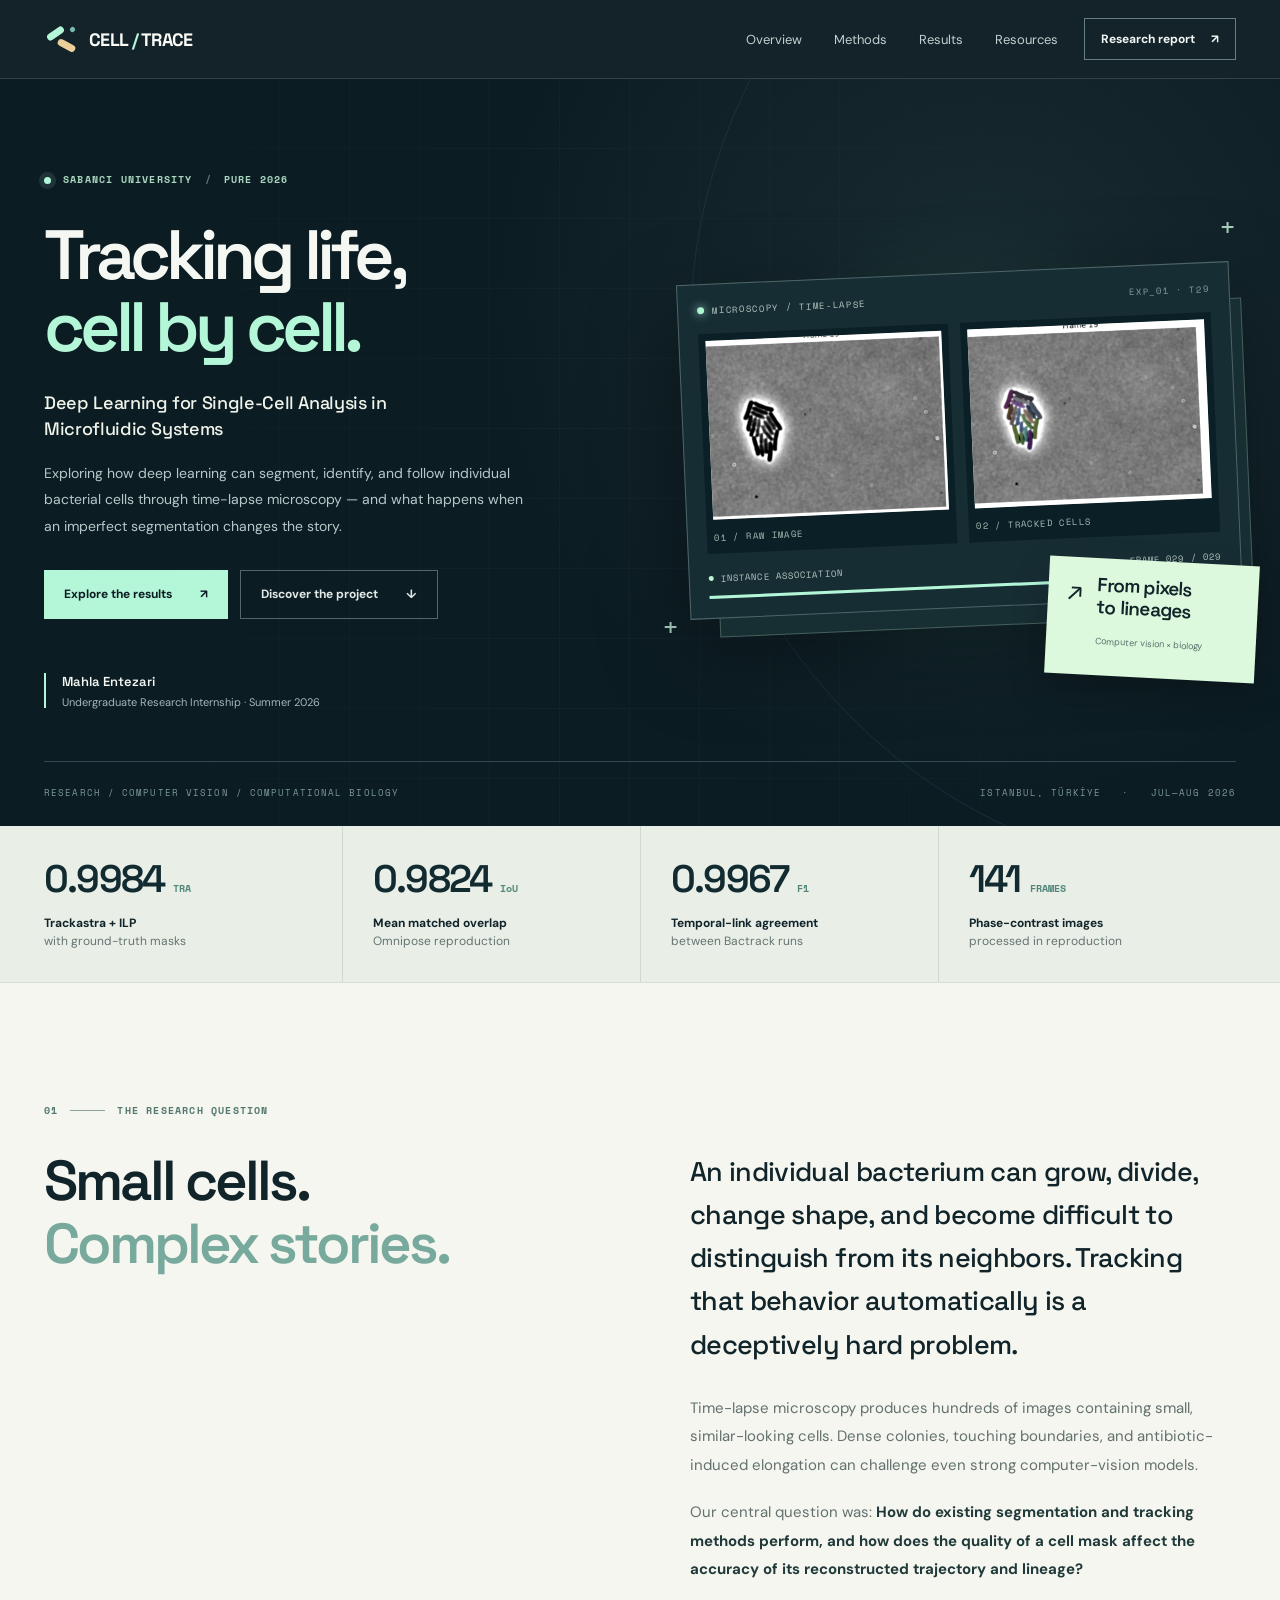
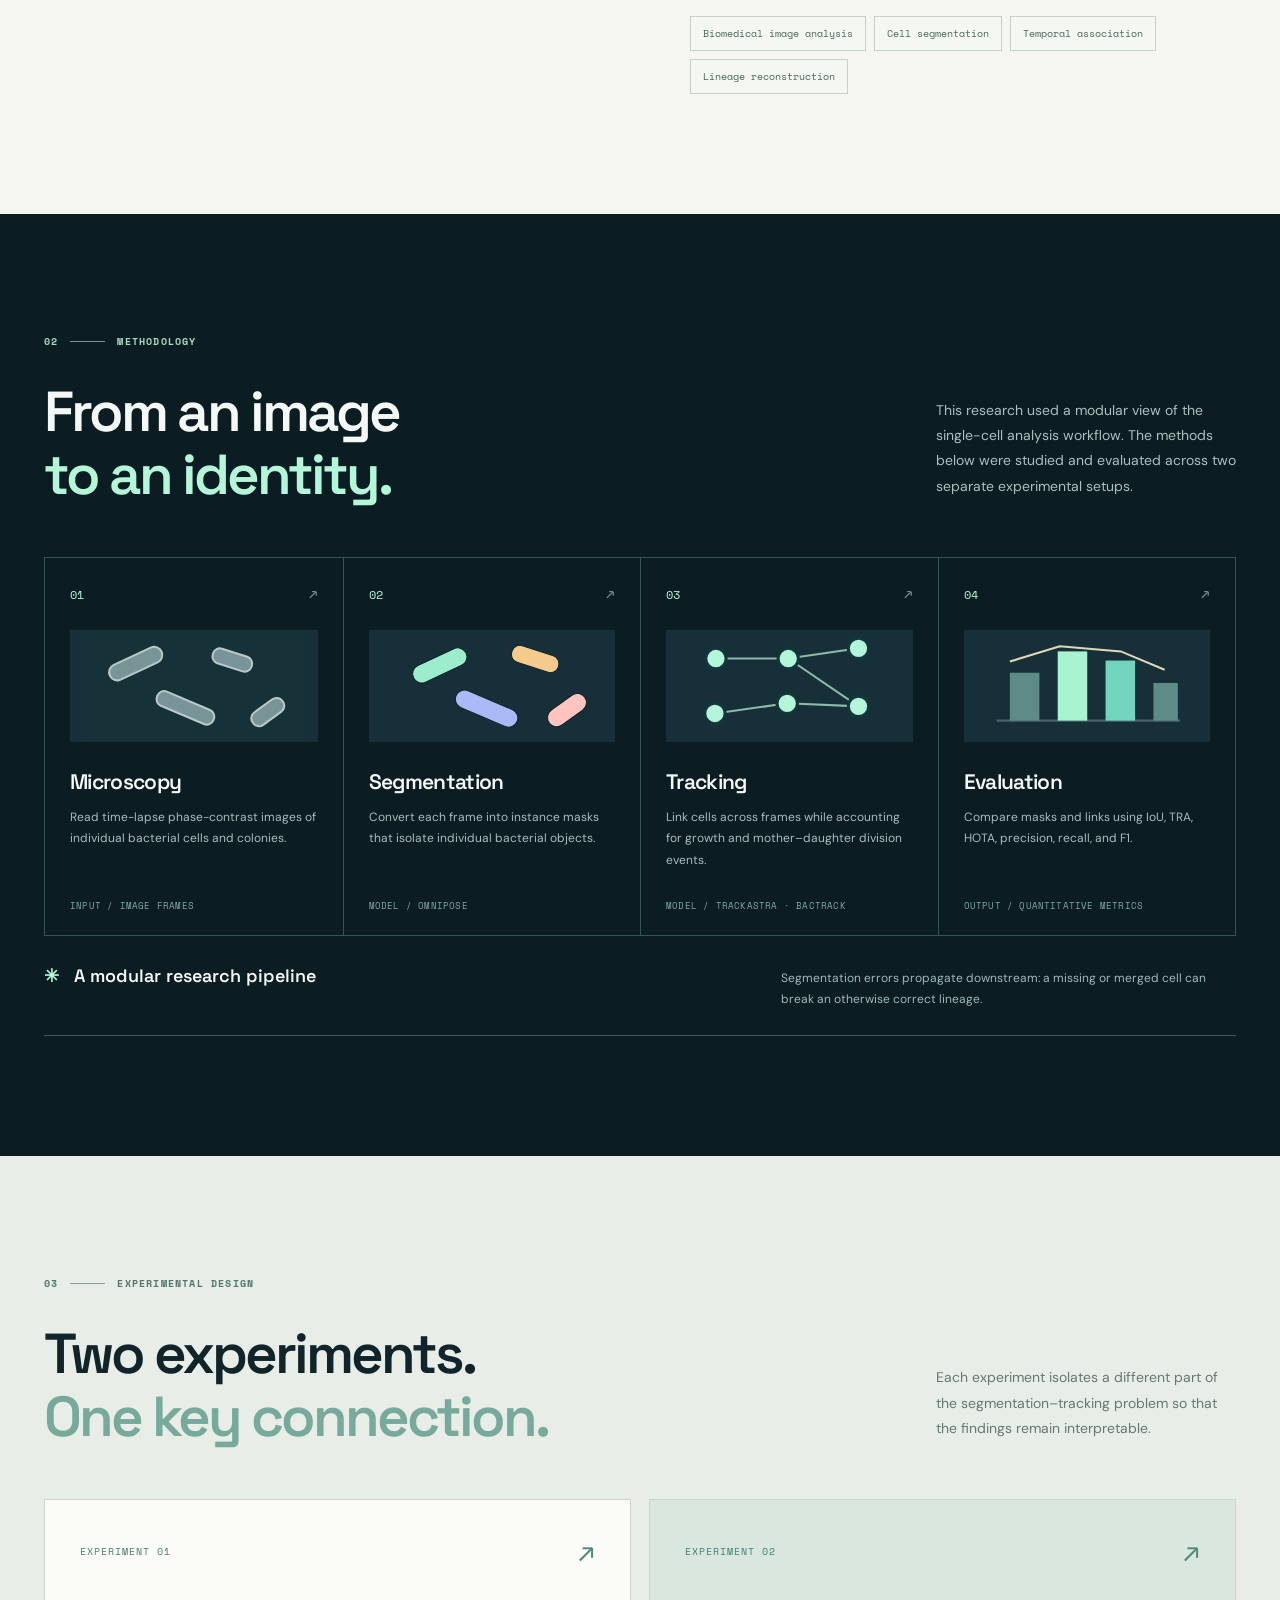
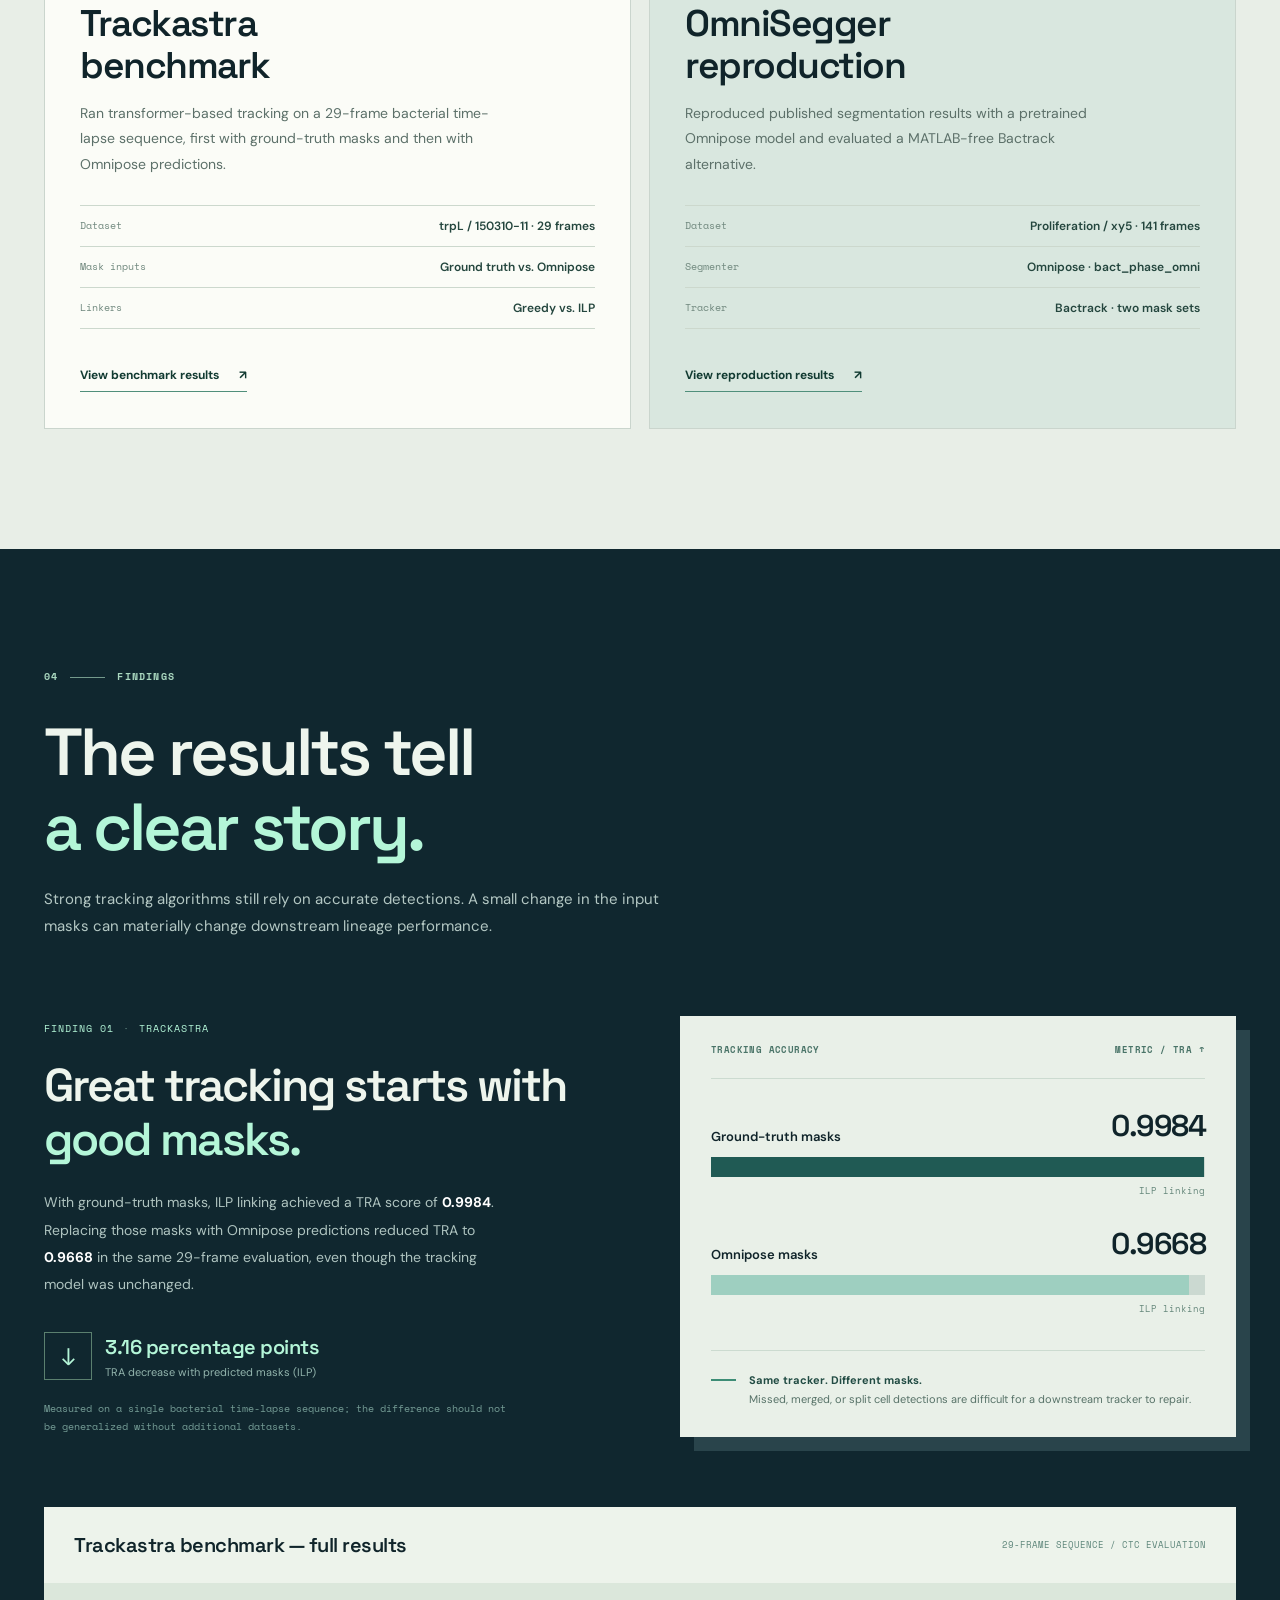
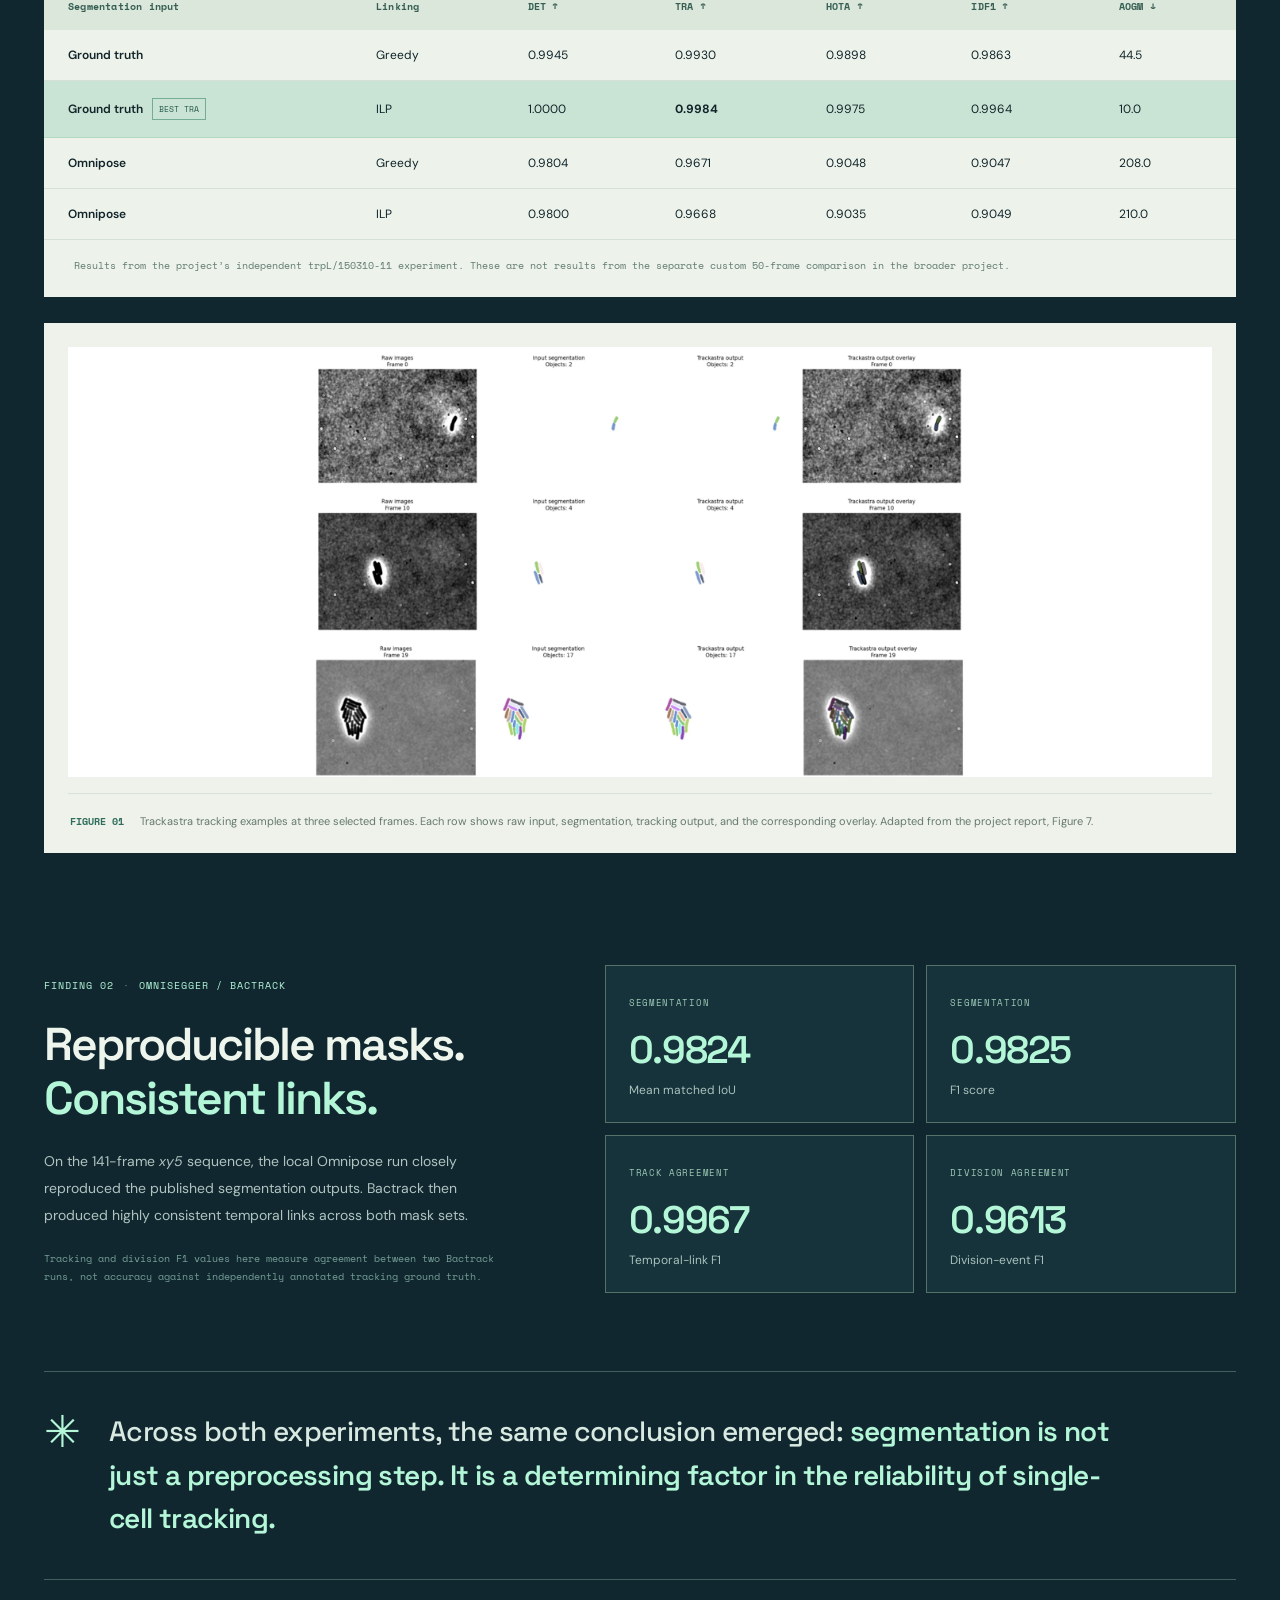
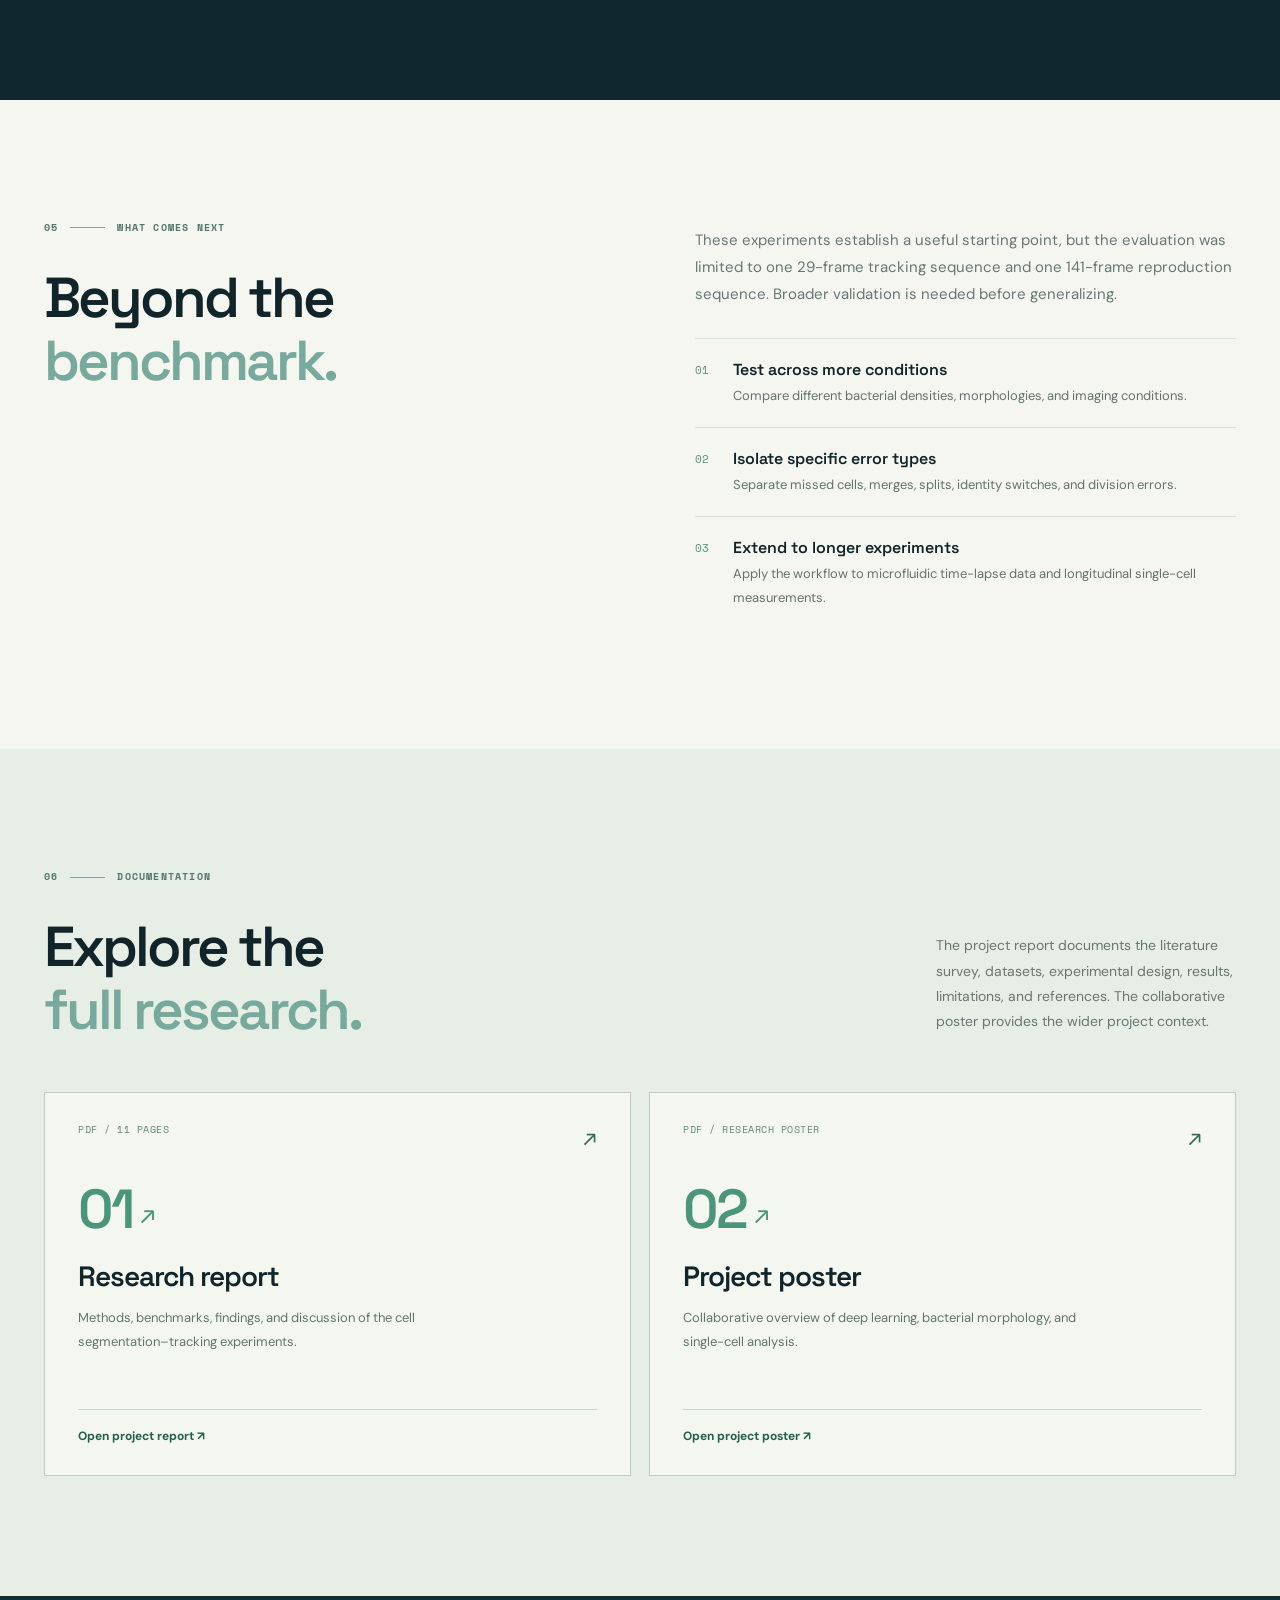
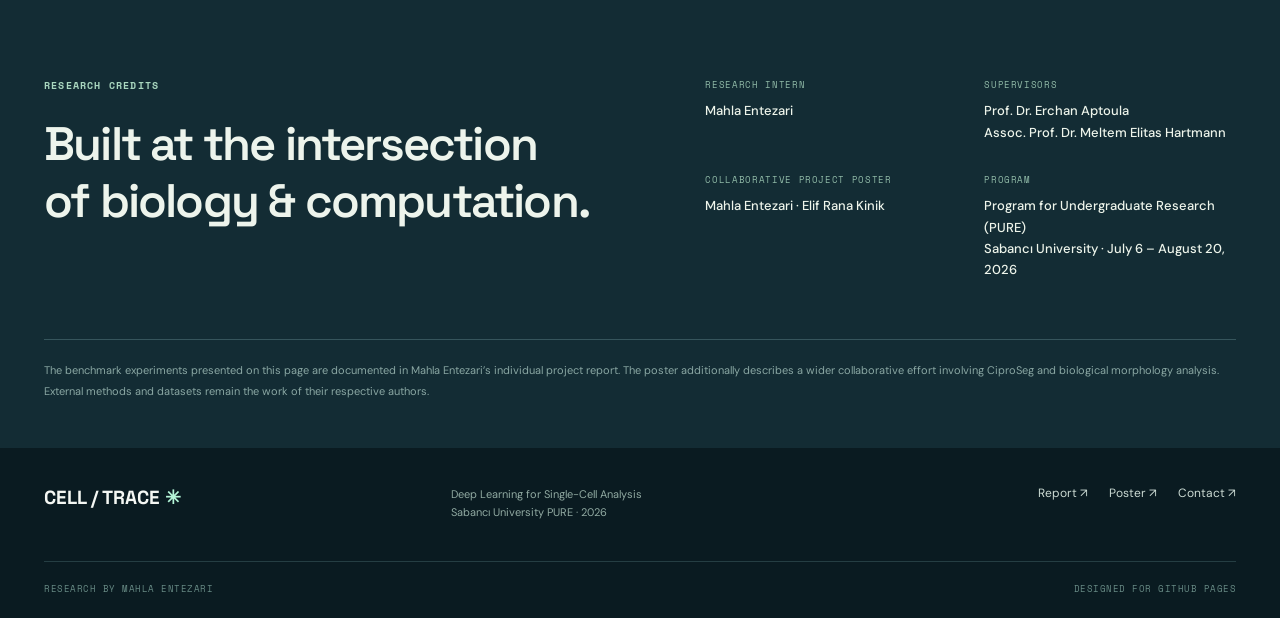
==== index.html @ 564bedb3 "Init" ====
<!DOCTYPE html>
<html lang="en">
<head>
  <meta charset="UTF-8">
  <meta name="viewport" content="width=device-width, initial-scale=1">
  <meta name="theme-color" content="#0c1c23">
  <meta name="description" content="Deep Learning for Single-Cell Analysis in Microfluidic Systems — a 2026 Sabancı University PURE research project exploring bacterial cell segmentation, transformer-based tracking, and lineage analysis.">
  <meta name="author" content="Mahla Entezari">
  <meta property="og:type" content="website">
  <meta property="og:title" content="Deep Learning for Single-Cell Analysis | Mahla Entezari">
  <meta property="og:description" content="A computational microscopy research project: bacterial segmentation, Trackastra benchmarking, and OmniSegger reproduction at Sabancı University PURE 2026.">
  <title>Deep Learning for Single-Cell Analysis | Mahla Entezari</title>
  <link rel="icon" type="image/svg+xml" href="assets/favicon.svg">
  <link rel="preconnect" href="https://fonts.googleapis.com">
  <link rel="preconnect" href="https://fonts.gstatic.com" crossorigin>
  <link href="https://fonts.googleapis.com/css2?family=DM+Sans:wght@400;500;600;700&family=Space+Grotesk:wght@400;500;600;700&family=Space+Mono:wght@400;700&display=swap" rel="stylesheet">
  <link rel="stylesheet" href="styles.css">
</head>
<body>
  <a class="skip-link" href="#main">Skip to content</a>

  <header class="site-header">
    <nav class="nav shell" aria-label="Main navigation">
      <a href="#top" class="brand" aria-label="Single-cell project, back to top">
        <span class="brand-icon" aria-hidden="true"><span></span><span></span><span></span></span>
        <span class="brand-text">CELL<span> / </span>TRACE</span>
      </a>
      <div class="nav-links">
        <a href="#overview">Overview</a>
        <a href="#methods">Methods</a>
        <a href="#results">Results</a>
        <a href="#resources">Resources</a>
      </div>
      <details class="mobile-menu">
        <summary>Menu <span aria-hidden="true">+</span></summary>
        <div class="mobile-menu-links">
          <a href="#overview">Overview</a>
          <a href="#methods">Methods</a>
          <a href="#results">Results</a>
          <a href="#resources">Resources</a>
          <a href="assets/research-report.pdf" target="_blank" rel="noopener">Research report ↗</a>
        </div>
      </details>
      <a class="nav-cta" href="assets/research-report.pdf" target="_blank" rel="noopener">Research report <span aria-hidden="true">↗</span></a>
    </nav>
  </header>

  <main id="main">
    <section class="hero" id="top" aria-labelledby="hero-title">
      <div class="hero-noise" aria-hidden="true"></div>
      <div class="shell hero-grid">
        <div class="hero-copy">
          <div class="eyebrow eyebrow-light"><span class="eyebrow-dot"></span> SABANCI UNIVERSITY <span class="eyebrow-divider">/</span> PURE 2026</div>
          <h1 id="hero-title">Tracking life,<br><em>cell by cell.</em></h1>
          <p class="hero-project-name">Deep Learning for Single-Cell Analysis in Microfluidic Systems</p>
          <p class="hero-description">Exploring how deep learning can segment, identify, and follow individual bacterial cells through time-lapse microscopy — and what happens when an imperfect segmentation changes the story.</p>
          <div class="hero-actions">
            <a class="button button-accent" href="#results">Explore the results <span aria-hidden="true">↗</span></a>
            <a class="button button-outline" href="#overview">Discover the project <span aria-hidden="true">↓</span></a>
          </div>
          <div class="hero-byline"><span class="byline-line" aria-hidden="true"></span><div><strong>Mahla Entezari</strong><span>Undergraduate Research Internship · Summer 2026</span></div></div>
        </div>

        <div class="hero-visual" aria-label="Scientific image panel showing raw and tracked bacterial microscopy frames from the project report">
          <div class="visual-halo" aria-hidden="true"></div>
          <div class="microscope-panel">
            <div class="panel-bar"><div class="panel-led"><span></span> MICROSCOPY / TIME-LAPSE</div><div class="panel-id">EXP_01 · T29</div></div>
            <div class="panel-images">
              <figure class="panel-image"><div class="panel-image-frame"><img src="assets/microscopy-raw.webp" alt="Raw microscopy frame showing a small growing bacterial colony" width="404" height="312"></div><figcaption>01 / RAW IMAGE</figcaption></figure>
              <figure class="panel-image"><div class="panel-image-frame"><img src="assets/microscopy-tracked.webp" alt="The same bacterial colony with colored tracking identities overlaid" width="416" height="312"></div><figcaption>02 / TRACKED CELLS</figcaption></figure>
            </div>
            <div class="panel-bottom"><span class="signal-indicator"><i></i> INSTANCE ASSOCIATION</span><span>FRAME 029 / 029</span></div>
            <div class="progress-track"><span></span></div>
          </div>
          <div class="floating-note"><span class="floating-symbol" aria-hidden="true">↗</span><div><strong>From pixels<br>to lineages</strong><span>Computer vision × biology</span></div></div>
          <div class="visual-crosshair crosshair-a" aria-hidden="true">+</div><div class="visual-crosshair crosshair-b" aria-hidden="true">+</div>
        </div>
      </div>
      <div class="shell hero-footer"><span>RESEARCH / COMPUTER VISION / COMPUTATIONAL BIOLOGY</span><span>ISTANBUL, TÜRKİYE &nbsp; · &nbsp; JUL—AUG 2026</span></div>
    </section>

    <section class="metrics-section" aria-label="Selected project metrics">
      <div class="shell metrics-grid">
        <div class="metric"><div class="metric-value">0.9984<span class="metric-plus">TRA</span></div><p>Trackastra + ILP<br><span>with ground-truth masks</span></p></div>
        <div class="metric"><div class="metric-value">0.9824<span class="metric-plus">IoU</span></div><p>Mean matched overlap<br><span>Omnipose reproduction</span></p></div>
        <div class="metric"><div class="metric-value">0.9967<span class="metric-plus">F1</span></div><p>Temporal-link agreement<br><span>between Bactrack runs</span></p></div>
        <div class="metric"><div class="metric-value">141<span class="metric-plus">FRAMES</span></div><p>Phase-contrast images<br><span>processed in reproduction</span></p></div>
      </div>
    </section>

    <section class="section overview" id="overview" aria-labelledby="overview-title">
      <div class="shell section-grid">
        <div class="section-intro"><div class="eyebrow">01 <span class="eyebrow-rule"></span> THE RESEARCH QUESTION</div><h2 id="overview-title">Small cells.<br><span>Complex stories.</span></h2></div>
        <div class="overview-body"><p class="lead">An individual bacterium can grow, divide, change shape, and become difficult to distinguish from its neighbors. Tracking that behavior automatically is a deceptively hard problem.</p><p>Time-lapse microscopy produces hundreds of images containing small, similar-looking cells. Dense colonies, touching boundaries, and antibiotic-induced elongation can challenge even strong computer-vision models.</p><p>Our central question was: <strong>How do existing segmentation and tracking methods perform, and how does the quality of a cell mask affect the accuracy of its reconstructed trajectory and lineage?</strong></p><div class="research-tags" aria-label="Research themes"><span>Biomedical image analysis</span><span>Cell segmentation</span><span>Temporal association</span><span>Lineage reconstruction</span></div></div>
      </div>
    </section>

    <section class="section methods-section" id="methods" aria-labelledby="methods-title">
      <div class="shell">
        <div class="section-heading section-heading-on-dark"><div><div class="eyebrow eyebrow-light">02 <span class="eyebrow-rule"></span> METHODOLOGY</div><h2 id="methods-title">From an image<br><span>to an identity.</span></h2></div><p>This research used a modular view of the single-cell analysis workflow. The methods below were studied and evaluated across two separate experimental setups.</p></div>
        <div class="method-flow" aria-label="Conceptual segmentation and tracking workflow">
          <article class="flow-card"><div class="flow-num">01 <span class="flow-arrow" aria-hidden="true">↗</span></div><div class="flow-art flow-art-image"><svg viewBox="0 0 220 110" role="img" aria-label="Illustration of phase-contrast bacteria"><rect x="0" y="0" width="220" height="110" fill="#173139"/><g fill="#88a5a8" stroke="#d3e2df" stroke-width="2" opacity=".86"><rect x="25" y="25" width="56" height="16" rx="8" transform="rotate(-25 53 33)"/><rect x="128" y="22" width="40" height="15" rx="7" transform="rotate(18 148 29)"/><rect x="72" y="69" width="60" height="15" rx="7" transform="rotate(23 102 76)"/><rect x="165" y="73" width="36" height="15" rx="7" transform="rotate(-36 183 81)"/></g></svg></div><h3>Microscopy</h3><p>Read time-lapse phase-contrast images of individual bacterial cells and colonies.</p><div class="flow-meta">INPUT / IMAGE FRAMES</div></article>
          <article class="flow-card"><div class="flow-num">02 <span class="flow-arrow" aria-hidden="true">↗</span></div><div class="flow-art"><svg viewBox="0 0 220 110" role="img" aria-label="Illustration of distinct cell segmentation masks"><g stroke="#0e2328" stroke-width="1"><rect x="30" y="26" width="57" height="18" rx="9" transform="rotate(-25 58 35)" fill="#9bedcd"/><rect x="128" y="20" width="48" height="17" rx="8" transform="rotate(18 152 29)" fill="#f5cb8d"/><rect x="72" y="68" width="65" height="18" rx="9" transform="rotate(23 104 77)" fill="#acb9f7"/><rect x="162" y="70" width="43" height="18" rx="9" transform="rotate(-36 183 79)" fill="#ffc4bf"/></g></svg></div><h3>Segmentation</h3><p>Convert each frame into instance masks that isolate individual bacterial objects.</p><div class="flow-meta">MODEL / OMNIPOSE</div></article>
          <article class="flow-card"><div class="flow-num">03 <span class="flow-arrow" aria-hidden="true">↗</span></div><div class="flow-art"><svg viewBox="0 0 220 110" role="img" aria-label="Illustration of temporal connections between cells"><g stroke="#8dbaa9" stroke-width="2" fill="none"><path d="M38 28 L109 28 L178 18"/><path d="M109 28 L178 75"/><path d="M37 82 L108 72 L179 75"/></g><g fill="#b4f6d9" stroke="#12363a" stroke-width="3"><circle cx="38" cy="28" r="10"/><circle cx="109" cy="28" r="10"/><circle cx="178" cy="18" r="10"/><circle cx="178" cy="75" r="10"/><circle cx="37" cy="82" r="10"/><circle cx="108" cy="72" r="10"/></g></svg></div><h3>Tracking</h3><p>Link cells across frames while accounting for growth and mother–daughter division events.</p><div class="flow-meta">MODEL / TRACKASTRA · BACTRACK</div></article>
          <article class="flow-card"><div class="flow-num">04 <span class="flow-arrow" aria-hidden="true">↗</span></div><div class="flow-art"><svg viewBox="0 0 220 110" role="img" aria-label="Illustration of measured tracking accuracy"><path d="M21 89H201" stroke="#49626b" stroke-width="2"/><rect x="34" y="42" width="29" height="47" fill="#5d8b87"/><rect x="81" y="21" width="29" height="68" fill="#a8f3d0"/><rect x="128" y="30" width="29" height="59" fill="#70d5bc"/><rect x="175" y="52" width="24" height="37" fill="#5d8b87"/><path d="M34 31L83 16L143 21L186 39" stroke="#dfd8b4" stroke-width="2" fill="none"/></svg></div><h3>Evaluation</h3><p>Compare masks and links using IoU, TRA, HOTA, precision, recall, and F1.</p><div class="flow-meta">OUTPUT / QUANTITATIVE METRICS</div></article>
        </div>
        <div class="methods-bottom"><span><span class="bottom-accent" aria-hidden="true">✳</span> A modular research pipeline</span><p>Segmentation errors propagate downstream: a missing or merged cell can break an otherwise correct lineage.</p></div>
      </div>
    </section>

    <section class="section experiment-section" aria-labelledby="experiments-title">
      <div class="shell"><div class="section-heading"><div><div class="eyebrow">03 <span class="eyebrow-rule"></span> EXPERIMENTAL DESIGN</div><h2 id="experiments-title">Two experiments.<br><span>One key connection.</span></h2></div><p>Each experiment isolates a different part of the segmentation–tracking problem so that the findings remain interpretable.</p></div>
      <div class="experiments-grid">
        <article class="experiment-card"><div class="experiment-card-top"><span class="experiment-label">EXPERIMENT 01</span><span class="experiment-icon" aria-hidden="true">↗</span></div><h3>Trackastra<br>benchmark</h3><p>Ran transformer-based tracking on a 29-frame bacterial time-lapse sequence, first with ground-truth masks and then with Omnipose predictions.</p><dl><div><dt>Dataset</dt><dd>trpL / 150310-11 · 29 frames</dd></div><div><dt>Mask inputs</dt><dd>Ground truth vs. Omnipose</dd></div><div><dt>Linkers</dt><dd>Greedy vs. ILP</dd></div></dl><a href="#trackastra-results" class="inline-link">View benchmark results <span aria-hidden="true">↗</span></a></article>
        <article class="experiment-card experiment-card-soft"><div class="experiment-card-top"><span class="experiment-label">EXPERIMENT 02</span><span class="experiment-icon" aria-hidden="true">↗</span></div><h3>OmniSegger<br>reproduction</h3><p>Reproduced published segmentation results with a pretrained Omnipose model and evaluated a MATLAB-free Bactrack alternative.</p><dl><div><dt>Dataset</dt><dd>Proliferation / xy5 · 141 frames</dd></div><div><dt>Segmenter</dt><dd>Omnipose · bact_phase_omni</dd></div><div><dt>Tracker</dt><dd>Bactrack · two mask sets</dd></div></dl><a href="#omnisegger-results" class="inline-link">View reproduction results <span aria-hidden="true">↗</span></a></article>
      </div></div>
    </section>

    <section class="section results-section" id="results" aria-labelledby="results-title">
      <div class="shell">
        <div class="results-header"><div class="eyebrow eyebrow-light">04 <span class="eyebrow-rule"></span> FINDINGS</div><h2 id="results-title">The results tell<br><span>a clear story.</span></h2><p>Strong tracking algorithms still rely on accurate detections. A small change in the input masks can materially change downstream lineage performance.</p></div>
        <div class="result-feature" id="trackastra-results">
          <div class="result-feature-copy"><span class="number-tag">FINDING 01 <span class="number-tag-dot">·</span> TRACKASTRA</span><h3>Great tracking starts with <em>good masks.</em></h3><p>With ground-truth masks, ILP linking achieved a TRA score of <strong>0.9984</strong>. Replacing those masks with Omnipose predictions reduced TRA to <strong>0.9668</strong> in the same 29-frame evaluation, even though the tracking model was unchanged.</p><div class="delta"><span class="delta-symbol" aria-hidden="true">↓</span><div><strong>3.16 percentage points</strong><span>TRA decrease with predicted masks (ILP)</span></div></div><p class="fine-print">Measured on a single bacterial time-lapse sequence; the difference should not be generalized without additional datasets.</p></div>
          <div class="comparison-widget" aria-label="TRA scores for Trackastra with ILP: 0.9984 using ground-truth masks and 0.9668 using Omnipose masks"><div class="comparison-widget-top"><span>TRACKING ACCURACY</span><span>METRIC / TRA ↑</span></div><div class="comparison-row"><div class="comparison-label"><span>Ground-truth masks</span><strong>0.9984</strong></div><div class="comparison-track"><span class="bar bar-gt" style="--bar-width:99.84%"></span></div><span class="comparison-caption">ILP linking</span></div><div class="comparison-row"><div class="comparison-label"><span>Omnipose masks</span><strong>0.9668</strong></div><div class="comparison-track"><span class="bar bar-pred" style="--bar-width:96.68%"></span></div><span class="comparison-caption">ILP linking</span></div><div class="comparison-note"><span class="note-line" aria-hidden="true"></span><p><strong>Same tracker. Different masks.</strong><br>Missed, merged, or split cell detections are difficult for a downstream tracker to repair.</p></div></div>
        </div>
        <div class="table-card"><div class="table-card-heading"><h3>Trackastra benchmark — full results</h3><span>29-FRAME SEQUENCE / CTC EVALUATION</span></div><div class="table-scroll"><table><caption class="sr-only">Trackastra tracking benchmark using ground-truth and Omnipose masks with greedy and integer linear programming linking</caption><thead><tr><th scope="col">Segmentation input</th><th scope="col">Linking</th><th scope="col">DET ↑</th><th scope="col">TRA ↑</th><th scope="col">HOTA ↑</th><th scope="col">IDF1 ↑</th><th scope="col">AOGM ↓</th></tr></thead><tbody><tr><td>Ground truth</td><td>Greedy</td><td>0.9945</td><td>0.9930</td><td>0.9898</td><td>0.9863</td><td>44.5</td></tr><tr class="table-best"><td>Ground truth <span class="tiny-chip">BEST TRA</span></td><td>ILP</td><td>1.0000</td><td><strong>0.9984</strong></td><td>0.9975</td><td>0.9964</td><td>10.0</td></tr><tr><td>Omnipose</td><td>Greedy</td><td>0.9804</td><td>0.9671</td><td>0.9048</td><td>0.9047</td><td>208.0</td></tr><tr><td>Omnipose</td><td>ILP</td><td>0.9800</td><td>0.9668</td><td>0.9035</td><td>0.9049</td><td>210.0</td></tr></tbody></table></div><p class="table-footnote">Results from the project’s independent trpL/150310-11 experiment. These are not results from the separate custom 50-frame comparison in the broader project.</p></div>
        <figure class="tracking-figure"><img src="assets/tracking-comparison.webp" loading="lazy" alt="Three time points from a tracking experiment, each showing raw bacterial microscopy, input masks, tracked objects, and an overlay of tracking identities on the original image" width="1684" height="1084"><figcaption><span>FIGURE 01</span> Trackastra tracking examples at three selected frames. Each row shows raw input, segmentation, tracking output, and the corresponding overlay. Adapted from the project report, Figure 7.</figcaption></figure>
        <div class="second-results" id="omnisegger-results"><div><span class="number-tag">FINDING 02 <span class="number-tag-dot">·</span> OMNISEGGER / BACTRACK</span><h3>Reproducible masks.<br><em>Consistent links.</em></h3><p>On the 141-frame <em>xy5</em> sequence, the local Omnipose run closely reproduced the published segmentation outputs. Bactrack then produced highly consistent temporal links across both mask sets.</p><p class="fine-print">Tracking and division F1 values here measure agreement between two Bactrack runs, not accuracy against independently annotated tracking ground truth.</p></div><div class="outcome-grid"><div class="outcome"><span>SEGMENTATION</span><strong>0.9824</strong><p>Mean matched IoU</p></div><div class="outcome"><span>SEGMENTATION</span><strong>0.9825</strong><p>F1 score</p></div><div class="outcome"><span>TRACK AGREEMENT</span><strong>0.9967</strong><p>Temporal-link F1</p></div><div class="outcome"><span>DIVISION AGREEMENT</span><strong>0.9613</strong><p>Division-event F1</p></div></div></div>
        <div class="results-takeaway"><span class="asterisk" aria-hidden="true">✳</span><p>Across both experiments, the same conclusion emerged: <strong>segmentation is not just a preprocessing step. It is a determining factor in the reliability of single-cell tracking.</strong></p></div>
      </div>
    </section>

    <section class="section next-section" aria-labelledby="next-title"><div class="shell next-grid"><div><div class="eyebrow">05 <span class="eyebrow-rule"></span> WHAT COMES NEXT</div><h2 id="next-title">Beyond the<br><span>benchmark.</span></h2></div><div class="next-content"><p>These experiments establish a useful starting point, but the evaluation was limited to one 29-frame tracking sequence and one 141-frame reproduction sequence. Broader validation is needed before generalizing.</p><div class="next-list"><div><span>01</span><p><strong>Test across more conditions</strong> Compare different bacterial densities, morphologies, and imaging conditions.</p></div><div><span>02</span><p><strong>Isolate specific error types</strong> Separate missed cells, merges, splits, identity switches, and division errors.</p></div><div><span>03</span><p><strong>Extend to longer experiments</strong> Apply the workflow to microfluidic time-lapse data and longitudinal single-cell measurements.</p></div></div></div></div></section>

    <section class="section resources-section" id="resources" aria-labelledby="resources-title"><div class="shell"><div class="section-heading"><div><div class="eyebrow">06 <span class="eyebrow-rule"></span> DOCUMENTATION</div><h2 id="resources-title">Explore the<br><span>full research.</span></h2></div><p>The project report documents the literature survey, datasets, experimental design, results, limitations, and references. The collaborative poster provides the wider project context.</p></div><div class="resource-grid"><a class="resource-card" href="assets/research-report.pdf" target="_blank" rel="noopener"><div class="resource-top"><span>PDF / 11 PAGES</span><span class="resource-arrow" aria-hidden="true">↗</span></div><div class="resource-icon" aria-hidden="true">01<span>↗</span></div><h3>Research report</h3><p>Methods, benchmarks, findings, and discussion of the cell segmentation–tracking experiments.</p><span class="resource-action">Open project report ↗</span></a><a class="resource-card" href="assets/project-poster.pdf" target="_blank" rel="noopener"><div class="resource-top"><span>PDF / RESEARCH POSTER</span><span class="resource-arrow" aria-hidden="true">↗</span></div><div class="resource-icon" aria-hidden="true">02<span>↗</span></div><h3>Project poster</h3><p>Collaborative overview of deep learning, bacterial morphology, and single-cell analysis.</p><span class="resource-action">Open project poster ↗</span></a></div></div></section>

    <section class="credits-section" aria-labelledby="credits-title"><div class="shell credits-grid"><div><div class="eyebrow eyebrow-light">RESEARCH CREDITS</div><h2 id="credits-title">Built at the intersection<br>of biology & computation.</h2></div><div class="credits-details"><div><span>RESEARCH INTERN</span><strong>Mahla Entezari</strong></div><div><span>SUPERVISORS</span><strong>Prof. Dr. Erchan Aptoula<br>Assoc. Prof. Dr. Meltem Elitas Hartmann</strong></div><div><span>COLLABORATIVE PROJECT POSTER</span><strong>Mahla Entezari · Elif Rana Kinik</strong></div><div><span>PROGRAM</span><strong>Program for Undergraduate Research (PURE)<br>Sabancı University · July 6 – August 20, 2026</strong></div></div></div><div class="shell credit-note">The benchmark experiments presented on this page are documented in Mahla Entezari’s individual project report. The poster additionally describes a wider collaborative effort involving CiproSeg and biological morphology analysis. External methods and datasets remain the work of their respective authors.</div></section>
  </main>

  <footer class="site-footer"><div class="shell footer-inner"><a class="footer-logo" href="#top">CELL / TRACE <span>✳</span></a><p>Deep Learning for Single-Cell Analysis<br>Sabancı University PURE · 2026</p><div class="footer-links"><a href="assets/research-report.pdf" target="_blank" rel="noopener">Report ↗</a><a href="assets/project-poster.pdf" target="_blank" rel="noopener">Poster ↗</a><a href="mailto:MahlaEntezariii@gmail.com">Contact ↗</a></div></div><div class="shell footer-bottom"><span>RESEARCH BY MAHLA ENTEZARI</span><span>DESIGNED FOR GITHUB PAGES</span></div></footer>
</body>
</html>
---- styles.css ----
:root {
  --ink:#10242a;
  --ink-soft:#475d60;
  --deep:#0c1c23;
  --deep-2:#112832;
  --deep-3:#19313a;
  --paper:#f6f6f0;
  --cream:#ecf0e7;
  --line:#d8ded6;
  --mint:#b4f6d8;
  --mint-dark:#3d967c;
  --sand:#eed7b7;
  --display:'Space Grotesk',Arial,sans-serif;
  --body:'DM Sans',Arial,sans-serif;
  --mono:'Space Mono',Consolas,monospace;
}
*,*::before,*::after{box-sizing:border-box}
html{scroll-behavior:smooth;scroll-padding-top:94px}
body{margin:0;font-family:var(--body);background:var(--paper);color:var(--ink);-webkit-font-smoothing:antialiased;text-rendering:optimizeLegibility}
a{color:inherit;text-decoration:none}
button,input{font:inherit}
img,svg{display:block;max-width:100%}
p,h1,h2,h3,h4,figure{margin:0}
::selection{background:var(--mint);color:var(--deep)}
:focus-visible{outline:3px solid #54d9b5;outline-offset:4px}
.shell{width:min(1200px,calc(100% - 88px));margin:0 auto}
.sr-only{border:0;clip:rect(0,0,0,0);height:1px;margin:-1px;overflow:hidden;padding:0;position:absolute;white-space:nowrap;width:1px}
.skip-link{position:fixed;z-index:100;left:14px;top:-80px;padding:13px 20px;background:var(--mint);font-weight:700;color:var(--ink)}
.skip-link:focus{top:12px}
.site-header{position:sticky;top:0;z-index:50;background:rgba(12,28,35,.97);border-bottom:1px solid #314149;backdrop-filter:blur(16px)}
.nav{height:78px;display:flex;align-items:center;justify-content:space-between;gap:26px}
.brand{display:inline-flex;align-items:center;gap:12px;white-space:nowrap}
.brand-icon{width:33px;height:33px;position:relative;display:block}
.brand-icon span{position:absolute;width:19px;height:7px;border-radius:6px;background:var(--mint);transform:rotate(-35deg);left:2px;top:7px}
.brand-icon span:nth-child(2){background:#edcf9b;transform:rotate(28deg);left:13px;top:19px}
.brand-icon span:nth-child(3){height:5px;width:5px;border-radius:50%;left:26px;top:4px;background:#77bdac}
.brand-text{font-family:var(--display);font-size:18px;letter-spacing:-.7px;font-weight:700;color:#fbfcf7}
.brand-text span{color:var(--mint)}
.nav-links{display:flex;gap:32px;align-items:center;margin-left:auto}
.nav-links a{font-size:13px;color:#c3d0d0;transition:color .2s}
.nav-links a:hover,.footer-links a:hover{color:var(--mint)}
.nav-cta{display:inline-flex;align-items:center;gap:16px;border:1px solid #677e80;padding:12px 16px;color:#f0f7f4;font-size:12px;font-weight:700;white-space:nowrap;transition:all .2s}
.nav-cta:hover{background:var(--mint);border-color:var(--mint);color:var(--deep)}
.mobile-menu{display:none;position:relative;color:#e4f2e9}
.mobile-menu summary{cursor:pointer;list-style:none;font-size:12px;font-weight:700;border:1px solid #607b78;padding:11px 13px;white-space:nowrap}
.mobile-menu summary::-webkit-details-marker{display:none}
.mobile-menu summary span{color:var(--mint);font-size:16px;margin-left:9px}
.mobile-menu[open] summary span{display:inline-block;transform:rotate(45deg)}
.mobile-menu-links{position:absolute;right:0;top:calc(100% + 14px);width:218px;background:#132e35;border:1px solid #607b78;box-shadow:0 20px 45px #08191fc9;display:flex;flex-direction:column;padding:10px;z-index:100}
.mobile-menu-links a{color:#e3eee9;font-size:13px;padding:12px;border-bottom:1px solid #35525a}
.mobile-menu-links a:last-child{border-bottom:none;color:var(--mint)}
.mobile-menu-links a:hover{background:#28474a}
.hero{position:relative;overflow:hidden;background:var(--deep);color:#f5f7f2;padding:89px 0 26px}
.hero::before{content:"";position:absolute;inset:0;opacity:.25;pointer-events:none;background-image:linear-gradient(to right,transparent calc(100% - 1px),#365059 100%),linear-gradient(to bottom,transparent calc(100% - 1px),#365059 100%);background-size:70px 70px;mask-image:linear-gradient(90deg,transparent,black 44%,transparent)}
.hero::after{content:"";position:absolute;border:1px solid #27434c;opacity:.5;border-radius:50%;width:1100px;height:1100px;right:-510px;top:-300px;pointer-events:none}
.hero-noise{position:absolute;inset:0;pointer-events:none;opacity:.3;background:radial-gradient(circle at 77% 30%,#36514f 0,transparent 45%)}
.hero-grid{display:grid;grid-template-columns:1.03fr 1fr;gap:70px;position:relative;z-index:1;align-items:center;min-height:545px}
.eyebrow{font:700 10px/1.6 var(--mono);letter-spacing:1.2px;color:#52776f;display:flex;align-items:center;gap:12px;text-transform:uppercase}
.eyebrow-light{color:#a9d7bf}
.eyebrow-dot{height:7px;width:7px;border-radius:50%;background:var(--mint);display:inline-block;box-shadow:0 0 0 5px #a5eed41d}
.eyebrow-divider{color:#5d7779}
.hero h1{font-family:var(--display);font-size:clamp(55px,5.45vw,88px);line-height:1.02;letter-spacing:-5px;margin:31px 0 28px;font-weight:600;max-width:740px}
.hero h1 em{color:var(--mint);font-style:normal}
.hero-project-name{font-family:var(--display);font-size:18px;line-height:1.45;letter-spacing:-.35px;font-weight:500;max-width:450px;color:#f0f3e9}
.hero-description{font-size:14px;line-height:1.9;color:#b8c8c8;max-width:492px;margin-top:18px}
.hero-actions{display:flex;flex-wrap:wrap;gap:12px;margin-top:30px}
.button{display:inline-flex;align-items:center;justify-content:space-between;gap:28px;padding:15px 20px;min-height:49px;font-size:12px;font-weight:700;transition:transform .2s,background .2s,border-color .2s}
.button:hover{transform:translateY(-2px)}
.button-accent{background:var(--mint);color:var(--deep)}
.button-accent:hover{background:#d2ffeb}
.button-outline{border:1px solid #52666b;color:#e0e9e6}
.button-outline:hover{border-color:var(--mint)}
.hero-byline{display:flex;align-items:center;gap:16px;margin-top:54px}
.byline-line{height:35px;width:2px;background:var(--mint)}
.hero-byline div{display:flex;flex-direction:column;gap:5px}
.hero-byline strong{font-family:var(--display);font-size:13px;font-weight:600}
.hero-byline span:last-child{font-size:11px;color:#a2b8b8}
.hero-visual{height:470px;position:relative;display:flex;align-items:center}
.visual-halo{position:absolute;inset:30px 0 10px 5px;background:radial-gradient(circle,#386c65 0,transparent 65%);filter:blur(28px);opacity:.48}
.microscope-panel{width:100%;position:relative;z-index:2;padding:19px;background:#172d34;border:1px solid #4d6567;box-shadow:20px 28px 0 -10px #172e32,20px 28px 0 -9px #45615b,0 30px 90px #0006;transform:rotate(-2.5deg)}
.panel-bar,.panel-bottom,.comparison-widget-top{display:flex;justify-content:space-between;align-items:center;font:9px var(--mono);letter-spacing:.7px;color:#b3c6c0;gap:10px}
.panel-led{display:flex;align-items:center;gap:8px}
.panel-led span{width:7px;height:7px;border-radius:100%;background:#adf4d0;box-shadow:0 0 10px #b0eeda}
.panel-id{color:#839c9c}
.panel-images{display:grid;grid-template-columns:1fr 1fr;gap:12px;margin-top:17px}
.panel-image{background:#0b2026;padding:7px 7px 10px;min-width:0}
.panel-image-frame{background:#d4d8d4;aspect-ratio:1.32;overflow:hidden}
.panel-image-frame img{width:100%;height:100%;object-fit:cover;filter:contrast(1.08)}
.panel-image figcaption{font:9px var(--mono);letter-spacing:.4px;color:#a1beb6;margin-top:11px}
.panel-bottom{margin-top:18px;letter-spacing:.1px}
.signal-indicator{display:inline-flex;align-items:center;gap:7px}
.signal-indicator i{height:5px;width:5px;border-radius:50%;background:#bdf5d5}
.progress-track{height:3px;background:#35514f;margin-top:11px}
.progress-track>span{height:100%;width:87%;display:block;background:var(--mint)}
.floating-note{position:absolute;right:-21px;bottom:-2px;z-index:3;background:#dcf9dd;color:var(--ink);width:210px;min-height:117px;padding:16px 19px;box-shadow:0 16px 37px #0003;display:flex;align-items:flex-start;gap:14px;transform:rotate(3deg)}
.floating-note strong{font:600 19px/1.15 var(--display);letter-spacing:-.8px;display:block;margin-bottom:10px}
.floating-note div>span{font-size:9px;color:#53726b;white-space:nowrap}
.floating-symbol{font:26px var(--display)}
.visual-crosshair{position:absolute;color:#a9cfbe;font:28px var(--mono);z-index:1}
.crosshair-a{top:0;right:0}.crosshair-b{bottom:29px;left:-21px}
.hero-footer{display:flex;position:relative;z-index:1;justify-content:space-between;gap:20px;border-top:1px solid #334951;padding-top:24px;margin-top:48px;color:#7c9998;font:9px/1.6 var(--mono);letter-spacing:1.1px}
.metrics-section{background:#e9eee7;border-bottom:1px solid var(--line)}
.metrics-grid{display:grid;grid-template-columns:repeat(4,1fr)}
.metric{padding:34px 24px 32px 0}
.metric+.metric{border-left:1px solid #cfd9d0;padding-left:30px}
.metric-value{font:600 clamp(29px,3vw,45px)/1 var(--display);letter-spacing:-1.8px;color:#122b31;white-space:nowrap;display:flex;align-items:baseline;gap:9px}
.metric-plus{font:700 10px var(--mono);letter-spacing:0;color:#50877a}
.metric p{font-size:12px;line-height:1.5;font-weight:700;margin-top:15px}
.metric p span{color:#647473;font-weight:400}
.section{padding:120px 0}
.section-grid{display:grid;grid-template-columns:1fr 1fr;gap:100px}
.eyebrow-rule{width:35px;height:1px;background:currentColor;opacity:.65}
h2{font:600 clamp(42px,4.4vw,69px)/1.12 var(--display);letter-spacing:-3px;margin-top:30px}
h2 span{color:#77a99c}
.overview{background:var(--paper)}
.overview-body{padding-top:47px;max-width:553px}
.overview-body p{font-size:15px;line-height:1.9;color:#62716e;margin-bottom:19px}
.overview-body p strong{color:#203a3a;font-weight:700}
.overview-body .lead{font:500 clamp(19px,2.15vw,27px)/1.6 var(--display);letter-spacing:-.65px;color:var(--ink);margin-bottom:28px}
.research-tags{display:flex;flex-wrap:wrap;gap:8px;margin-top:32px}
.research-tags span{font:10px var(--mono);padding:9px 12px;border:1px solid #c7d1c9;color:#49655d;background:#f4f8f1}
.methods-section{background:var(--deep);color:#f4f9f5}
.section-heading{display:flex;justify-content:space-between;gap:75px;align-items:end;margin-bottom:51px}
.section-heading>div{max-width:700px}
.section-heading>p{width:300px;max-width:100%;line-height:1.8;font-size:14px;color:#697772;padding-bottom:7px}
.section-heading-on-dark h2 span{color:var(--mint)}
.section-heading-on-dark>p{color:#a9c1bc}
.method-flow{display:grid;grid-template-columns:repeat(4,1fr);border:1px solid #34535b}
.flow-card{padding:24px 25px 23px;min-width:0;display:flex;flex-direction:column;min-height:365px}
.flow-card+.flow-card{border-left:1px solid #34535b}
.flow-num{display:flex;align-items:center;justify-content:space-between;color:var(--mint);font:12px var(--mono)}
.flow-arrow{color:#6d928e;font-size:17px}
.flow-art{height:112px;display:flex;align-items:center;justify-content:center;background:#172f38;margin:23px 0 26px;overflow:hidden}
.flow-art svg{width:100%;height:100%}
.flow-card h3{font:600 21px var(--display);letter-spacing:-.65px}
.flow-card p{font-size:12px;line-height:1.8;color:#a8beba;margin-top:12px;flex:1}
.flow-meta{font:9px/1.5 var(--mono);color:#7faba1;letter-spacing:.2px;margin-top:27px}
.methods-bottom{border-bottom:1px solid #3a5b5d;padding:28px 0 0;display:flex;justify-content:space-between;gap:20px;align-items:baseline}
.methods-bottom>span{font:600 18px var(--display);white-space:nowrap}
.bottom-accent{color:var(--mint);margin-right:10px}
.methods-bottom>p{font-size:12px;line-height:1.7;color:#9dbab5;max-width:455px;padding-bottom:26px}
.experiment-section{background:#e8eee7}
.experiments-grid{display:grid;grid-template-columns:1fr 1fr;gap:18px}
.experiment-card{background:#fbfcf7;border:1px solid #cad5cd;min-height:530px;padding:33px 35px 36px;display:flex;flex-direction:column}
.experiment-card-soft{background:#d9e7df}
.experiment-card-top{display:flex;justify-content:space-between;align-items:center}
.experiment-label{font:10px var(--mono);color:#467f71;letter-spacing:1px}
.experiment-icon{font:28px var(--display);font-weight:400;color:#508a7b}
.experiment-card h3{font:600 clamp(27px,2.9vw,40px)/1.12 var(--display);letter-spacing:-1.5px;margin:34px 0 15px}
.experiment-card>p{font-size:14px;line-height:1.8;color:#5c7069;max-width:420px}
.experiment-card dl{margin:28px 0 29px;border-top:1px solid #ccd8cd}
.experiment-card dl div{display:flex;gap:12px;align-items:flex-start;justify-content:space-between;border-bottom:1px solid #ccd8cd;padding:12px 0}
.experiment-card dt{font:10px var(--mono);color:#6f877d;white-space:nowrap}
.experiment-card dd{margin:0;text-align:right;font:600 12px var(--body);color:#24463e}
.inline-link{display:inline-flex;align-items:center;gap:20px;align-self:flex-start;font:700 12px var(--body);color:#123b32;border-bottom:1px solid #508f7b;padding:0 0 8px;margin-top:auto}
.inline-link:hover{color:#478971}
.results-section{background:#10272f;color:#eef5ed}
.results-header{max-width:790px;margin-bottom:76px}
.results-header h2{font-size:clamp(45px,5.2vw,80px)}
.results-header h2 span{color:var(--mint)}
.results-header>p{color:#b4c8c4;font-size:15px;line-height:1.8;max-width:650px;margin-top:22px}
.result-feature{display:grid;grid-template-columns:1fr 1fr;gap:80px;align-items:center;margin-bottom:67px}
.number-tag{display:inline-flex;align-items:center;gap:9px;font:10px var(--mono);letter-spacing:1px;color:var(--mint)}
.number-tag-dot{color:#6c928b}
.result-feature-copy h3,.second-results h3{font:600 clamp(32px,3.6vw,51px)/1.17 var(--display);letter-spacing:-2px;margin:22px 0}
.result-feature-copy h3 em,.second-results h3 em{font-style:normal;color:var(--mint)}
.result-feature-copy>p,.second-results>div>p{font-size:14px;line-height:1.95;color:#afc4c0;max-width:475px}
.result-feature-copy>p strong{color:#fff}
.delta{display:flex;gap:13px;align-items:center;margin:34px 0 20px}
.delta-symbol{display:grid;place-items:center;border:1px solid #5b806f;color:var(--mint);width:48px;height:48px;font:24px var(--display)}
.delta>div{display:flex;flex-direction:column;gap:5px}
.delta strong{font:600 20px var(--display);letter-spacing:-.5px;color:var(--mint)}
.delta div>span{font-size:11px;color:#93b5ad}
.fine-print{font:10px/1.8 var(--mono)!important;color:#769e97!important}
.comparison-widget{background:#e9f0e8;color:var(--ink);padding:27px 31px;box-shadow:14px 14px 0 #29444b}
.comparison-widget-top{color:#4a7468;font-weight:700;letter-spacing:.4px;padding-bottom:22px;border-bottom:1px solid #ccdbd0}
.comparison-row{padding-top:27px}
.comparison-label{display:flex;justify-content:space-between;gap:12px;align-items:end;font-size:13px;font-weight:600;margin-bottom:12px}
.comparison-label strong{font:600 30px var(--display);letter-spacing:-1.5px}
.comparison-track{background:#cbd9d1;height:20px;padding:0;overflow:hidden}
.bar{display:block;width:var(--bar-width);height:100%}
.bar-gt{background:#205a54}
.bar-pred{background:#9ecfc0}
.comparison-caption{display:block;font:9px var(--mono);color:#64867a;text-align:right;margin-top:7px}
.comparison-note{display:flex;align-items:flex-start;gap:13px;margin-top:35px;padding-top:20px;border-top:1px solid #ccdbd0}
.note-line{height:2px;width:25px;flex:none;background:#3d8d76;margin-top:8px}
.comparison-note p{font-size:11px;line-height:1.75;color:#577268}
.comparison-note strong{color:#214b43}
.table-card{background:#edf3eb;color:var(--ink);margin-top:70px}
.table-card-heading{padding:25px 30px;display:flex;align-items:center;justify-content:space-between;gap:15px}
.table-card-heading h3{font:600 20px var(--display);letter-spacing:-.5px}
.table-card-heading span{font:9px var(--mono);color:#5e867b}
.table-scroll{overflow-x:auto;scrollbar-color:#a6bfb4 #e0e7df}
table{width:100%;border-collapse:collapse;font-size:12px;min-width:720px}
th{background:#dbe7db;text-align:left;padding:16px 24px;font:700 10px var(--mono);letter-spacing:.2px;color:#365e53;white-space:nowrap}
td{padding:17px 24px;border-bottom:1px solid #d5e1d7;white-space:nowrap;font-variant-numeric:tabular-nums}
td:first-child{font-weight:600}
.table-best{background:#c9e4d4}
.table-best td{border-bottom-color:#b2d8c0}
.tiny-chip{display:inline-block;font:8px var(--mono);color:#255849;border:1px solid #76ac92;padding:4px 6px;margin-left:6px;vertical-align:1px}
.table-footnote{padding:17px 30px 23px;font:10px/1.7 var(--mono);color:#607970}
.tracking-figure{background:#eef2eb;margin-top:26px;padding:24px 24px 19px;color:var(--ink)}
.tracking-figure img{width:100%;height:auto;max-height:430px;object-fit:contain;background:white}
.tracking-figure figcaption{display:flex;align-items:baseline;gap:16px;border-top:1px solid #d8e2d8;padding:18px 2px 4px;margin-top:16px;font:11px/1.7 var(--body);color:#66796e}
.tracking-figure figcaption span{font:10px var(--mono);font-weight:700;color:#306d5c;white-space:nowrap}
.second-results{display:grid;grid-template-columns:.87fr 1.13fr;gap:75px;align-items:center;margin:112px 0 78px}
.second-results h3{margin-top:24px}
.second-results>div>p+.fine-print{margin-top:20px}
.outcome-grid{display:grid;grid-template-columns:1fr 1fr;gap:12px}
.outcome{border:1px solid #54716a;padding:24px 23px;min-height:153px;background:#16323a}
.outcome>span{font:9px/1.5 var(--mono);color:#9dcab7;letter-spacing:.7px}
.outcome strong{display:block;font:600 clamp(29px,3vw,42px) var(--display);letter-spacing:-1.4px;color:var(--mint);margin-top:14px}
.outcome p{font-size:12px;color:#a9c2bd;margin-top:8px}
.results-takeaway{border-top:1px solid #3f615e;border-bottom:1px solid #3f615e;padding:38px 0;display:flex;gap:28px;align-items:flex-start}
.asterisk{color:var(--mint);font:44px/1 var(--display)}
.results-takeaway p{font:500 clamp(18px,2.2vw,28px)/1.55 var(--display);letter-spacing:-.6px;color:#d8e9e1;max-width:1010px}
.results-takeaway strong{color:var(--mint);font-weight:600}
.next-section{background:var(--paper)}
.next-grid{display:grid;grid-template-columns:1fr 1fr;gap:110px}
.next-content>p{font-size:15px;line-height:1.8;color:#657872;padding-top:7px}
.next-list{margin-top:30px}
.next-list>div{display:flex;gap:24px;border-top:1px solid #d9e3d9;padding:20px 0}
.next-list>div>span{font:11px var(--mono);color:#569382;padding-top:3px}
.next-list p{font-size:13px;line-height:1.8;color:#63746c}
.next-list strong{display:block;font:600 16px var(--display);color:var(--ink);margin-bottom:4px}
.resources-section{background:#e7eee5}
.resource-grid{display:grid;grid-template-columns:1fr 1fr;gap:18px}
.resource-card{min-height:384px;border:1px solid #b9cdc0;background:#f4f7f0;padding:29px 33px 31px;display:flex;flex-direction:column;transition:transform .2s,border-color .2s,box-shadow .2s}
.resource-card:hover{transform:translateY(-5px);border-color:#74aa93;box-shadow:0 12px 30px #172e2112}
.resource-top{display:flex;justify-content:space-between;font:10px var(--mono);color:#668679;letter-spacing:.5px}
.resource-arrow{font:23px var(--display);color:#326951}
.resource-icon{display:flex;align-items:end;gap:8px;font:600 55px/1 var(--display);letter-spacing:-3px;color:#4b957b;margin:30px 0 21px}
.resource-icon span{font:26px var(--display);margin-bottom:6px}
.resource-card h3{font:600 28px var(--display);letter-spacing:-1px}
.resource-card>p{font-size:13px;line-height:1.8;color:#61766a;max-width:415px;margin-top:12px}
.resource-action{font-size:12px;font-weight:700;color:#22624d;border-top:1px solid #c9d8cc;padding-top:18px;margin-top:auto}
.credits-section{background:#132c34;color:#edf4ec;padding:82px 0 46px}
.credits-grid{display:grid;grid-template-columns:1.05fr .95fr;gap:75px}
.credits-grid h2{font-size:clamp(28px,3.7vw,47px);letter-spacing:-1.8px;line-height:1.2;margin-top:22px}
.credits-details{display:grid;grid-template-columns:1fr 1fr;gap:30px 27px}
.credits-details>div{display:flex;flex-direction:column;gap:9px}
.credits-details span{font:9px var(--mono);color:#91bba8;letter-spacing:.65px}
.credits-details strong{font:500 13px/1.65 var(--body);color:#eef5eb}
.credit-note{border-top:1px solid #36555c;margin-top:58px;padding-top:20px;color:#8aa7a3;font-size:11px;line-height:1.9;max-width:1200px}
.site-footer{background:#0a1b21;color:#cbdad3;padding:37px 0 23px}
.footer-inner{display:grid;grid-template-columns:1fr 1fr 1fr;align-items:start;gap:30px}
.footer-logo{font:700 19px var(--display);color:#f4f7f3}
.footer-logo span{color:var(--mint)}
.footer-inner>p{font-size:11px;line-height:1.65;color:#91aaa2}
.footer-links{display:flex;justify-content:flex-end;flex-wrap:wrap;gap:21px;font-size:12px}
.footer-bottom{border-top:1px solid #253e43;display:flex;justify-content:space-between;gap:20px;margin-top:40px;padding-top:20px;font:9px var(--mono);letter-spacing:.5px;color:#688b85}
@media (max-width:1120px){
 .shell{width:min(1100px,calc(100% - 64px))}
 .hero-grid{gap:36px}
 .hero h1{font-size:clamp(52px,5.4vw,72px);letter-spacing:-3.6px}
 .hero-visual{height:430px}
 .result-feature{gap:44px}
 .second-results{gap:40px}
 .section-grid{gap:70px}
 .flow-card{padding:21px 18px}
 .flow-card h3{font-size:19px}
}
@media (max-width:840px){
 .nav-links{display:none}
 .mobile-menu{display:block;margin-left:auto}
 .nav{height:68px}
 .hero{padding-top:58px}
 .hero-grid{grid-template-columns:1fr;gap:50px}
 .hero h1{font-size:clamp(52px,8vw,81px)}
 .hero-copy{max-width:690px}
 .hero-description{max-width:630px}
 .hero-byline{margin-top:36px}
 .hero-visual{max-width:660px;width:100%;margin:0 auto;height:auto;min-height:365px;padding-bottom:16px}
 .microscope-panel{transform:rotate(-1deg)}
 .floating-note{right:-8px;bottom:-6px}
 .hero-footer{margin-top:55px}
 .metrics-grid{grid-template-columns:repeat(2,1fr)}
 .metric{padding:30px 20px 28px 0;border-bottom:1px solid #cfd9d0}
 .metric:nth-child(3){border-bottom:none}
 .metric:nth-child(4){border-bottom:none}
 .metric:nth-child(3){border-left:none;padding-left:0}
 .metric:nth-child(even){padding-left:25px;border-left:1px solid #cfd9d0}
 .section{padding:90px 0}
 .section-grid,.next-grid,.credits-grid{grid-template-columns:1fr;gap:28px}
 .overview-body{padding-top:5px;max-width:100%}
 .section-heading{align-items:start;flex-direction:column;gap:18px}
 .section-heading>p{width:600px}
 .method-flow{grid-template-columns:repeat(2,1fr)}
 .flow-card:nth-child(3){border-left:none;border-top:1px solid #34535b}
 .flow-card:nth-child(4){border-top:1px solid #34535b}
 .flow-card{min-height:310px}
 .result-feature,.second-results{grid-template-columns:1fr;gap:36px}
 .result-feature-copy>p,.second-results>div>p{max-width:740px}
 .second-results{margin:85px 0 70px}
 .comparison-widget{max-width:650px;width:100%}
 .credits-grid{gap:34px}
}
@media (max-width:600px){
 .shell{width:calc(100% - 38px)}
 .nav{height:64px;gap:8px}
 .brand-text{font-size:15px}
 .nav-cta{display:none}
 .hero{padding:45px 0 22px}
 .hero h1{font-size:clamp(47px,12vw,70px);letter-spacing:-3px;margin:23px 0}
 .hero-project-name{font-size:17px}
 .hero-description{font-size:13px}
 .hero-actions{gap:9px}
 .button{font-size:11px;gap:12px;padding:13px 14px}
 .hero-visual{min-height:300px}
 .microscope-panel{padding:11px;box-shadow:9px 13px 0 -4px #172e32,9px 13px 0 -3px #45615b,0 18px 48px #0006}
 .panel-bar,.panel-bottom{font-size:7px;gap:4px}
 .panel-images{gap:8px;margin-top:12px}
 .panel-image{padding:5px 5px 8px}
 .panel-image figcaption{font-size:7px}
 .floating-note{right:-4px;bottom:-2px;width:163px;min-height:88px;padding:11px 13px;gap:10px}
 .floating-note strong{font-size:16px;margin-bottom:6px}
 .floating-note div>span{font-size:8px}
 .floating-symbol{font-size:21px}
 .hero-footer{margin-top:33px;flex-direction:column;gap:6px;font-size:8px}
 .metrics-grid{grid-template-columns:1fr 1fr}
 .metric{padding:25px 6px 24px 0!important}
 .metric:nth-child(even){padding-left:14px!important}
 .metric-value{font-size:clamp(23px,6vw,35px);letter-spacing:-1px;gap:4px}
 .metric-plus{font-size:8px}
 .metric p{font-size:10px}
 .section{padding:72px 0}
 h2{font-size:clamp(38px,10vw,52px);letter-spacing:-1.9px}
 .section-heading{margin-bottom:32px}
 .section-heading>p,.overview-body p,.next-content>p{font-size:13px}
 .overview-body .lead{font-size:20px}
 .method-flow{grid-template-columns:1fr}
 .flow-card{min-height:270px!important;padding:23px!important}
 .flow-card+.flow-card{border-left:none;border-top:1px solid #34535b}
 .flow-art{height:95px;margin:15px 0 18px}
 .flow-card p{font-size:12px}
 .methods-bottom{flex-direction:column;gap:9px}
 .methods-bottom>p{padding-bottom:16px}
 .experiments-grid,.resource-grid{grid-template-columns:1fr}
 .experiment-card{min-height:480px;padding:28px 24px}
 .experiment-card h3{font-size:33px}
 .results-header{margin-bottom:55px}
 .results-header h2{font-size:clamp(43px,11vw,65px)}
 .results-header>p{font-size:13px}
 .result-feature-copy h3,.second-results h3{font-size:clamp(31px,8vw,44px)}
 .result-feature-copy>p,.second-results>div>p{font-size:13px}
 .delta strong{font-size:17px}
 .comparison-widget{padding:18px 15px;box-shadow:7px 7px 0 #29444b}
 .comparison-widget-top{font-size:8px}
 .comparison-label{font-size:11px}
 .comparison-label strong{font-size:25px}
 .table-card{margin-top:64px}
 .table-card-heading{padding:20px 15px;align-items:start;flex-direction:column;gap:8px}
 .table-card-heading h3{font-size:17px}
 th{padding:12px 16px}
 td{padding:14px 16px}
 .table-footnote{padding:14px 15px}
 .tracking-figure{padding:13px}
 .tracking-figure figcaption{display:block;font-size:10px}
 .tracking-figure figcaption span{display:block;margin-bottom:8px}
 .outcome{padding:19px 13px;min-height:145px}
 .outcome strong{font-size:clamp(25px,6.4vw,35px)}
 .outcome>span{font-size:8px}
 .outcome p{font-size:11px}
 .results-takeaway{gap:15px}
 .asterisk{font-size:28px}
 .results-takeaway p{font-size:18px}
 .next-list>div{gap:15px}
 .resource-card{min-height:355px;padding:23px}
 .credits-section{padding-top:72px}
 .credits-details{grid-template-columns:1fr;gap:24px}
 .credit-note{margin-top:40px}
 .footer-inner{grid-template-columns:1fr 1fr;row-gap:26px}
 .footer-inner>p{grid-column:1/-1;grid-row:2}
 .footer-links{gap:13px;font-size:11px}
 .footer-bottom{flex-direction:column;gap:9px}
}
@media (max-width:350px){.shell{width:calc(100% - 28px)}.nav-cta{font-size:9px}.brand-text{font-size:13px}.floating-note{width:141px}.floating-note strong{font-size:14px}}
@media (prefers-reduced-motion:reduce){html{scroll-behavior:auto}*,*::before,*::after{animation-duration:.01ms!important;transition-duration:.01ms!important}}
@media print{.site-header,.hero-actions,.floating-note,.site-footer{display:none!important}.hero,.methods-section,.results-section,.credits-section{background:#fff!important;color:#000!important}.hero::before,.hero::after{display:none}.shell{width:100%}.section{padding:32px 0}a{color:#000!important} .table-card,.tracking-figure{break-inside:avoid} .result-feature,.section-grid{display:block} .comparison-widget{box-shadow:none} .hero-visual{display:none}}
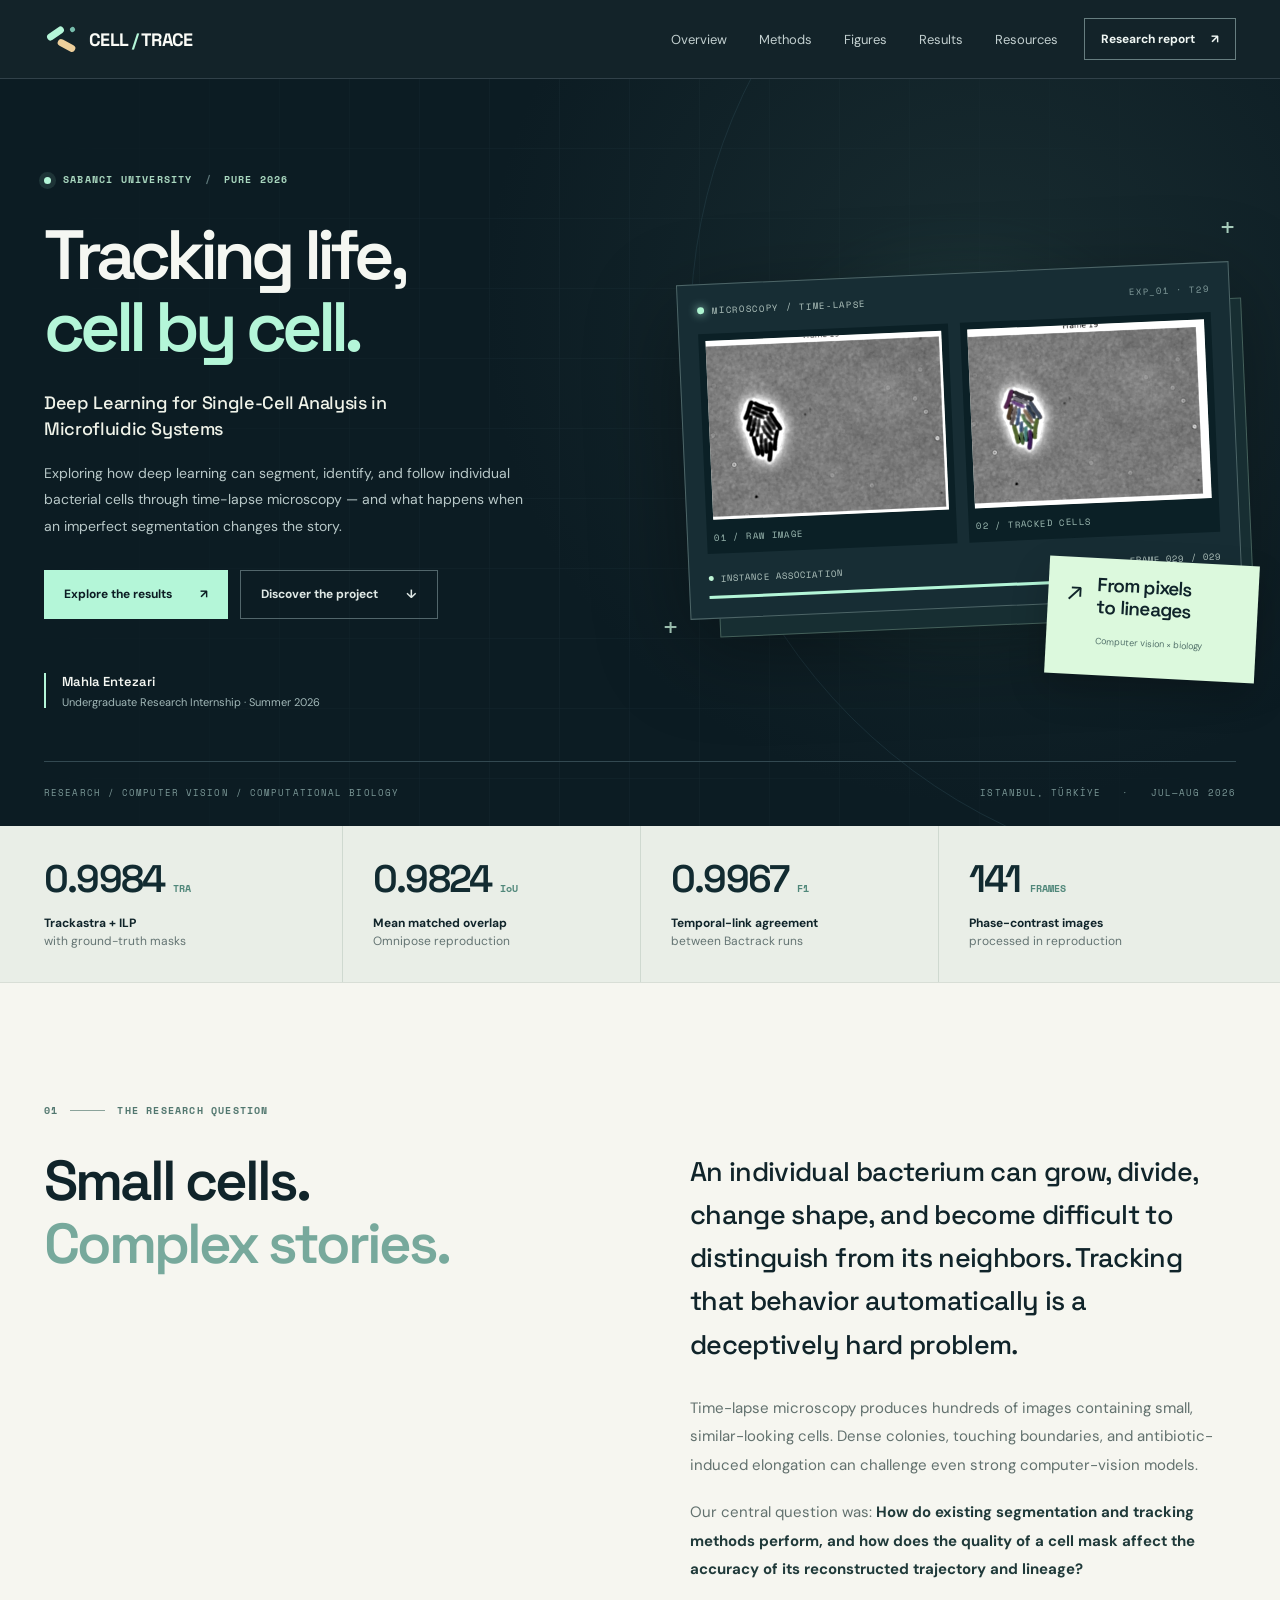
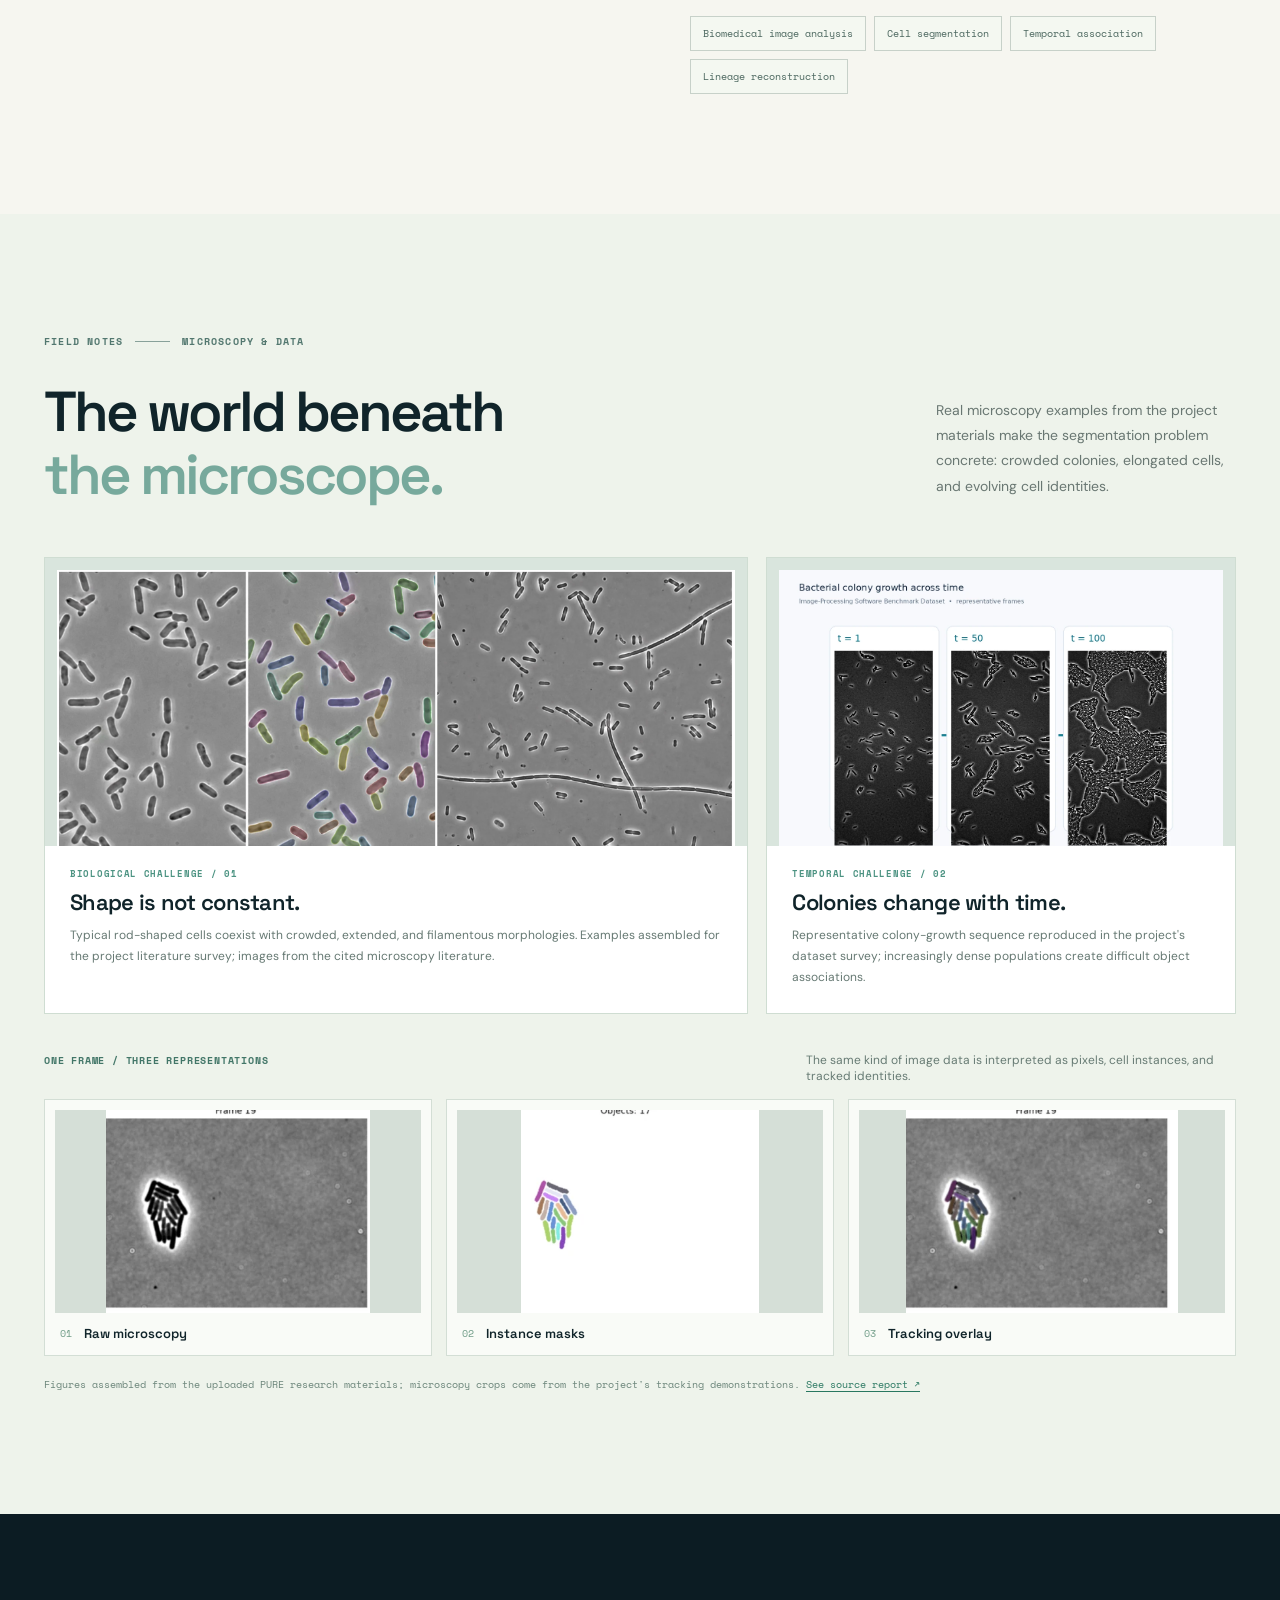
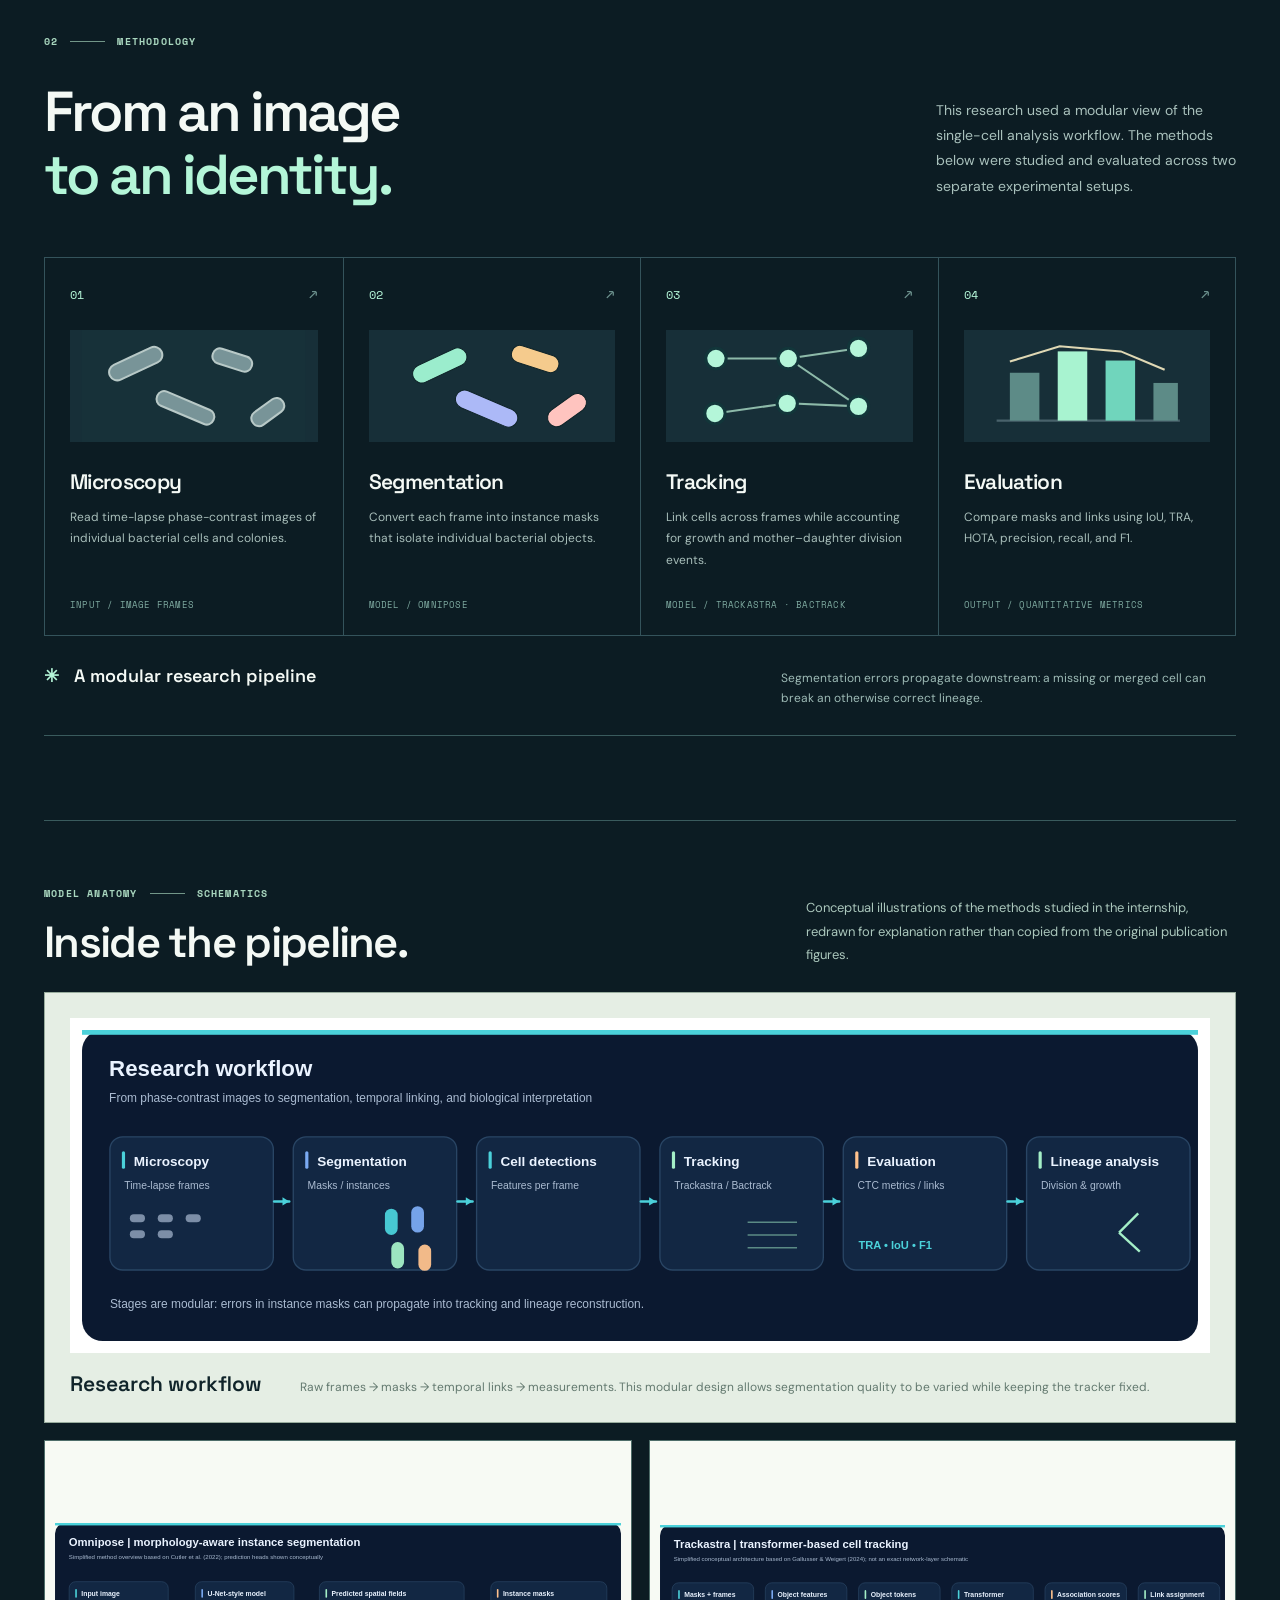
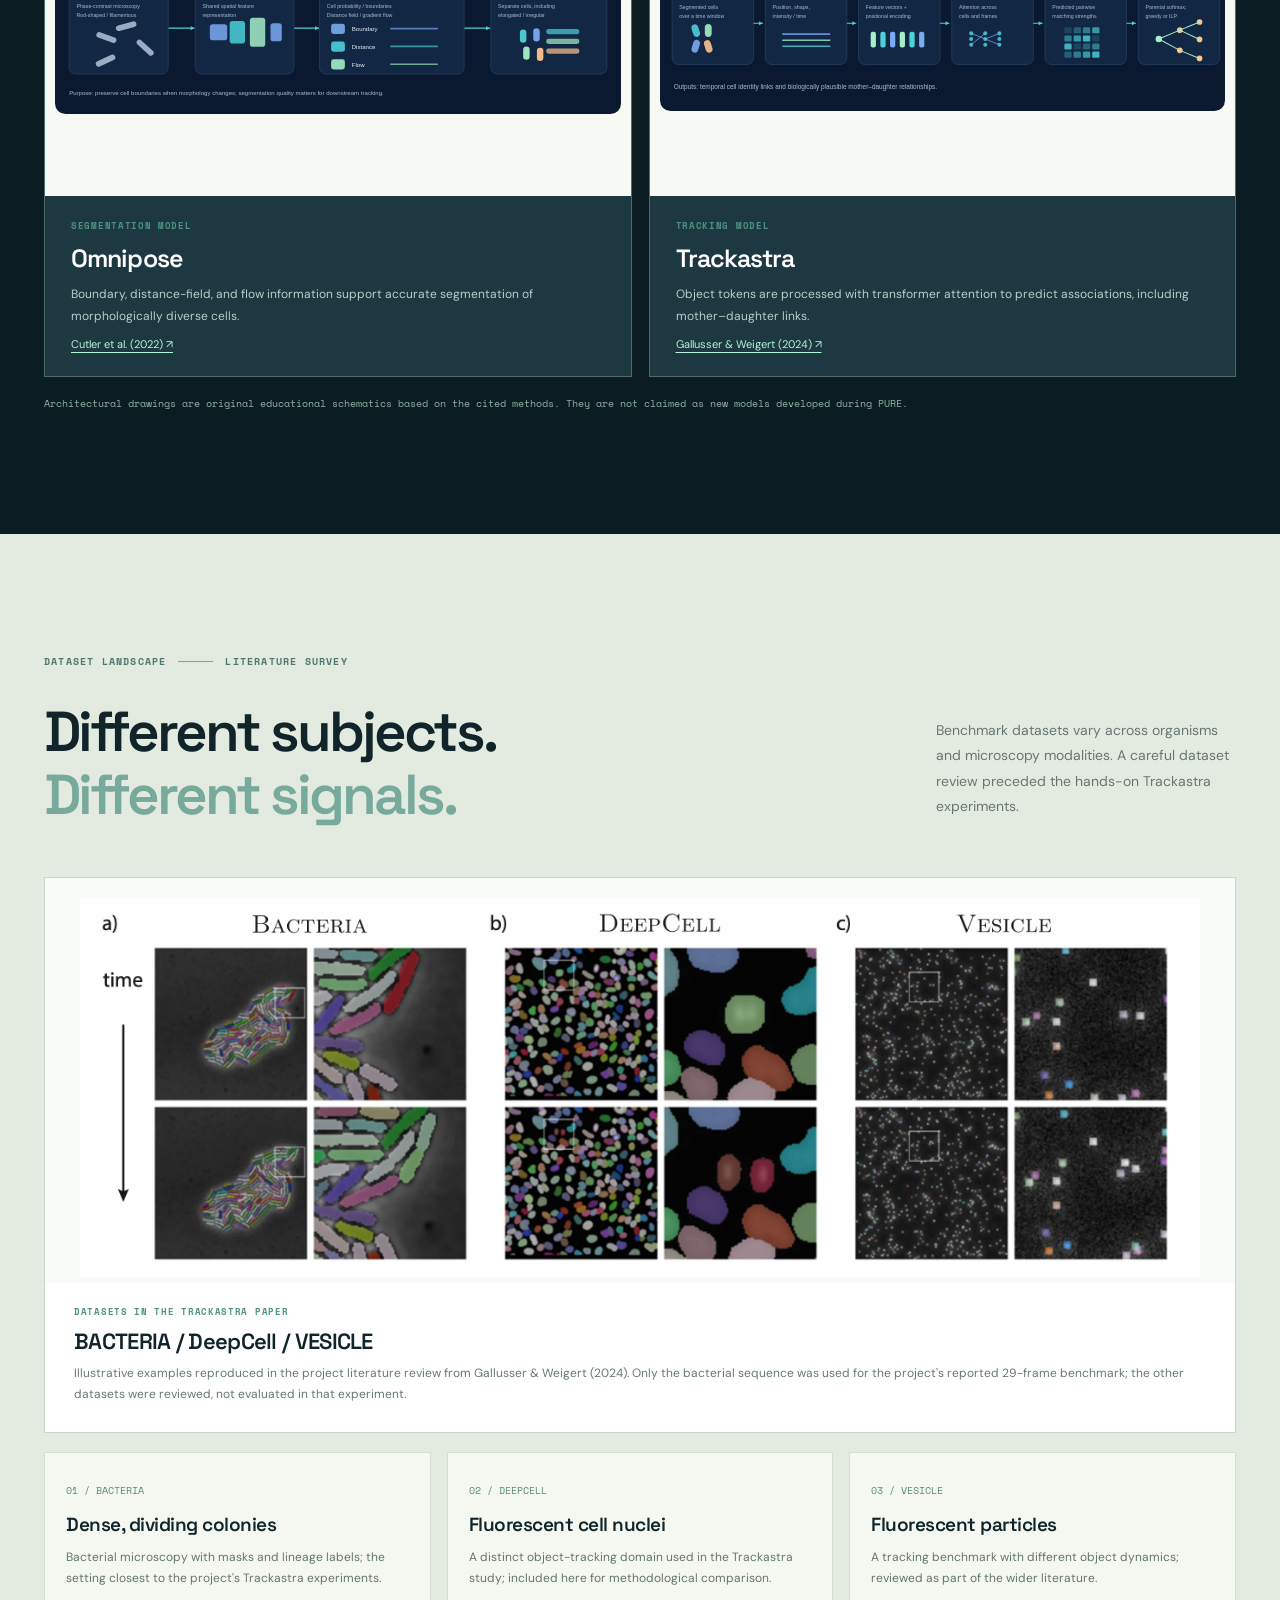
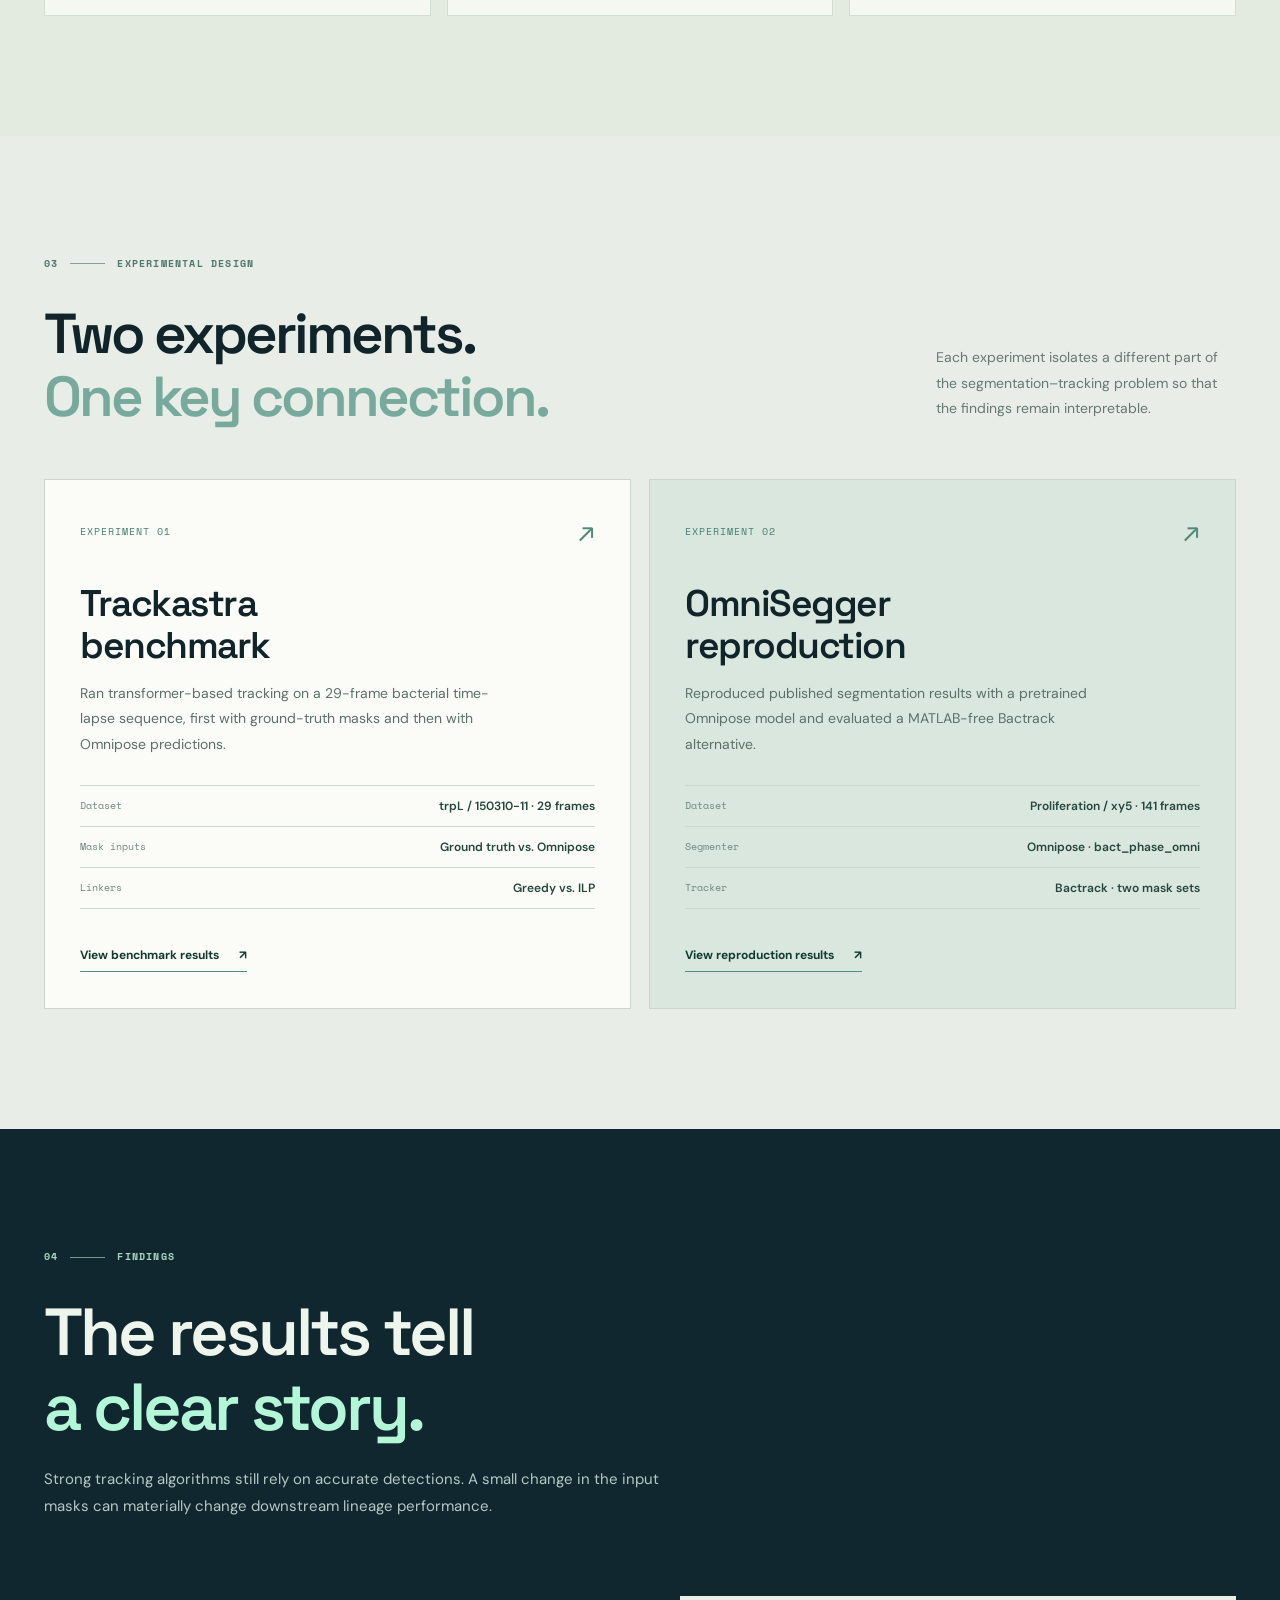
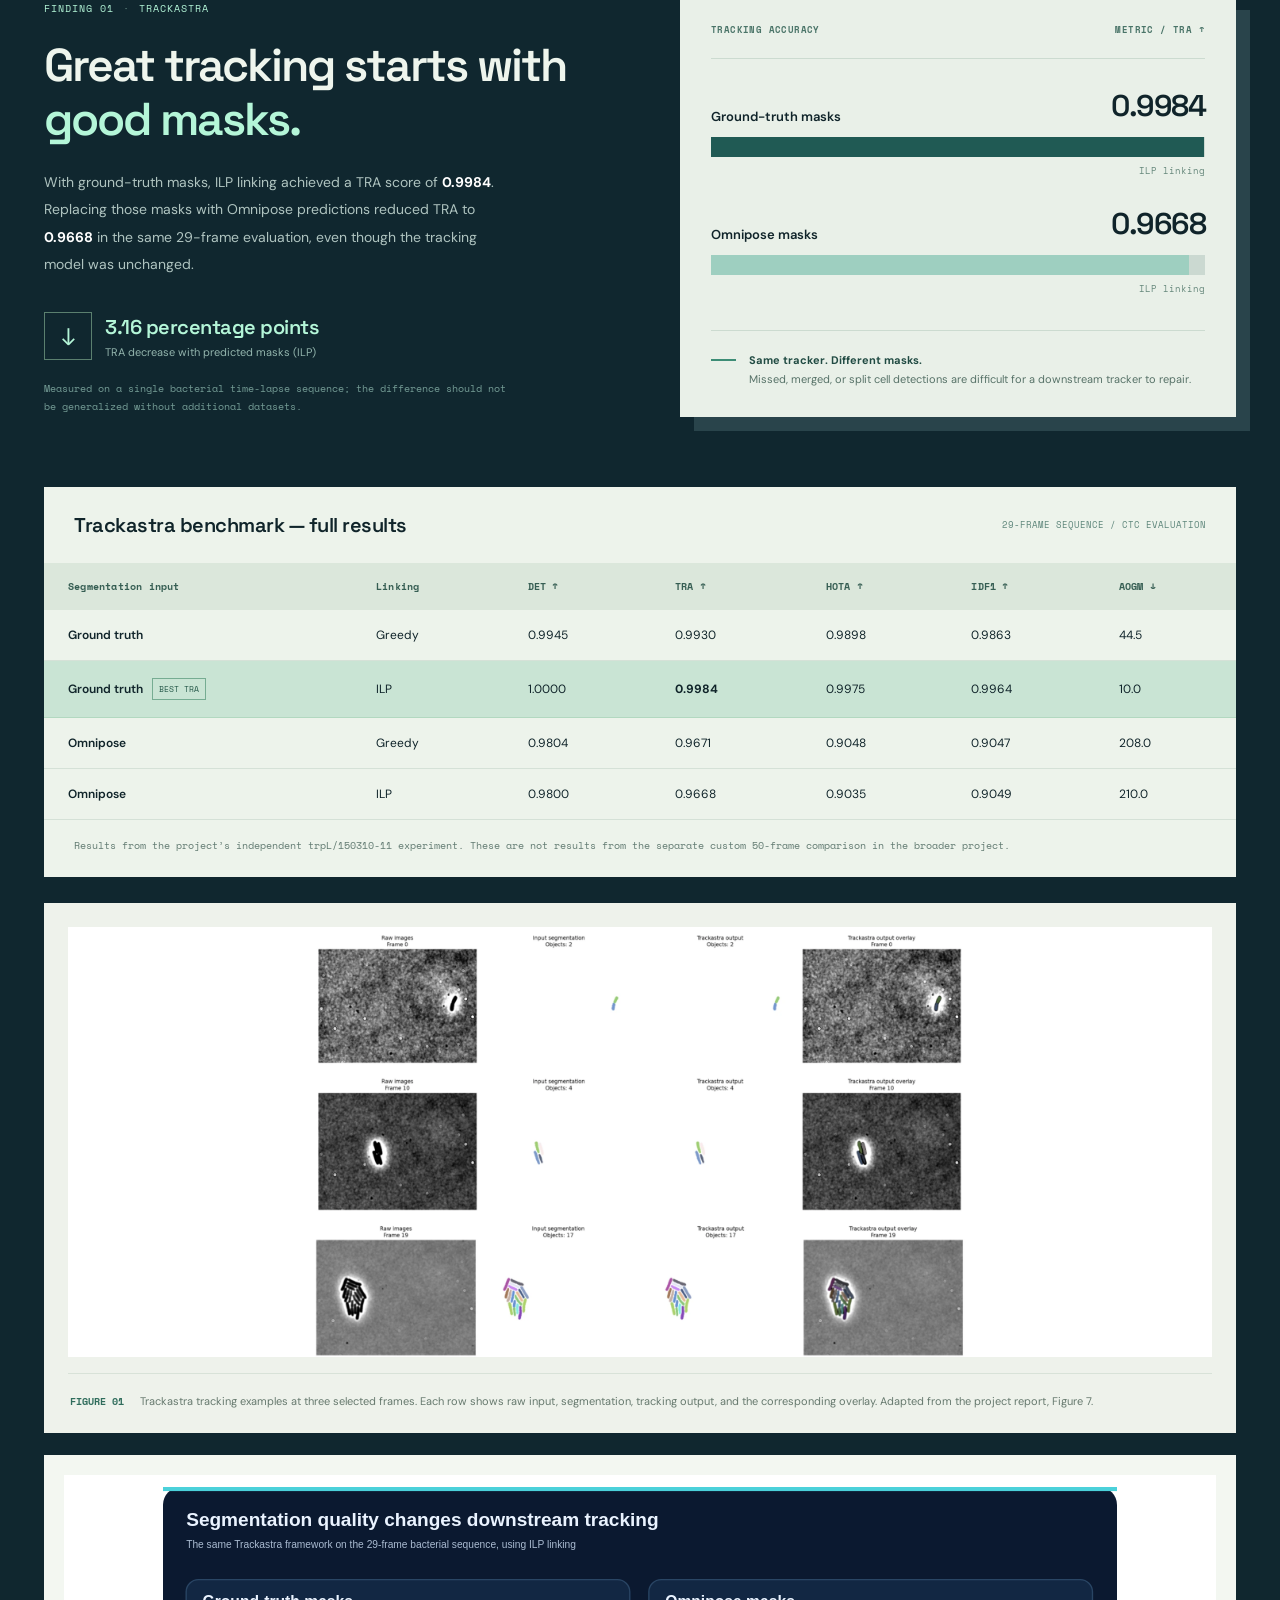
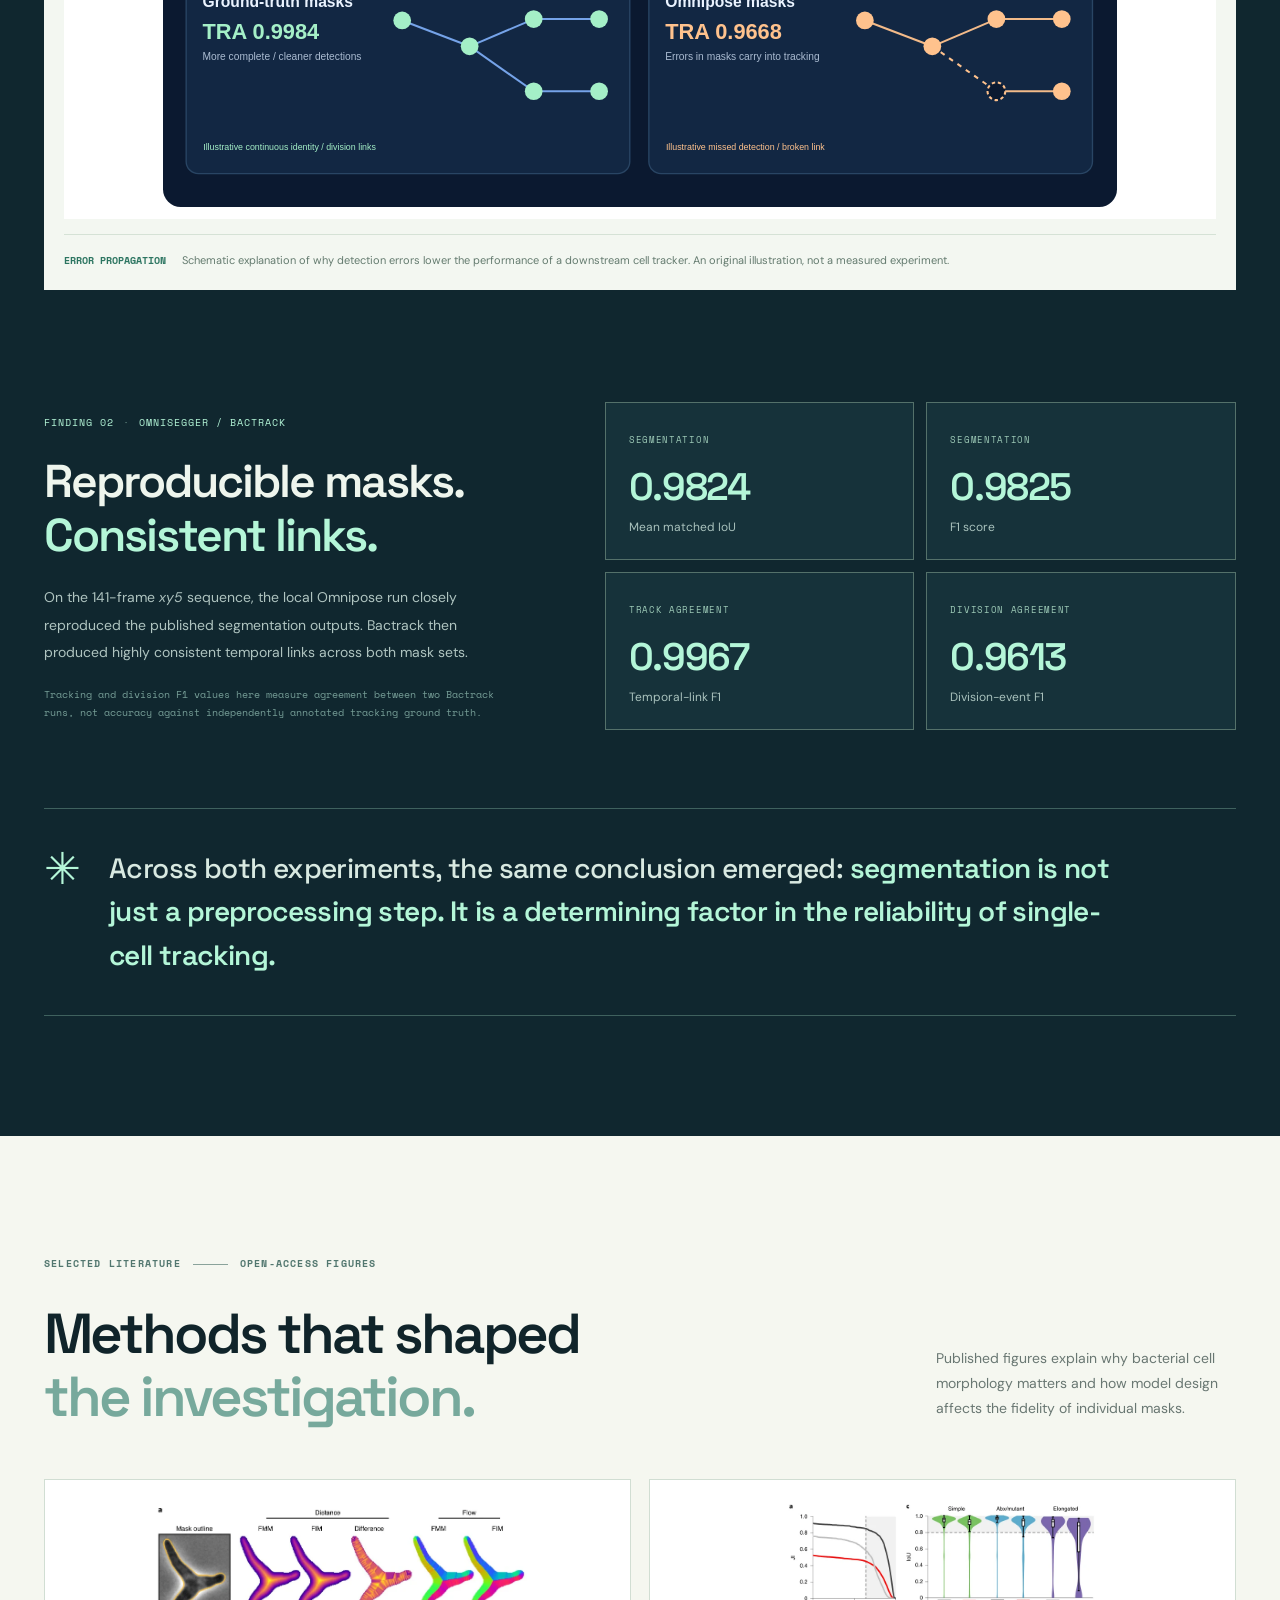
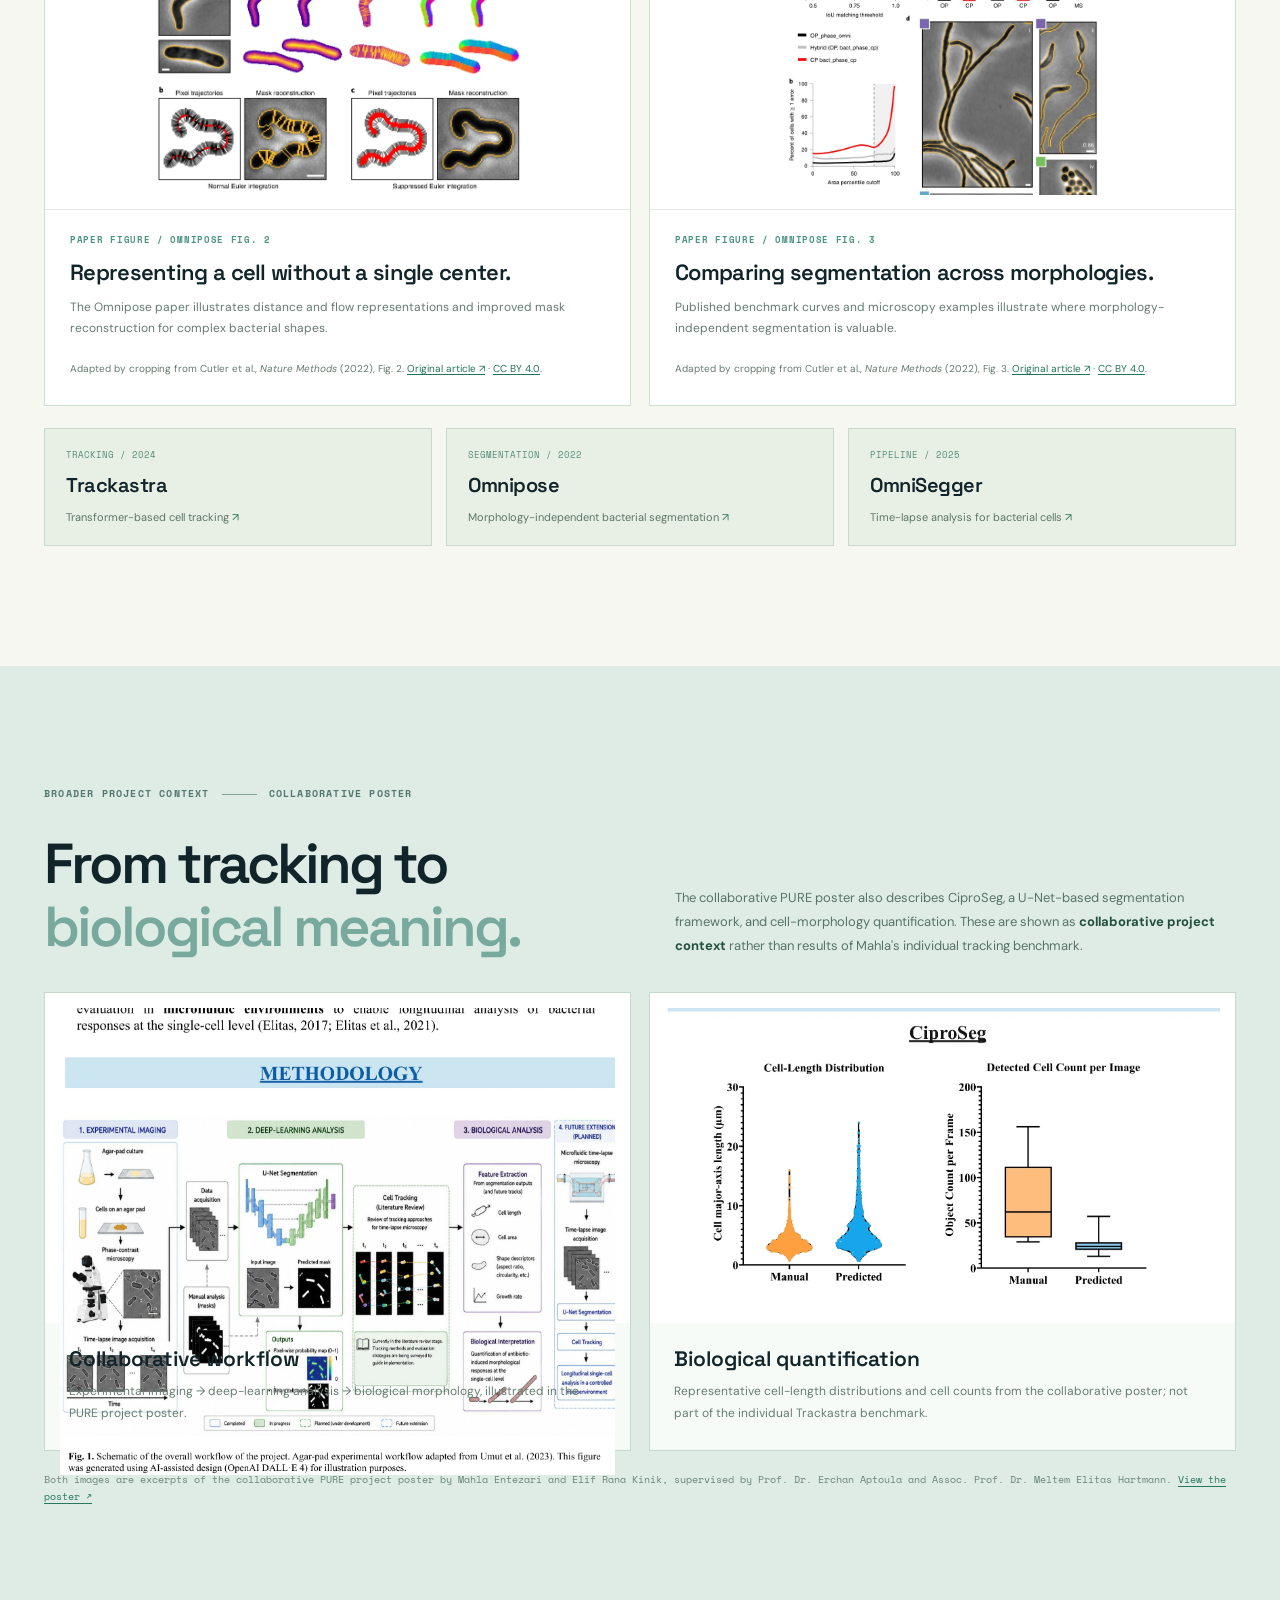
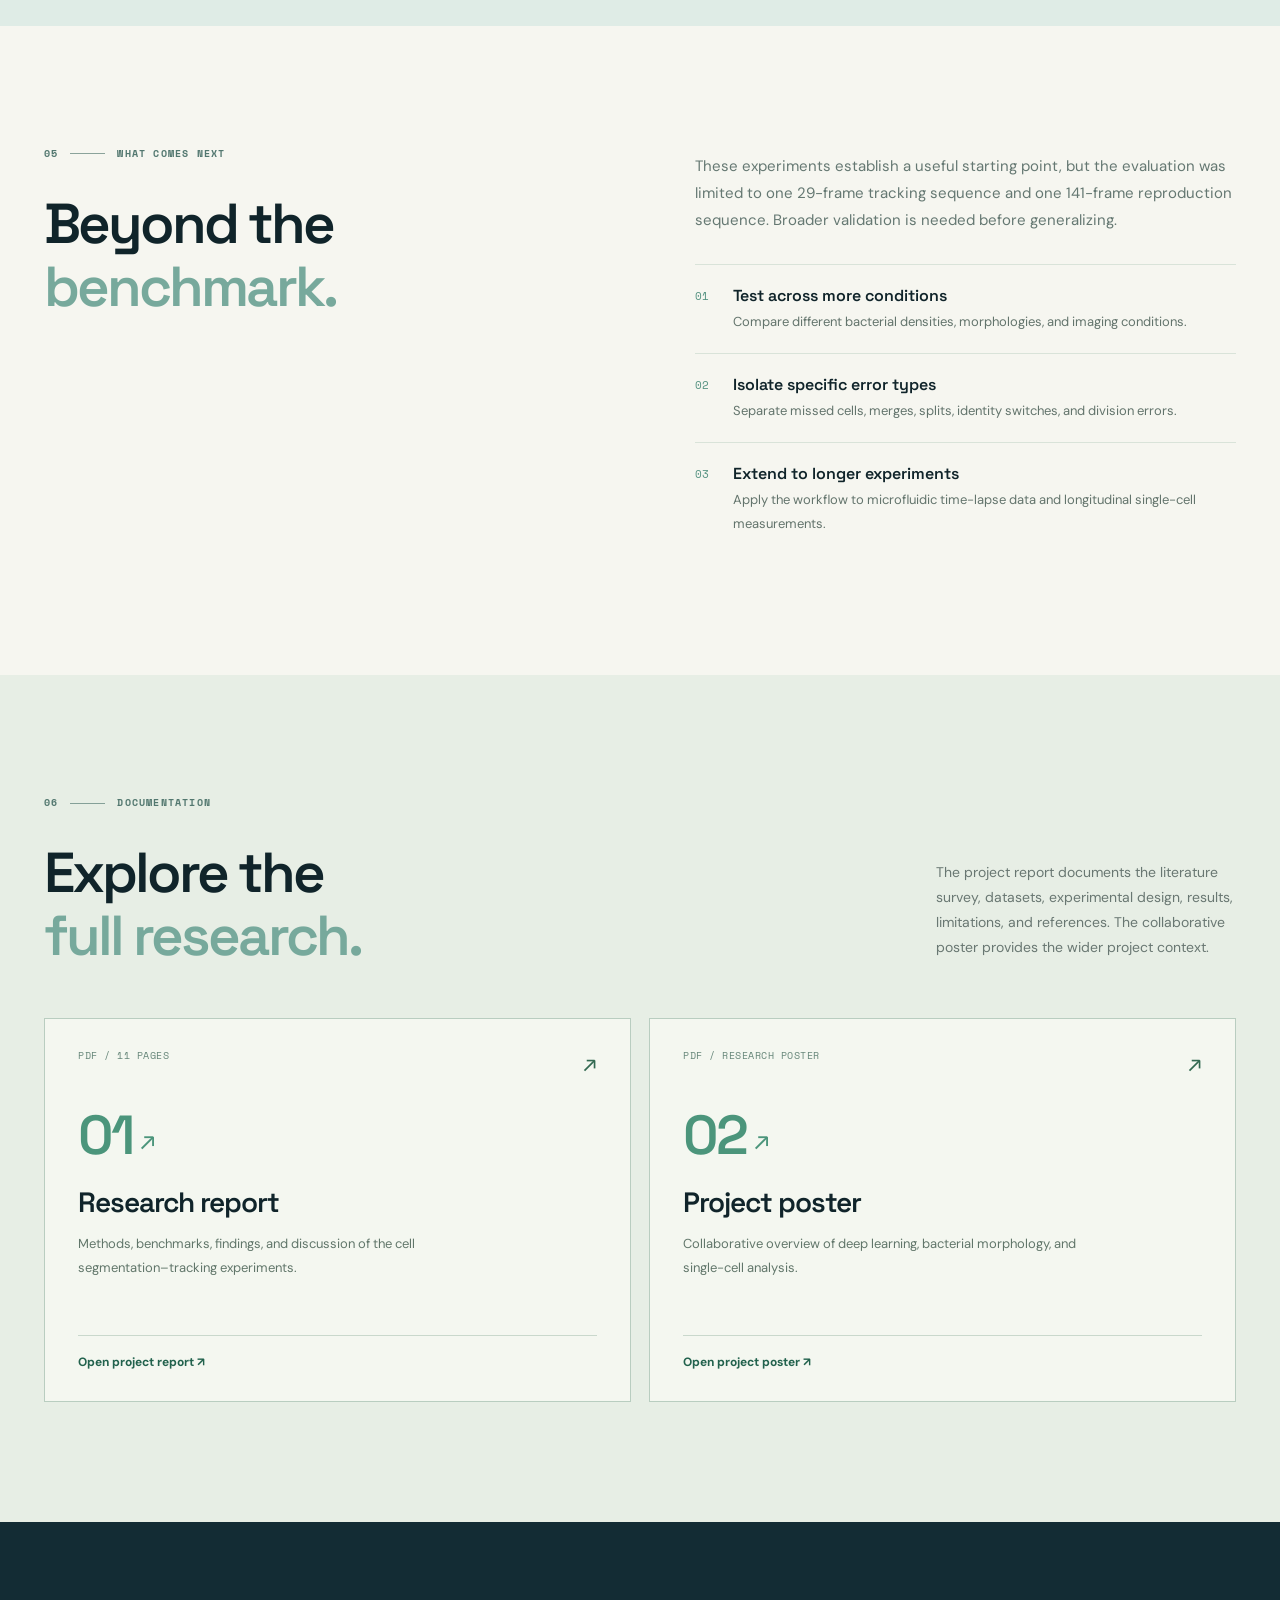
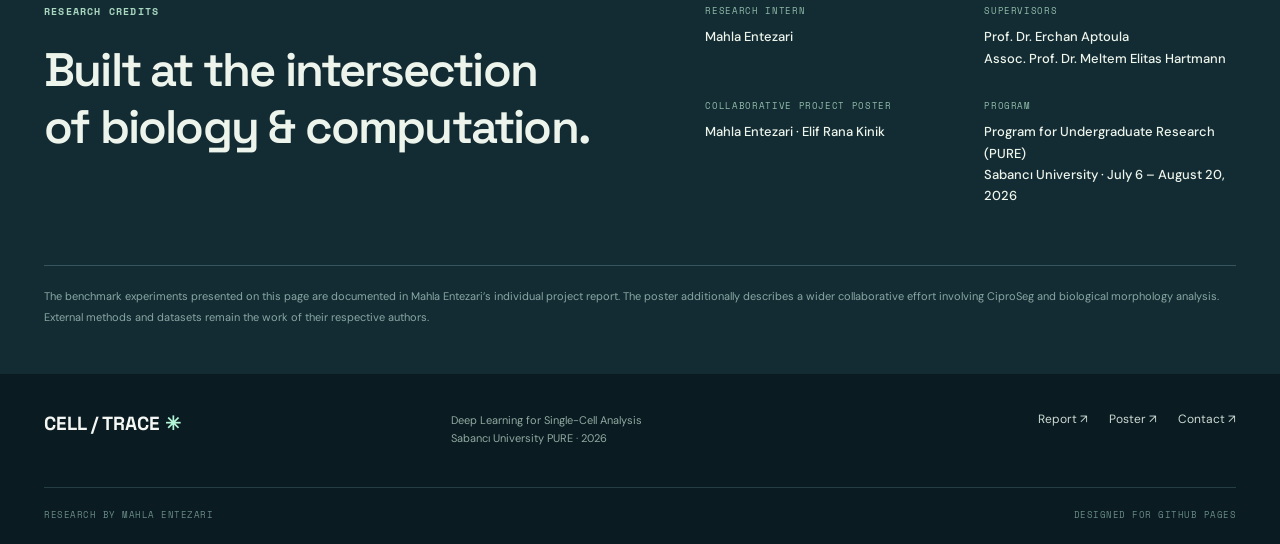
==== commit 151b8d23: "Expand research website with microscopy and architecture figures" ====
--- a/index.html
+++ b/index.html
@@ -28,6 +28,7 @@
       <div class="nav-links">
         <a href="#overview">Overview</a>
         <a href="#methods">Methods</a>
+        <a href="#visuals">Figures</a>
         <a href="#results">Results</a>
         <a href="#resources">Resources</a>
       </div>
@@ -36,6 +37,8 @@
         <div class="mobile-menu-links">
           <a href="#overview">Overview</a>
           <a href="#methods">Methods</a>
+          <a href="#visuals">Figures</a>
+          <a href="#papers">Papers</a>
           <a href="#results">Results</a>
           <a href="#resources">Resources</a>
           <a href="assets/research-report.pdf" target="_blank" rel="noopener">Research report ↗</a>
@@ -95,6 +98,33 @@
       </div>
     </section>
 
+
+    <section class="section visual-atlas-section" id="visuals" aria-labelledby="visuals-title">
+      <div class="shell">
+        <div class="section-heading">
+          <div><div class="eyebrow">FIELD NOTES <span class="eyebrow-rule"></span> MICROSCOPY &amp; DATA</div><h2 id="visuals-title">The world beneath<br><span>the microscope.</span></h2></div>
+          <p>Real microscopy examples from the project materials make the segmentation problem concrete: crowded colonies, elongated cells, and evolving cell identities.</p>
+        </div>
+        <div class="atlas-grid">
+          <figure class="visual-card visual-card-feature">
+            <a class="figure-image-link" href="assets/bacterial-morphologies.webp" target="_blank" rel="noopener" aria-label="Open enlarged examples of bacterial cell morphology"><img src="assets/bacterial-morphologies.webp" loading="lazy" decoding="async" width="2074" height="892" alt="Phase-contrast microscopy examples showing rod-shaped, segmented, touching, and highly elongated bacterial cells"></a>
+            <figcaption><span class="visual-kicker">BIOLOGICAL CHALLENGE / 01</span><strong>Shape is not constant.</strong><span>Typical rod-shaped cells coexist with crowded, extended, and filamentous morphologies. Examples assembled for the project literature survey; images from the cited microscopy literature.</span></figcaption>
+          </figure>
+          <figure class="visual-card">
+            <a class="figure-image-link" href="assets/colony-growth-timelapse.webp" target="_blank" rel="noopener" aria-label="Open enlarged bacterial colony time-lapse comparison"><img src="assets/colony-growth-timelapse.webp" loading="lazy" decoding="async" width="1160" height="725" alt="Three representative time-lapse frames illustrating how a bacterial colony becomes more densely packed over time"></a>
+            <figcaption><span class="visual-kicker">TEMPORAL CHALLENGE / 02</span><strong>Colonies change with time.</strong><span>Representative colony-growth sequence reproduced in the project's dataset survey; increasingly dense populations create difficult object associations.</span></figcaption>
+          </figure>
+        </div>
+        <div class="microtask-heading"><span>ONE FRAME / THREE REPRESENTATIONS</span><p>The same kind of image data is interpreted as pixels, cell instances, and tracked identities.</p></div>
+        <div class="microtask-grid">
+          <figure><a href="assets/microscopy-raw.webp" target="_blank" rel="noopener"><img src="assets/microscopy-raw.webp" loading="lazy" decoding="async" width="404" height="312" alt="Grayscale microscopy frame of bacterial cell colony"></a><figcaption><span>01</span> Raw microscopy</figcaption></figure>
+          <figure><a href="assets/microscopy-masks.webp" target="_blank" rel="noopener"><img src="assets/microscopy-masks.webp" loading="lazy" decoding="async" width="364" height="312" alt="Colored instance segmentation masks separating bacteria in the same frame"></a><figcaption><span>02</span> Instance masks</figcaption></figure>
+          <figure><a href="assets/microscopy-tracked.webp" target="_blank" rel="noopener"><img src="assets/microscopy-tracked.webp" loading="lazy" decoding="async" width="416" height="312" alt="Tracking overlay with colored cell identities on a grayscale microscopy frame"></a><figcaption><span>03</span> Tracking overlay</figcaption></figure>
+        </div>
+        <p class="asset-credit">Figures assembled from the uploaded PURE research materials; microscopy crops come from the project's tracking demonstrations. <a href="assets/research-report.pdf" target="_blank" rel="noopener">See source report ↗</a></p>
+      </div>
+    </section>
+
     <section class="section methods-section" id="methods" aria-labelledby="methods-title">
       <div class="shell">
         <div class="section-heading section-heading-on-dark"><div><div class="eyebrow eyebrow-light">02 <span class="eyebrow-rule"></span> METHODOLOGY</div><h2 id="methods-title">From an image<br><span>to an identity.</span></h2></div><p>This research used a modular view of the single-cell analysis workflow. The methods below were studied and evaluated across two separate experimental setups.</p></div>
@@ -105,6 +135,38 @@
           <article class="flow-card"><div class="flow-num">04 <span class="flow-arrow" aria-hidden="true">↗</span></div><div class="flow-art"><svg viewBox="0 0 220 110" role="img" aria-label="Illustration of measured tracking accuracy"><path d="M21 89H201" stroke="#49626b" stroke-width="2"/><rect x="34" y="42" width="29" height="47" fill="#5d8b87"/><rect x="81" y="21" width="29" height="68" fill="#a8f3d0"/><rect x="128" y="30" width="29" height="59" fill="#70d5bc"/><rect x="175" y="52" width="24" height="37" fill="#5d8b87"/><path d="M34 31L83 16L143 21L186 39" stroke="#dfd8b4" stroke-width="2" fill="none"/></svg></div><h3>Evaluation</h3><p>Compare masks and links using IoU, TRA, HOTA, precision, recall, and F1.</p><div class="flow-meta">OUTPUT / QUANTITATIVE METRICS</div></article>
         </div>
         <div class="methods-bottom"><span><span class="bottom-accent" aria-hidden="true">✳</span> A modular research pipeline</span><p>Segmentation errors propagate downstream: a missing or merged cell can break an otherwise correct lineage.</p></div>
+
+        <div class="architecture-block" aria-labelledby="architecture-title">
+          <div class="architecture-intro"><div><div class="eyebrow eyebrow-light">MODEL ANATOMY <span class="eyebrow-rule"></span> SCHEMATICS</div><h3 id="architecture-title">Inside the pipeline.</h3></div><p>Conceptual illustrations of the methods studied in the internship, redrawn for explanation rather than copied from the original publication figures.</p></div>
+          <figure class="architecture-main">
+            <a href="assets/research-workflow.svg" target="_blank" rel="noopener" aria-label="Open full-resolution research workflow diagram"><img src="assets/research-workflow.svg" loading="lazy" width="1200" height="430" alt="Conceptual research workflow linking microscopy, segmentation, temporal tracking, and evaluation"></a>
+            <figcaption><strong>Research workflow</strong><span>Raw frames → masks → temporal links → measurements. This modular design allows segmentation quality to be varied while keeping the tracker fixed.</span></figcaption>
+          </figure>
+          <div class="architecture-grid">
+            <figure class="architecture-card">
+              <a href="assets/omnipose-concept.svg" target="_blank" rel="noopener"><img src="assets/omnipose-concept.svg" loading="lazy" width="1200" height="520" alt="Original conceptual drawing of the Omnipose model pipeline, including image input, learned boundary and distance/flow information, and instance mask reconstruction"></a>
+              <figcaption><span class="visual-kicker">SEGMENTATION MODEL</span><strong>Omnipose</strong><p>Boundary, distance-field, and flow information support accurate segmentation of morphologically diverse cells.</p><a href="https://doi.org/10.1038/s41592-022-01639-4" target="_blank" rel="noopener">Cutler et al. (2022) ↗</a></figcaption>
+            </figure>
+            <figure class="architecture-card">
+              <a href="assets/trackastra-architecture.svg" target="_blank" rel="noopener"><img src="assets/trackastra-architecture.svg" loading="lazy" width="1200" height="520" alt="Original conceptual drawing of Trackastra with object tokens, encoder decoder transformer, pairwise association matrix and ILP linking"></a>
+              <figcaption><span class="visual-kicker">TRACKING MODEL</span><strong>Trackastra</strong><p>Object tokens are processed with transformer attention to predict associations, including mother–daughter links.</p><a href="https://arxiv.org/abs/2405.15700" target="_blank" rel="noopener">Gallusser &amp; Weigert (2024) ↗</a></figcaption>
+            </figure>
+          </div>
+          <p class="architecture-note">Architectural drawings are original educational schematics based on the cited methods. They are not claimed as new models developed during PURE.</p>
+        </div>
+      </div>
+    </section>
+
+
+    <section class="section dataset-section" id="datasets" aria-labelledby="datasets-title">
+      <div class="shell">
+        <div class="section-heading"><div><div class="eyebrow">DATASET LANDSCAPE <span class="eyebrow-rule"></span> LITERATURE SURVEY</div><h2 id="datasets-title">Different subjects.<br><span>Different signals.</span></h2></div><p>Benchmark datasets vary across organisms and microscopy modalities. A careful dataset review preceded the hands-on Trackastra experiments.</p></div>
+        <figure class="dataset-hero"><a class="figure-image-link" href="assets/trackastra-dataset-examples.webp" target="_blank" rel="noopener"><img src="assets/trackastra-dataset-examples.webp" loading="lazy" decoding="async" width="2586" height="878" alt="Comparison of three benchmark data types used in the Trackastra literature: bacterial microscopy and tracks, fluorescent cell nuclei in DeepCell, and synthetic vesicle tracking"></a><figcaption><span class="visual-kicker">DATASETS IN THE TRACKASTRA PAPER</span><strong>BACTERIA / DeepCell / VESICLE</strong><span>Illustrative examples reproduced in the project literature review from Gallusser &amp; Weigert (2024). Only the bacterial sequence was used for the project's reported 29-frame benchmark; the other datasets were reviewed, not evaluated in that experiment.</span></figcaption></figure>
+        <div class="dataset-details">
+          <div><span>01 / BACTERIA</span><h3>Dense, dividing colonies</h3><p>Bacterial microscopy with masks and lineage labels; the setting closest to the project's Trackastra experiments.</p></div>
+          <div><span>02 / DEEPCELL</span><h3>Fluorescent cell nuclei</h3><p>A distinct object-tracking domain used in the Trackastra study; included here for methodological comparison.</p></div>
+          <div><span>03 / VESICLE</span><h3>Fluorescent particles</h3><p>A tracking benchmark with different object dynamics; reviewed as part of the wider literature.</p></div>
+        </div>
       </div>
     </section>
 
@@ -125,8 +187,37 @@
         </div>
         <div class="table-card"><div class="table-card-heading"><h3>Trackastra benchmark — full results</h3><span>29-FRAME SEQUENCE / CTC EVALUATION</span></div><div class="table-scroll"><table><caption class="sr-only">Trackastra tracking benchmark using ground-truth and Omnipose masks with greedy and integer linear programming linking</caption><thead><tr><th scope="col">Segmentation input</th><th scope="col">Linking</th><th scope="col">DET ↑</th><th scope="col">TRA ↑</th><th scope="col">HOTA ↑</th><th scope="col">IDF1 ↑</th><th scope="col">AOGM ↓</th></tr></thead><tbody><tr><td>Ground truth</td><td>Greedy</td><td>0.9945</td><td>0.9930</td><td>0.9898</td><td>0.9863</td><td>44.5</td></tr><tr class="table-best"><td>Ground truth <span class="tiny-chip">BEST TRA</span></td><td>ILP</td><td>1.0000</td><td><strong>0.9984</strong></td><td>0.9975</td><td>0.9964</td><td>10.0</td></tr><tr><td>Omnipose</td><td>Greedy</td><td>0.9804</td><td>0.9671</td><td>0.9048</td><td>0.9047</td><td>208.0</td></tr><tr><td>Omnipose</td><td>ILP</td><td>0.9800</td><td>0.9668</td><td>0.9035</td><td>0.9049</td><td>210.0</td></tr></tbody></table></div><p class="table-footnote">Results from the project’s independent trpL/150310-11 experiment. These are not results from the separate custom 50-frame comparison in the broader project.</p></div>
         <figure class="tracking-figure"><img src="assets/tracking-comparison.webp" loading="lazy" alt="Three time points from a tracking experiment, each showing raw bacterial microscopy, input masks, tracked objects, and an overlay of tracking identities on the original image" width="1684" height="1084"><figcaption><span>FIGURE 01</span> Trackastra tracking examples at three selected frames. Each row shows raw input, segmentation, tracking output, and the corresponding overlay. Adapted from the project report, Figure 7.</figcaption></figure>
+
+        <figure class="result-diagram"><a href="assets/segmentation-tracking-effect.svg" target="_blank" rel="noopener"><img src="assets/segmentation-tracking-effect.svg" loading="lazy" width="1200" height="410" alt="Conceptual comparison showing how missed and merged segmentation masks lead to gaps, incorrect associations and lineage tracking errors"></a><figcaption><span>ERROR PROPAGATION</span> Schematic explanation of why detection errors lower the performance of a downstream cell tracker. An original illustration, not a measured experiment.</figcaption></figure>
         <div class="second-results" id="omnisegger-results"><div><span class="number-tag">FINDING 02 <span class="number-tag-dot">·</span> OMNISEGGER / BACTRACK</span><h3>Reproducible masks.<br><em>Consistent links.</em></h3><p>On the 141-frame <em>xy5</em> sequence, the local Omnipose run closely reproduced the published segmentation outputs. Bactrack then produced highly consistent temporal links across both mask sets.</p><p class="fine-print">Tracking and division F1 values here measure agreement between two Bactrack runs, not accuracy against independently annotated tracking ground truth.</p></div><div class="outcome-grid"><div class="outcome"><span>SEGMENTATION</span><strong>0.9824</strong><p>Mean matched IoU</p></div><div class="outcome"><span>SEGMENTATION</span><strong>0.9825</strong><p>F1 score</p></div><div class="outcome"><span>TRACK AGREEMENT</span><strong>0.9967</strong><p>Temporal-link F1</p></div><div class="outcome"><span>DIVISION AGREEMENT</span><strong>0.9613</strong><p>Division-event F1</p></div></div></div>
         <div class="results-takeaway"><span class="asterisk" aria-hidden="true">✳</span><p>Across both experiments, the same conclusion emerged: <strong>segmentation is not just a preprocessing step. It is a determining factor in the reliability of single-cell tracking.</strong></p></div>
+      </div>
+    </section>
+
+
+    <section class="section literature-section" id="papers" aria-labelledby="papers-title">
+      <div class="shell">
+        <div class="section-heading"><div><div class="eyebrow">SELECTED LITERATURE <span class="eyebrow-rule"></span> OPEN-ACCESS FIGURES</div><h2 id="papers-title">Methods that shaped<br><span>the investigation.</span></h2></div><p>Published figures explain why bacterial cell morphology matters and how model design affects the fidelity of individual masks.</p></div>
+        <div class="literature-grid">
+          <figure class="literature-figure"><a class="figure-image-link" href="assets/omnipose-paper-figure2.webp" target="_blank" rel="noopener"><img src="assets/omnipose-paper-figure2.webp" loading="lazy" decoding="async" width="1219" height="645" alt="Original Omnipose figure depicting boundary distance and flow representations and comparisons between standard and suppressed Euler integration for bacterial mask reconstruction"></a><figcaption><span class="visual-kicker">PAPER FIGURE / OMNIPOSE FIG. 2</span><strong>Representing a cell without a single center.</strong><span>The Omnipose paper illustrates distance and flow representations and improved mask reconstruction for complex bacterial shapes.</span><small>Adapted by cropping from Cutler et al., <em>Nature Methods</em> (2022), Fig. 2. <a href="https://doi.org/10.1038/s41592-022-01639-4" target="_blank" rel="noopener">Original article ↗</a> · <a href="https://creativecommons.org/licenses/by/4.0/" target="_blank" rel="noopener">CC BY 4.0</a>.</small></figcaption></figure>
+          <figure class="literature-figure"><a class="figure-image-link" href="assets/omnipose-paper-figure3.webp" target="_blank" rel="noopener"><img src="assets/omnipose-paper-figure3.webp" loading="lazy" decoding="async" width="1206" height="781" alt="Original Omnipose research figure comparing segmentation performance curves and showing segmentation boundaries for elongated and mixed bacterial morphologies"></a><figcaption><span class="visual-kicker">PAPER FIGURE / OMNIPOSE FIG. 3</span><strong>Comparing segmentation across morphologies.</strong><span>Published benchmark curves and microscopy examples illustrate where morphology-independent segmentation is valuable.</span><small>Adapted by cropping from Cutler et al., <em>Nature Methods</em> (2022), Fig. 3. <a href="https://doi.org/10.1038/s41592-022-01639-4" target="_blank" rel="noopener">Original article ↗</a> · <a href="https://creativecommons.org/licenses/by/4.0/" target="_blank" rel="noopener">CC BY 4.0</a>.</small></figcaption></figure>
+        </div>
+        <div class="paper-links" aria-label="Related research papers">
+          <a href="https://arxiv.org/abs/2405.15700" target="_blank" rel="noopener"><span>TRACKING / 2024</span><strong>Trackastra</strong><span>Transformer-based cell tracking <i aria-hidden="true">↗</i></span></a>
+          <a href="https://doi.org/10.1038/s41592-022-01639-4" target="_blank" rel="noopener"><span>SEGMENTATION / 2022</span><strong>Omnipose</strong><span>Morphology-independent bacterial segmentation <i aria-hidden="true">↗</i></span></a>
+          <a href="https://doi.org/10.1371/journal.pcbi.1013088" target="_blank" rel="noopener"><span>PIPELINE / 2025</span><strong>OmniSegger</strong><span>Time-lapse analysis for bacterial cells <i aria-hidden="true">↗</i></span></a>
+        </div>
+      </div>
+    </section>
+
+    <section class="section collaboration-section" aria-labelledby="collaboration-title">
+      <div class="shell">
+        <div class="collaboration-head"><div><div class="eyebrow">BROADER PROJECT CONTEXT <span class="eyebrow-rule"></span> COLLABORATIVE POSTER</div><h2 id="collaboration-title">From tracking to<br><span>biological meaning.</span></h2></div><p>The collaborative PURE poster also describes CiproSeg, a U-Net-based segmentation framework, and cell-morphology quantification. These are shown as <strong>collaborative project context</strong> rather than results of Mahla's individual tracking benchmark.</p></div>
+        <div class="collaboration-grid">
+          <figure><a href="assets/ciproseg-workflow-context.webp" target="_blank" rel="noopener"><img src="assets/ciproseg-workflow-context.webp" loading="lazy" decoding="async" width="1639" height="1378" alt="Collaborative PURE project poster workflow illustrating microscopy acquisition, U-Net segmentation and downstream biological morphology analysis"></a><figcaption><strong>Collaborative workflow</strong><span>Experimental imaging → deep-learning analysis → biological morphology, illustrated in the PURE project poster.</span></figcaption></figure>
+          <figure><a href="assets/ciproseg-morphology-plots.webp" target="_blank" rel="noopener"><img src="assets/ciproseg-morphology-plots.webp" loading="lazy" decoding="async" width="1617" height="899" alt="Plots from collaborative CiproSeg poster comparing manual and predicted cell-length distributions and object counts per frame"></a><figcaption><strong>Biological quantification</strong><span>Representative cell-length distributions and cell counts from the collaborative poster; not part of the individual Trackastra benchmark.</span></figcaption></figure>
+        </div>
+        <p class="asset-credit">Both images are excerpts of the collaborative PURE project poster by Mahla Entezari and Elif Rana Kinik, supervised by Prof. Dr. Erchan Aptoula and Assoc. Prof. Dr. Meltem Elitas Hartmann. <a href="assets/project-poster.pdf" target="_blank" rel="noopener">View the poster ↗</a></p>
       </div>
     </section>
 
--- a/styles.css
+++ b/styles.css
@@ -377,3 +377,131 @@
 @media (max-width:350px){.shell{width:calc(100% - 28px)}.nav-cta{font-size:9px}.brand-text{font-size:13px}.floating-note{width:141px}.floating-note strong{font-size:14px}}
 @media (prefers-reduced-motion:reduce){html{scroll-behavior:auto}*,*::before,*::after{animation-duration:.01ms!important;transition-duration:.01ms!important}}
 @media print{.site-header,.hero-actions,.floating-note,.site-footer{display:none!important}.hero,.methods-section,.results-section,.credits-section{background:#fff!important;color:#000!important}.hero::before,.hero::after{display:none}.shell{width:100%}.section{padding:32px 0}a{color:#000!important} .table-card,.tracking-figure{break-inside:avoid} .result-feature,.section-grid{display:block} .comparison-widget{box-shadow:none} .hero-visual{display:none}}
+
+/* ── Visual research atlas and scientific figures ─────────────────────── */
+.figure-image-link{display:block;overflow:hidden;background:#d9e5dd}
+.figure-image-link img{width:100%;height:auto;display:block;transition:transform .35s ease}
+.figure-image-link:hover img{transform:scale(1.025)}
+.visual-atlas-section{background:#eef3eb}
+.atlas-grid{display:grid;grid-template-columns:1.2fr .8fr;gap:18px}
+.visual-card{background:#fff;border:1px solid #cfddd2;min-width:0;display:flex;flex-direction:column}
+.visual-card .figure-image-link{height:288px;display:grid;place-items:center;padding:12px}
+.visual-card-feature .figure-image-link{height:288px}
+.visual-card .figure-image-link img{width:100%;height:100%;object-fit:contain}
+.visual-card figcaption{padding:21px 25px 25px;display:flex;flex-direction:column;gap:9px;flex:1}
+.visual-kicker{font:700 9px/1.5 var(--mono);letter-spacing:.7px;color:#4c9382}
+.visual-card figcaption strong,.dataset-hero figcaption strong,.literature-figure figcaption strong{font:600 22px/1.2 var(--display);letter-spacing:-.7px}
+.visual-card figcaption>span:last-child,.dataset-hero figcaption>span:last-child,.literature-figure figcaption>span:not(.visual-kicker){font-size:12px;color:#667973;line-height:1.75}
+.microtask-heading{display:flex;justify-content:space-between;align-items:baseline;gap:20px;margin:38px 0 15px}
+.microtask-heading>span{font:700 10px var(--mono);letter-spacing:.8px;color:#427668}
+.microtask-heading p{font-size:12px;color:#677b74;max-width:430px}
+.microtask-grid{display:grid;grid-template-columns:repeat(3,1fr);gap:14px}
+.microtask-grid figure{border:1px solid #d3ded5;background:#f9fbf7;min-width:0;padding:10px}
+.microtask-grid a{display:flex;align-items:center;justify-content:center;background:#d5dfd7;aspect-ratio:1.8;overflow:hidden}
+.microtask-grid img{width:100%;height:100%;object-fit:contain}
+.microtask-grid figcaption{display:flex;gap:12px;align-items:center;padding:12px 5px 3px;font:600 13px var(--display)}
+.microtask-grid figcaption span{color:#6f9c87;font:10px var(--mono)}
+.asset-credit{font:10px/1.75 var(--mono);color:#6a8479;margin-top:20px}
+.asset-credit a{color:#287760;text-decoration:underline;text-underline-offset:3px}
+.architecture-block{margin-top:84px;border-top:1px solid #3a5b5d;padding-top:65px}
+.architecture-intro{display:flex;align-items:end;justify-content:space-between;gap:25px;margin-bottom:25px}
+.architecture-intro h3{font:600 clamp(32px,3.4vw,47px)/1.1 var(--display);letter-spacing:-1.7px;margin-top:17px}
+.architecture-intro p{font-size:13px;color:#abc7bc;max-width:430px;line-height:1.8}
+.architecture-main{background:#e5eee4;color:var(--ink);padding:25px;border:1px solid #98ac9d}
+.architecture-main>a{display:block;background:#fff;padding:12px}
+.architecture-main img{width:100%;height:auto;max-height:370px;object-fit:contain}
+.architecture-main figcaption{display:grid;grid-template-columns:210px 1fr;gap:20px;padding-top:17px;align-items:baseline}
+.architecture-main figcaption strong{font:600 21px var(--display)}
+.architecture-main figcaption span{font-size:12px;color:#63796f;line-height:1.7}
+.architecture-grid{display:grid;grid-template-columns:1fr 1fr;gap:17px;margin-top:17px}
+.architecture-card{min-width:0;background:#1d3840;border:1px solid #4e6d69;display:flex;flex-direction:column}
+.architecture-card>a:first-child{display:flex;justify-content:center;align-items:center;aspect-ratio:1.65;background:#f7faf4;padding:10px}
+.architecture-card img{width:100%;height:100%;object-fit:contain}
+.architecture-card figcaption{padding:23px 26px 25px;display:flex;flex-direction:column;align-items:flex-start;gap:10px;flex:1}
+.architecture-card figcaption strong{font:600 25px var(--display);letter-spacing:-.9px;color:#fff}
+.architecture-card figcaption p{font-size:12px;line-height:1.8;color:#b6cfca;flex:1}
+.architecture-card figcaption>a{font-size:11px;color:var(--mint);text-decoration:underline;text-underline-offset:4px}
+.architecture-note{font:10px/1.85 var(--mono);color:#91b3a8;margin-top:18px}
+.dataset-section{background:#e3ebe1}
+.dataset-hero{background:#fff;border:1px solid #c9d7cb}
+.dataset-hero>a{padding:20px 20px 4px;background:#f9fbf8}
+.dataset-hero img{width:100%;height:auto;max-height:380px;object-fit:contain}
+.dataset-hero figcaption{display:flex;flex-direction:column;gap:9px;padding:23px 29px 27px}
+.dataset-details{display:grid;grid-template-columns:repeat(3,1fr);gap:16px;margin-top:19px}
+.dataset-details>div{padding:25px 21px;background:#f5f8f1;border:1px solid #d2ded3}
+.dataset-details>div>span{font:10px var(--mono);color:#588b7c}
+.dataset-details h3{font:600 19px/1.25 var(--display);letter-spacing:-.5px;margin:14px 0 10px}
+.dataset-details p{font-size:12px;line-height:1.8;color:#62766c}
+.result-diagram{margin-top:22px;background:#f3f7f1;padding:20px;color:var(--ink)}
+.result-diagram>a{display:block;background:#fff;padding:12px}
+.result-diagram img{height:auto;max-height:320px;width:100%;object-fit:contain}
+.result-diagram figcaption{display:flex;align-items:baseline;gap:16px;border-top:1px solid #d5e2d6;margin-top:15px;padding-top:16px;color:#647b6f;font-size:11px;line-height:1.7}
+.result-diagram figcaption>span{color:#2c7561;white-space:nowrap;font:700 10px var(--mono)}
+.literature-section{background:#f5f7f0}
+.literature-grid{display:grid;grid-template-columns:1fr 1fr;gap:18px}
+.literature-figure{background:#fff;border:1px solid #d1ded3;display:flex;flex-direction:column;min-width:0}
+.literature-figure .figure-image-link{height:330px;background:#fff;display:flex;align-items:center;justify-content:center;padding:14px;border-bottom:1px solid #e6ece5}
+.literature-figure .figure-image-link img{width:100%;height:100%;object-fit:contain}
+.literature-figure figcaption{display:flex;flex-direction:column;align-items:flex-start;gap:12px;padding:23px 25px 27px;flex:1}
+.literature-figure figcaption small{font-size:10px;line-height:1.65;color:#667b6f;margin-top:auto;padding-top:10px}
+.literature-figure figcaption small a{color:#21735a;text-decoration:underline;text-underline-offset:2px}
+.paper-links{display:grid;grid-template-columns:repeat(3,1fr);gap:14px;margin-top:22px}
+.paper-links>a{border:1px solid #cad8ce;padding:19px 21px;display:flex;flex-direction:column;gap:11px;background:#e8f0e5;transition:background .2s}
+.paper-links>a:hover{background:#d7e9d8}
+.paper-links>a>span:first-child{font:9px var(--mono);color:#568d7b}
+.paper-links strong{font:600 20px var(--display);letter-spacing:-.5px}
+.paper-links>a>span:last-child{font-size:11px;line-height:1.6;color:#5d7568}
+.paper-links i{color:#2f785e;font-style:normal}
+.collaboration-section{background:#dfece6}
+.collaboration-head{display:grid;grid-template-columns:1fr 1fr;gap:70px;align-items:end;margin-bottom:34px}
+.collaboration-head p{color:#597367;font-size:13px;line-height:1.85}
+.collaboration-head strong{color:#234f40}
+.collaboration-grid{display:grid;grid-template-columns:1fr 1fr;gap:18px}
+.collaboration-grid figure{background:#f7fbf7;border:1px solid #c5d9cd;min-width:0;display:flex;flex-direction:column}
+.collaboration-grid a{height:330px;display:grid;place-items:center;padding:15px;background:#fff}
+.collaboration-grid img{width:100%;height:100%;object-fit:contain}
+.collaboration-grid figcaption{display:flex;flex-direction:column;gap:9px;padding:22px 24px 25px}
+.collaboration-grid figcaption strong{font:600 21px var(--display)}
+.collaboration-grid figcaption span{font-size:12px;color:#667e71;line-height:1.8}
+@media (max-width:1000px){
+ .nav-links{gap:17px}
+ .atlas-grid{grid-template-columns:1fr 1fr}
+ .visual-card .figure-image-link{height:225px}
+ .architecture-main figcaption{grid-template-columns:1fr;gap:7px}
+ .architecture-card>a:first-child{aspect-ratio:1.25}
+ .literature-figure .figure-image-link{height:265px}
+ .collaboration-head{gap:35px}
+}
+@media (max-width:840px){
+ .atlas-grid,.architecture-grid,.literature-grid,.collaboration-head,.collaboration-grid{grid-template-columns:1fr}
+ .visual-card .figure-image-link{height:auto;min-height:220px;max-height:360px}
+ .visual-card .figure-image-link img{max-height:345px}
+ .architecture-intro{align-items:start;flex-direction:column}
+ .architecture-main img{max-height:300px}
+ .architecture-card>a:first-child{aspect-ratio:1.9}
+ .dataset-details,.paper-links{grid-template-columns:1fr}
+ .dataset-details{gap:9px}
+ .collaboration-grid a{height:290px}
+ .literature-figure .figure-image-link{height:330px}
+}
+@media (max-width:600px){
+ .microtask-heading{align-items:start;flex-direction:column;gap:8px}
+ .microtask-grid{grid-template-columns:1fr;gap:10px}
+ .microtask-grid a{aspect-ratio:1.9}
+ .atlas-grid{gap:12px}
+ .visual-card figcaption{padding:19px}
+ .architecture-block{margin-top:57px;padding-top:41px}
+ .architecture-main{padding:10px}
+ .architecture-main>a{padding:8px}
+ .architecture-card figcaption{padding:20px}
+ .architecture-card>a:first-child{aspect-ratio:1.2}
+ .dataset-hero>a{padding:7px}
+ .dataset-hero figcaption{padding:20px}
+ .literature-figure .figure-image-link{height:240px;padding:8px}
+ .literature-figure figcaption{padding:20px}
+ .collaboration-grid a{height:230px;padding:8px}
+ .result-diagram{padding:9px}
+ .result-diagram figcaption{display:block;padding:13px 5px}
+ .result-diagram figcaption span{display:block;margin-bottom:8px}
+}
+@media (prefers-reduced-motion:reduce){.figure-image-link img{transition:none}}
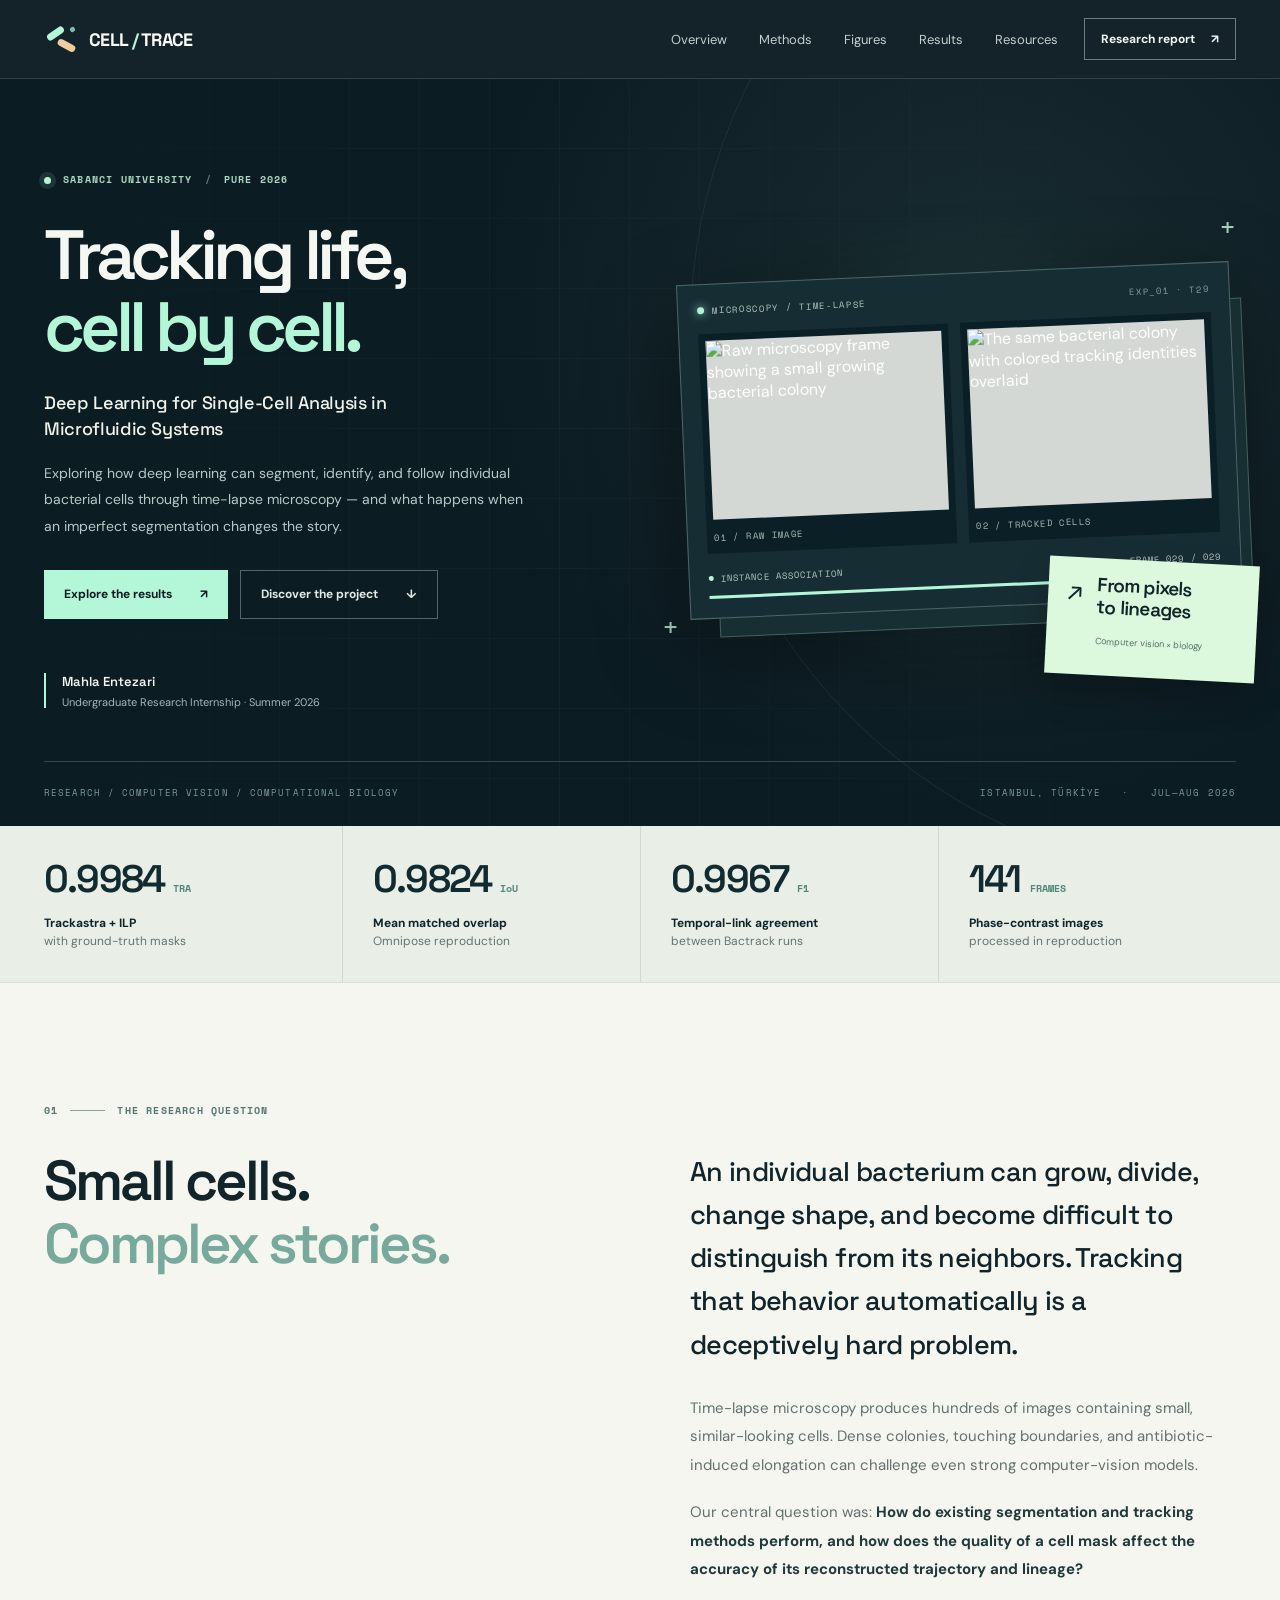
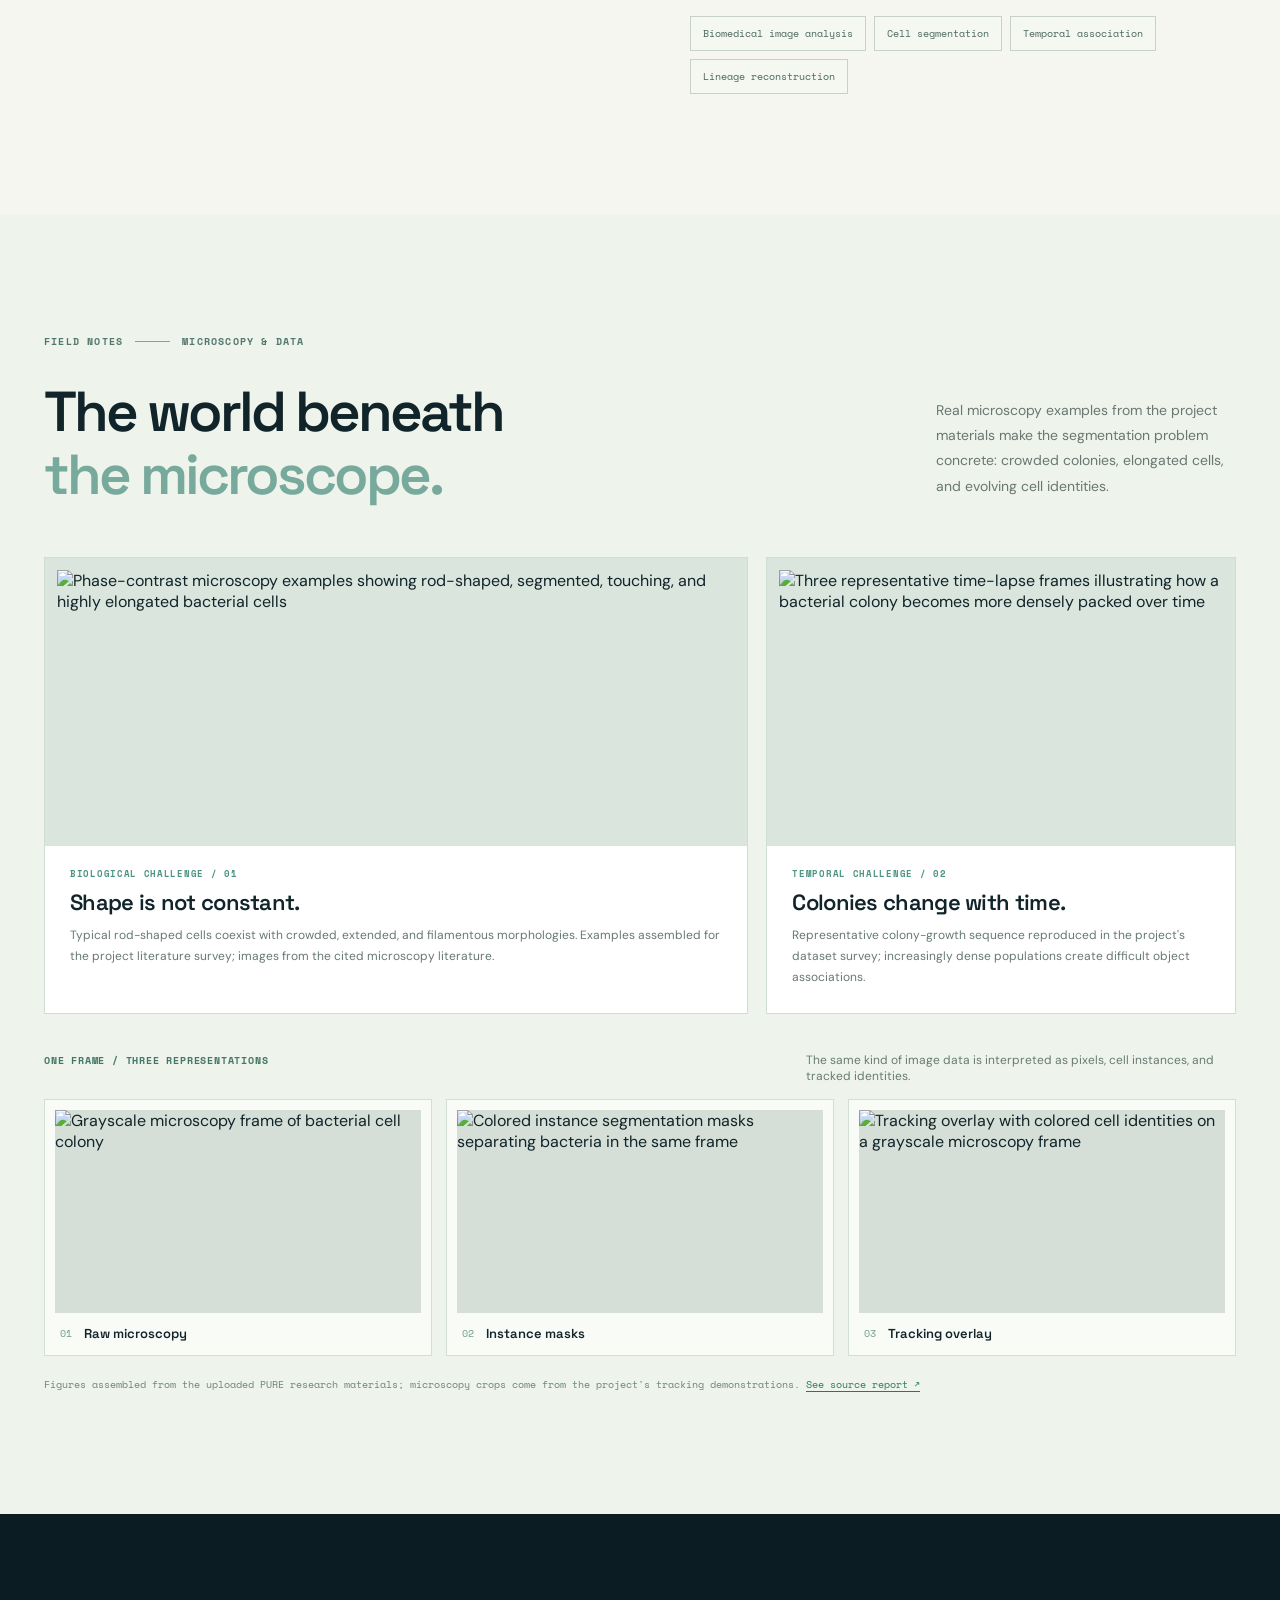
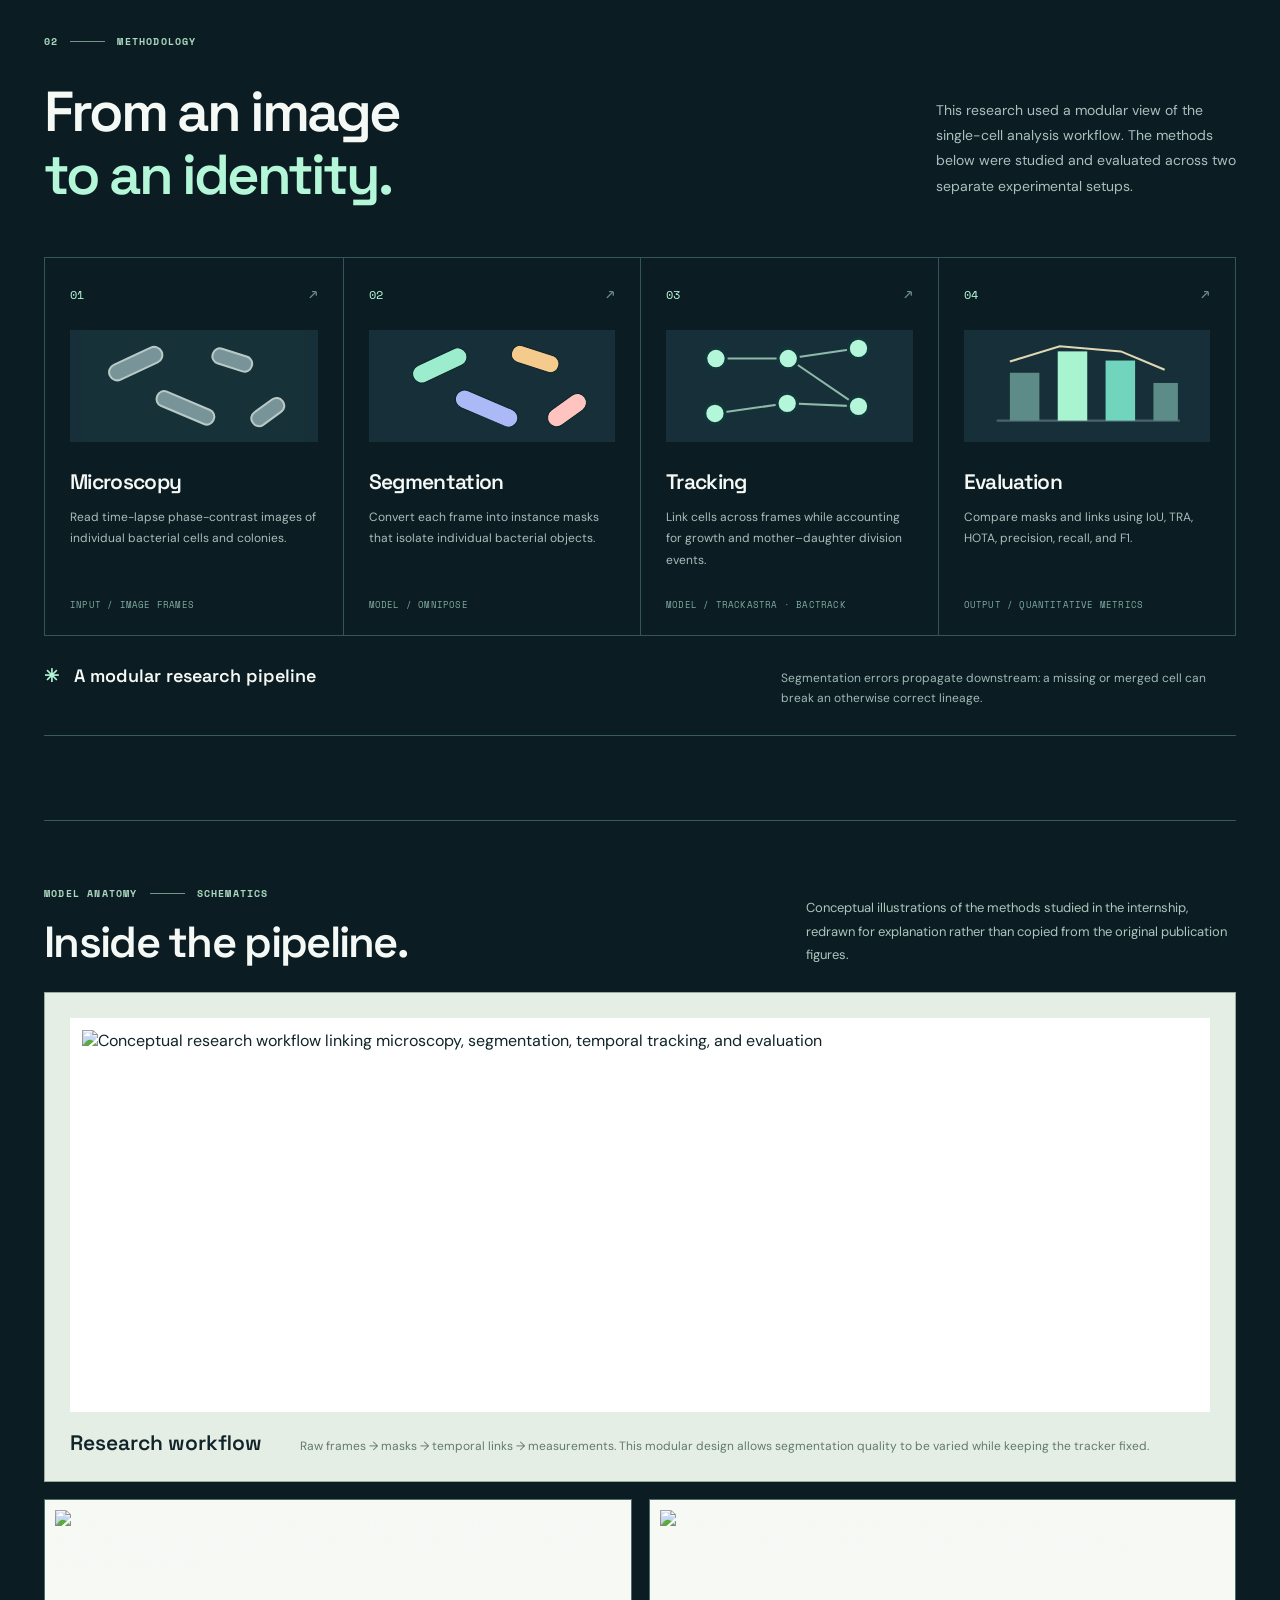
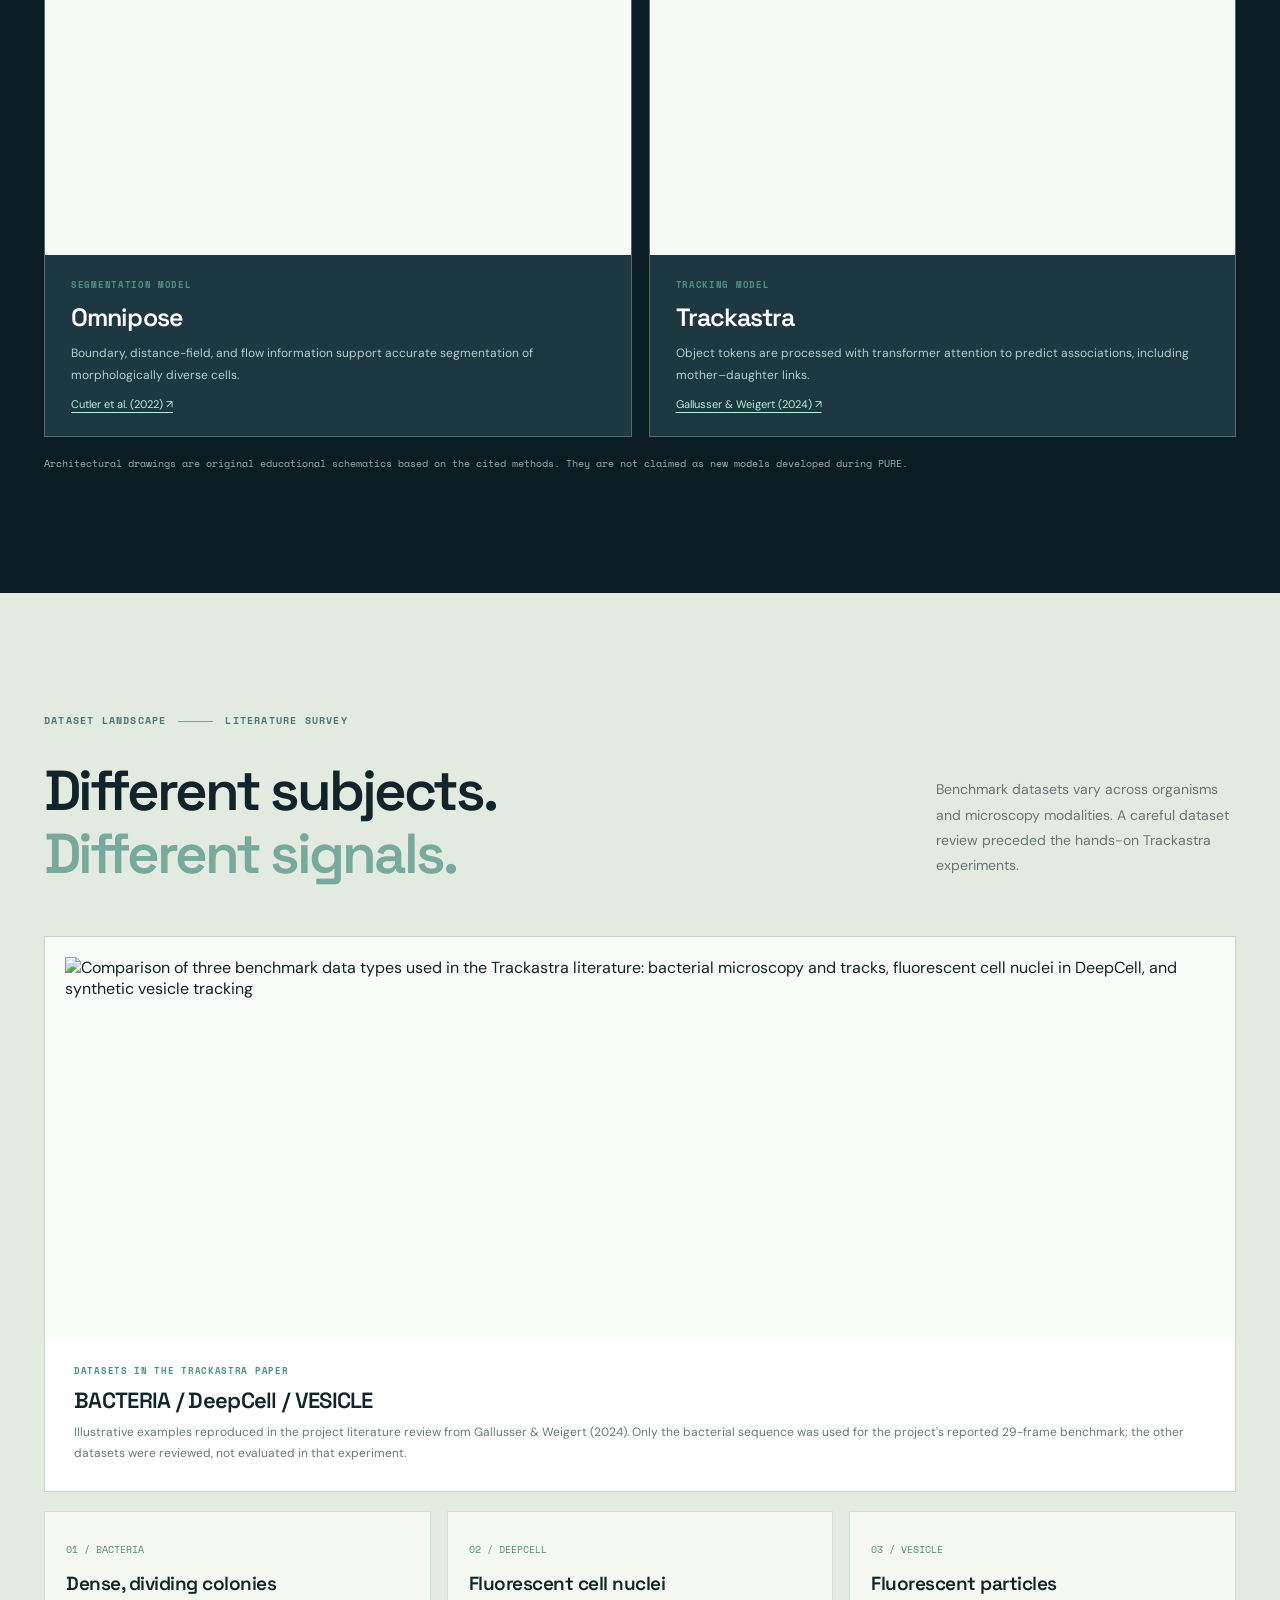
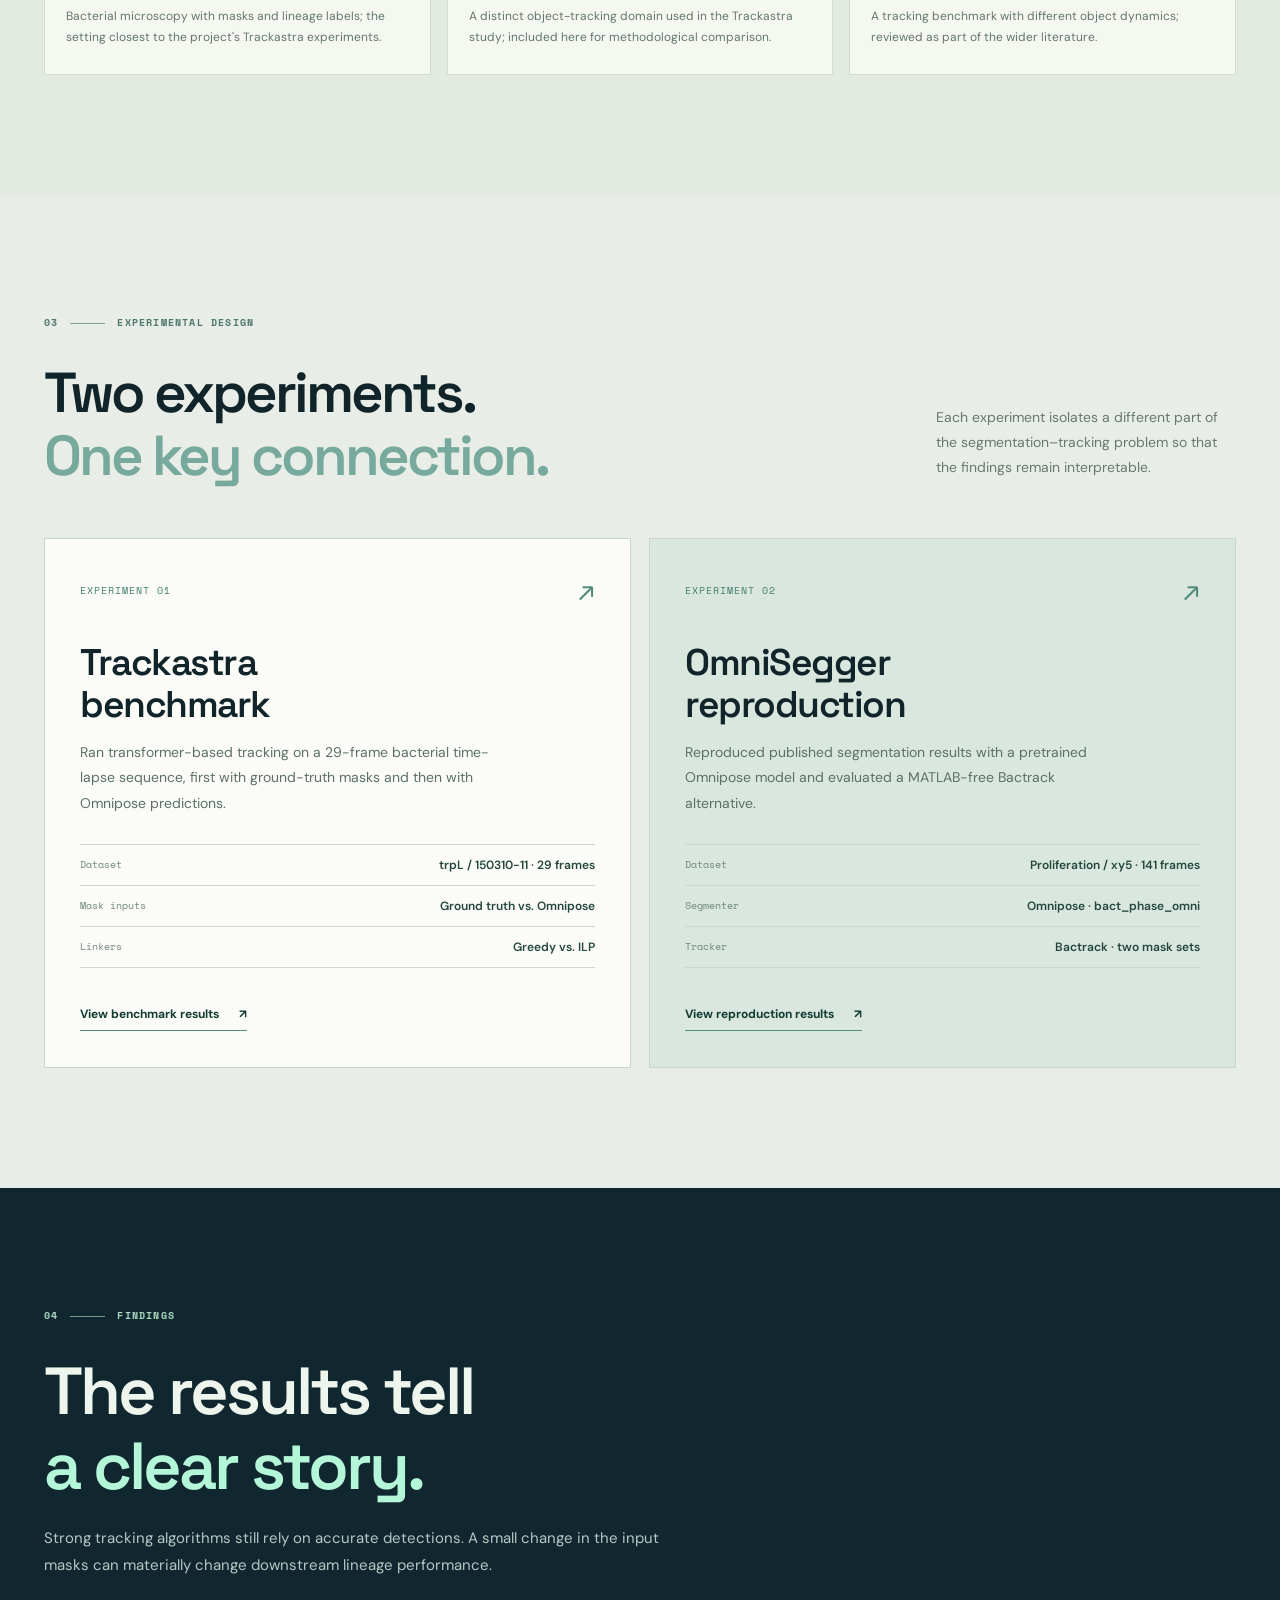
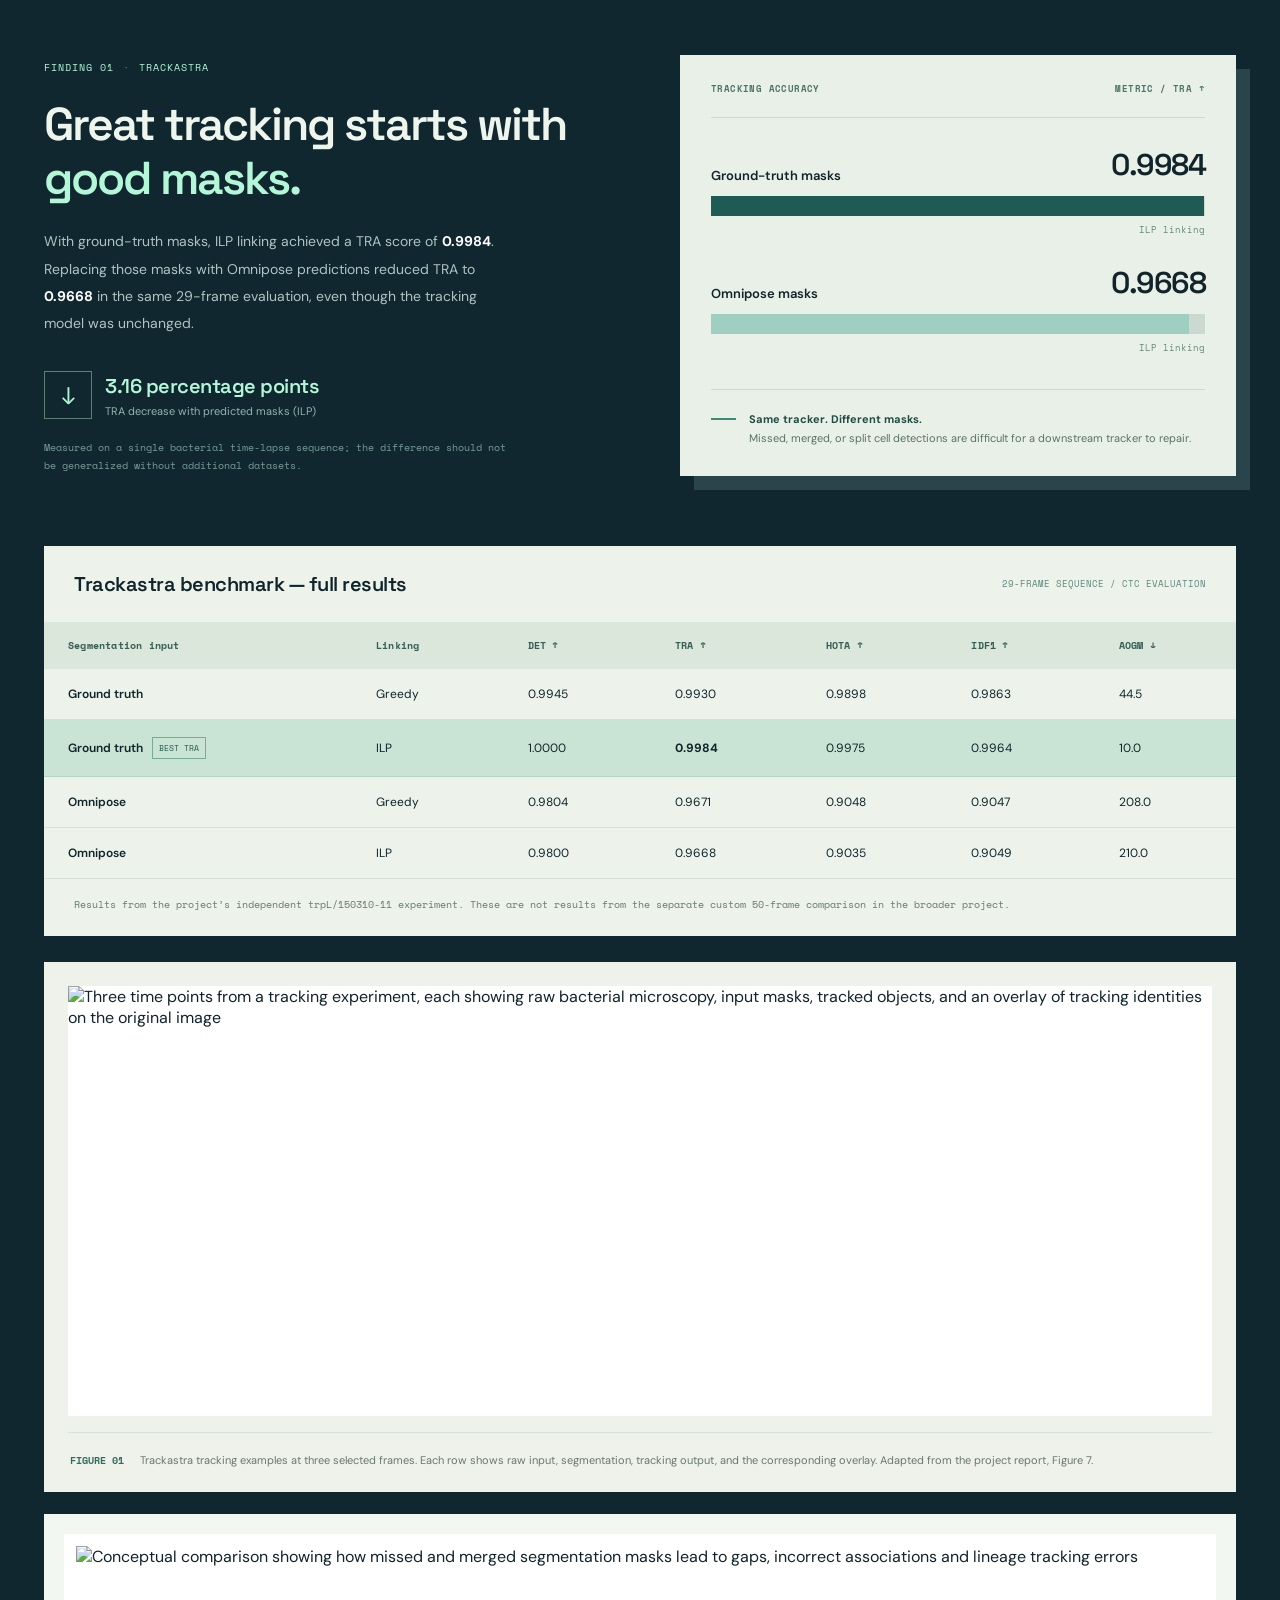
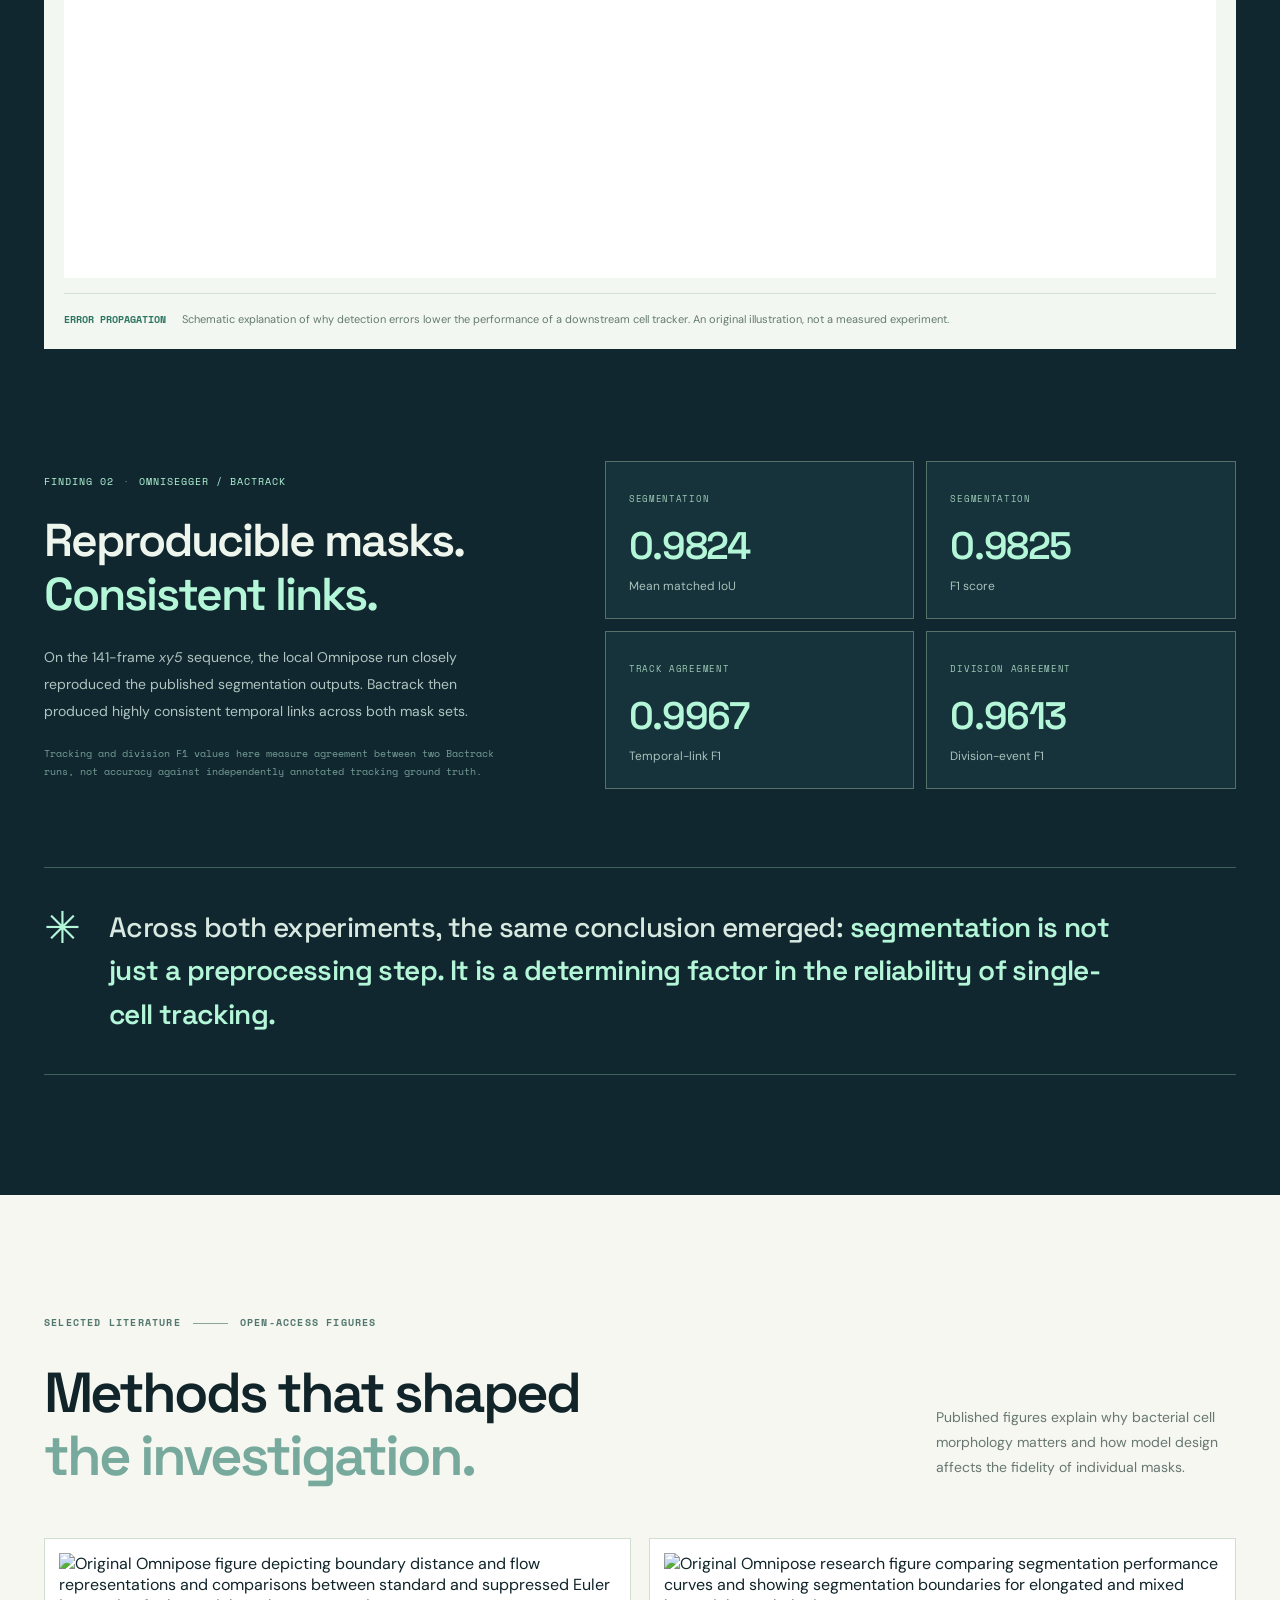
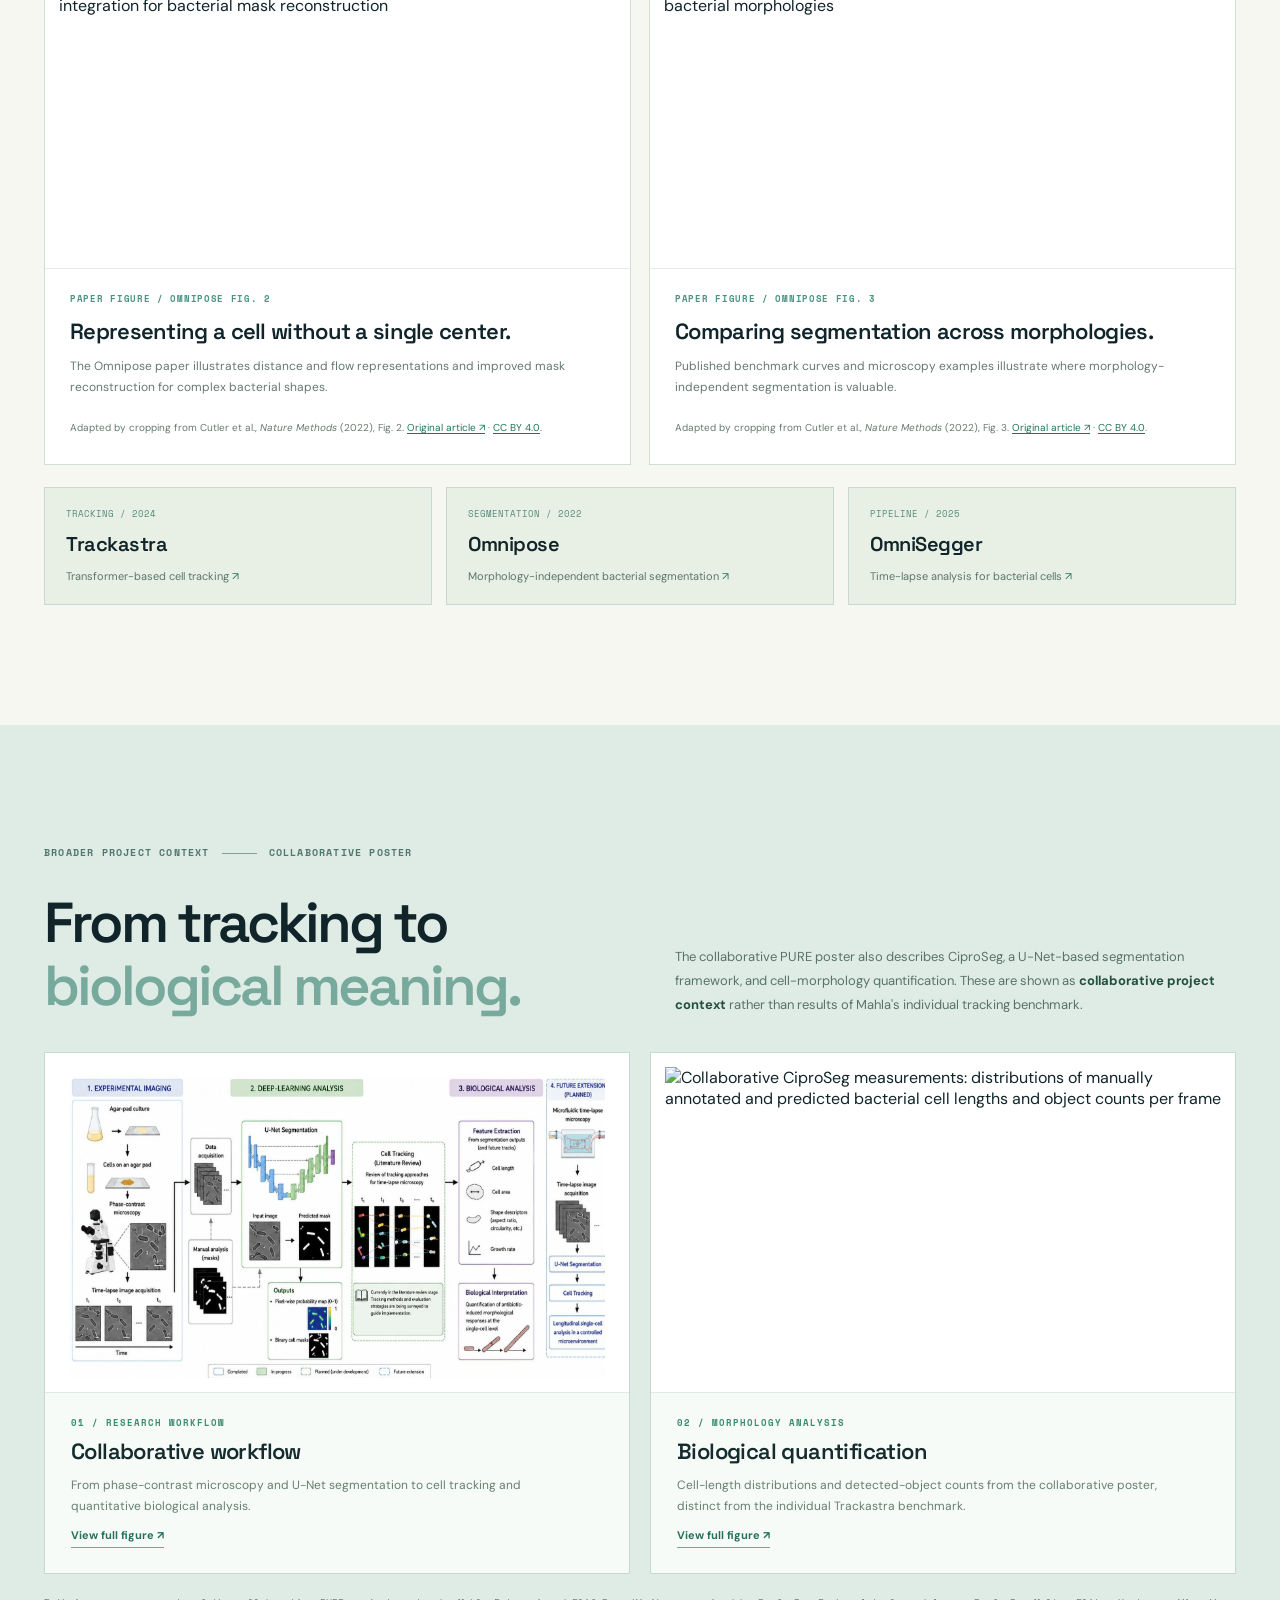
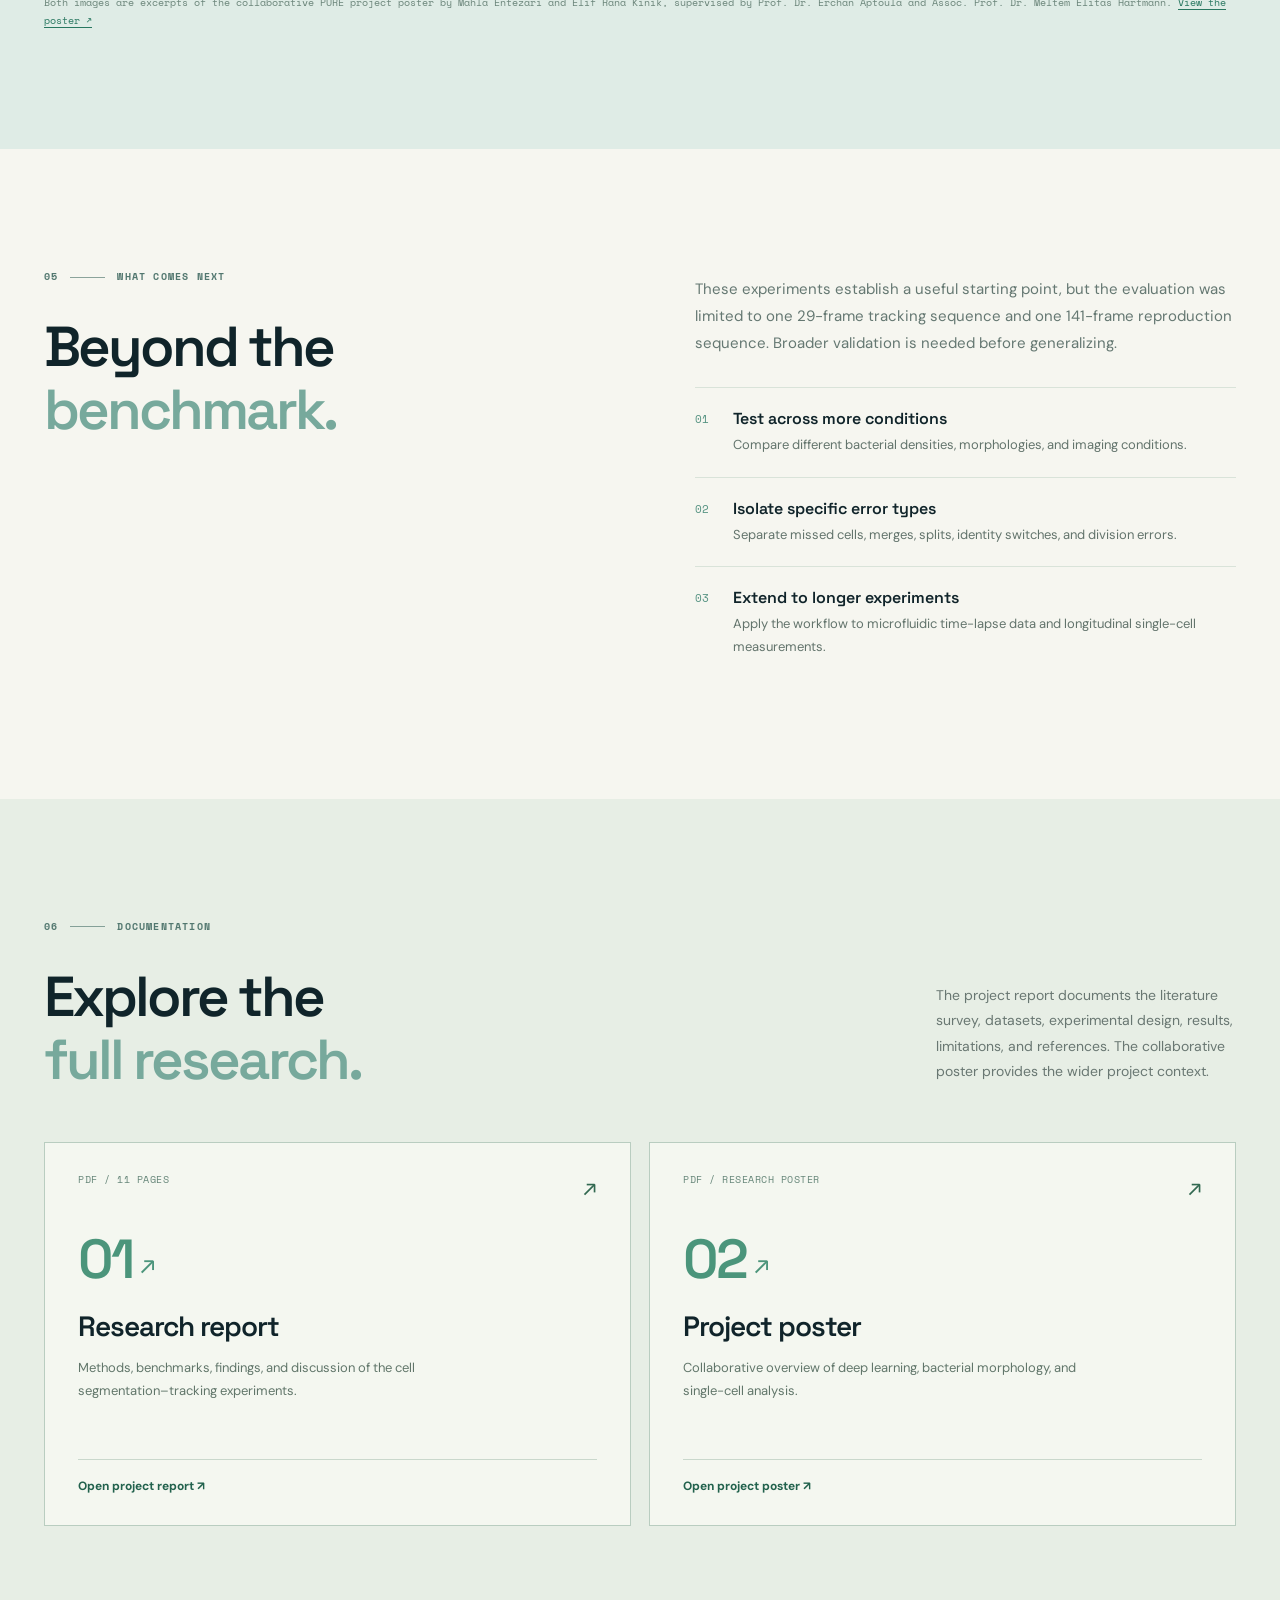
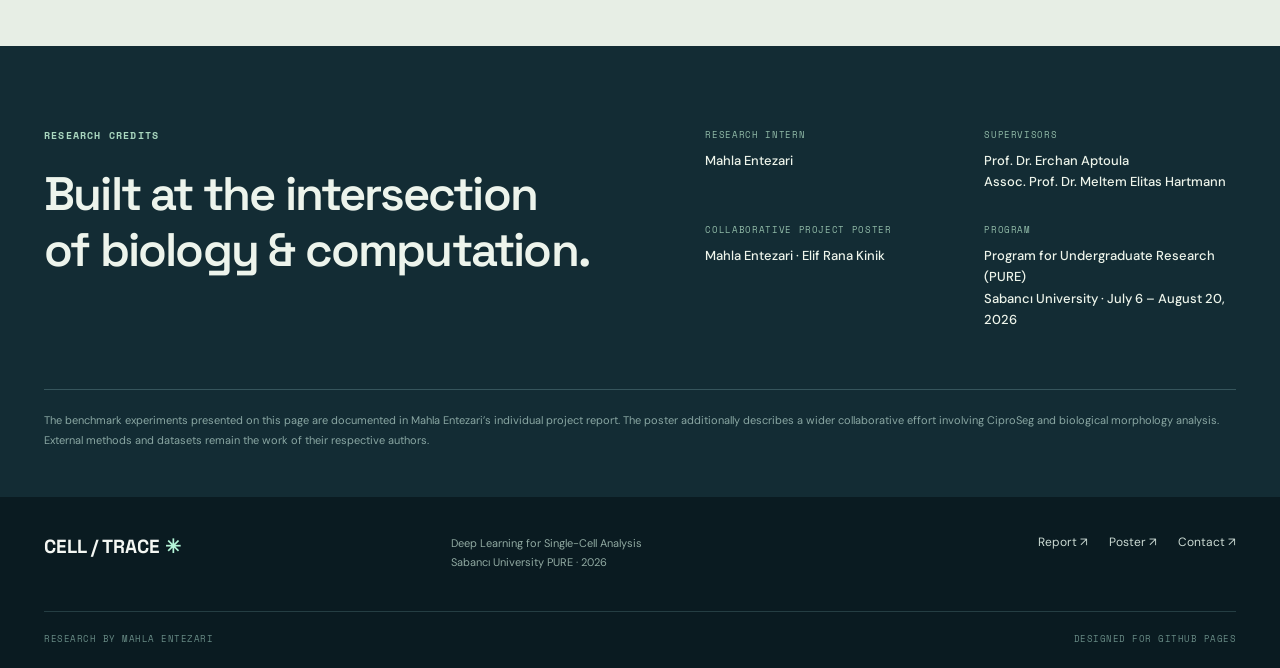
==== commit af74f15d: "Fix CiproSeg figure cards and responsive layout" ====
--- a/index.html
+++ b/index.html
@@ -214,8 +214,28 @@
       <div class="shell">
         <div class="collaboration-head"><div><div class="eyebrow">BROADER PROJECT CONTEXT <span class="eyebrow-rule"></span> COLLABORATIVE POSTER</div><h2 id="collaboration-title">From tracking to<br><span>biological meaning.</span></h2></div><p>The collaborative PURE poster also describes CiproSeg, a U-Net-based segmentation framework, and cell-morphology quantification. These are shown as <strong>collaborative project context</strong> rather than results of Mahla's individual tracking benchmark.</p></div>
         <div class="collaboration-grid">
-          <figure><a href="assets/ciproseg-workflow-context.webp" target="_blank" rel="noopener"><img src="assets/ciproseg-workflow-context.webp" loading="lazy" decoding="async" width="1639" height="1378" alt="Collaborative PURE project poster workflow illustrating microscopy acquisition, U-Net segmentation and downstream biological morphology analysis"></a><figcaption><strong>Collaborative workflow</strong><span>Experimental imaging → deep-learning analysis → biological morphology, illustrated in the PURE project poster.</span></figcaption></figure>
-          <figure><a href="assets/ciproseg-morphology-plots.webp" target="_blank" rel="noopener"><img src="assets/ciproseg-morphology-plots.webp" loading="lazy" decoding="async" width="1617" height="899" alt="Plots from collaborative CiproSeg poster comparing manual and predicted cell-length distributions and object counts per frame"></a><figcaption><strong>Biological quantification</strong><span>Representative cell-length distributions and cell counts from the collaborative poster; not part of the individual Trackastra benchmark.</span></figcaption></figure>
+          <figure class="collaboration-card">
+            <a class="collaboration-media" href="assets/ciproseg-workflow-context.webp" target="_blank" rel="noopener" aria-label="Open the full collaborative CiproSeg workflow figure">
+              <img src="assets/ciproseg-workflow-context.webp" loading="lazy" decoding="async" width="1639" height="950" alt="Collaborative PURE workflow: experimental imaging, U-Net segmentation, cell tracking and biological morphology analysis">
+            </a>
+            <figcaption>
+              <span class="collaboration-kicker">01 / RESEARCH WORKFLOW</span>
+              <strong>Collaborative workflow</strong>
+              <p>From phase-contrast microscopy and U-Net segmentation to cell tracking and quantitative biological analysis.</p>
+              <a class="collaboration-expand" href="assets/ciproseg-workflow-context.webp" target="_blank" rel="noopener">View full figure <span aria-hidden="true">↗</span></a>
+            </figcaption>
+          </figure>
+          <figure class="collaboration-card">
+            <a class="collaboration-media" href="assets/ciproseg-morphology-plots.webp" target="_blank" rel="noopener" aria-label="Open the full CiproSeg biological quantification plots">
+              <img src="assets/ciproseg-morphology-plots.webp" loading="lazy" decoding="async" width="1617" height="899" alt="Collaborative CiproSeg measurements: distributions of manually annotated and predicted bacterial cell lengths and object counts per frame">
+            </a>
+            <figcaption>
+              <span class="collaboration-kicker">02 / MORPHOLOGY ANALYSIS</span>
+              <strong>Biological quantification</strong>
+              <p>Cell-length distributions and detected-object counts from the collaborative poster, distinct from the individual Trackastra benchmark.</p>
+              <a class="collaboration-expand" href="assets/ciproseg-morphology-plots.webp" target="_blank" rel="noopener">View full figure <span aria-hidden="true">↗</span></a>
+            </figcaption>
+          </figure>
         </div>
         <p class="asset-credit">Both images are excerpts of the collaborative PURE project poster by Mahla Entezari and Elif Rana Kinik, supervised by Prof. Dr. Erchan Aptoula and Assoc. Prof. Dr. Meltem Elitas Hartmann. <a href="assets/project-poster.pdf" target="_blank" rel="noopener">View the poster ↗</a></p>
       </div>
--- a/styles.css
+++ b/styles.css
@@ -456,13 +456,17 @@
 .collaboration-head{display:grid;grid-template-columns:1fr 1fr;gap:70px;align-items:end;margin-bottom:34px}
 .collaboration-head p{color:#597367;font-size:13px;line-height:1.85}
 .collaboration-head strong{color:#234f40}
-.collaboration-grid{display:grid;grid-template-columns:1fr 1fr;gap:18px}
-.collaboration-grid figure{background:#f7fbf7;border:1px solid #c5d9cd;min-width:0;display:flex;flex-direction:column}
-.collaboration-grid a{height:330px;display:grid;place-items:center;padding:15px;background:#fff}
-.collaboration-grid img{width:100%;height:100%;object-fit:contain}
-.collaboration-grid figcaption{display:flex;flex-direction:column;gap:9px;padding:22px 24px 25px}
-.collaboration-grid figcaption strong{font:600 21px var(--display)}
-.collaboration-grid figcaption span{font-size:12px;color:#667e71;line-height:1.8}
+.collaboration-grid{display:grid;grid-template-columns:repeat(2,minmax(0,1fr));gap:20px;align-items:stretch}
+.collaboration-card{background:#f7fbf7;border:1px solid #c5d9cd;min-width:0;display:flex;flex-direction:column;overflow:hidden}
+.collaboration-card>.collaboration-media{display:block;position:relative;height:340px;flex:none;overflow:hidden;background:#fff;border-bottom:1px solid #e1e9e3}
+/* Absolutely position the image: its intrinsic height can never push past the media frame or overlap captions. */
+.collaboration-card>.collaboration-media img{position:absolute;inset:14px;width:calc(100% - 28px);height:calc(100% - 28px);min-width:0;min-height:0;max-width:none;object-fit:contain}
+.collaboration-card figcaption{display:flex;flex:1;flex-direction:column;align-items:flex-start;gap:9px;padding:23px 26px 25px;background:#f7fbf7}
+.collaboration-kicker{font:700 9px/1.5 var(--mono);letter-spacing:1px;color:#3c8a73}
+.collaboration-card figcaption strong{font:600 22px/1.25 var(--display);letter-spacing:-.6px;color:#152b2d}
+.collaboration-card figcaption p{font-size:12px;line-height:1.8;color:#667e71;max-width:480px}
+.collaboration-expand{font:700 11px/1.6 var(--body);color:#246f5d;border-bottom:1px solid #6aac96;padding-bottom:3px;margin-top:auto}
+.collaboration-expand:hover{color:#15513e}
 @media (max-width:1000px){
  .nav-links{gap:17px}
  .atlas-grid{grid-template-columns:1fr 1fr}
@@ -481,7 +485,7 @@
  .architecture-card>a:first-child{aspect-ratio:1.9}
  .dataset-details,.paper-links{grid-template-columns:1fr}
  .dataset-details{gap:9px}
- .collaboration-grid a{height:290px}
+ .collaboration-card>.collaboration-media{height:290px}
  .literature-figure .figure-image-link{height:330px}
 }
 @media (max-width:600px){
@@ -499,7 +503,7 @@
  .dataset-hero figcaption{padding:20px}
  .literature-figure .figure-image-link{height:240px;padding:8px}
  .literature-figure figcaption{padding:20px}
- .collaboration-grid a{height:230px;padding:8px}
+ .collaboration-card>.collaboration-media{height:230px}
  .result-diagram{padding:9px}
  .result-diagram figcaption{display:block;padding:13px 5px}
  .result-diagram figcaption span{display:block;margin-bottom:8px}
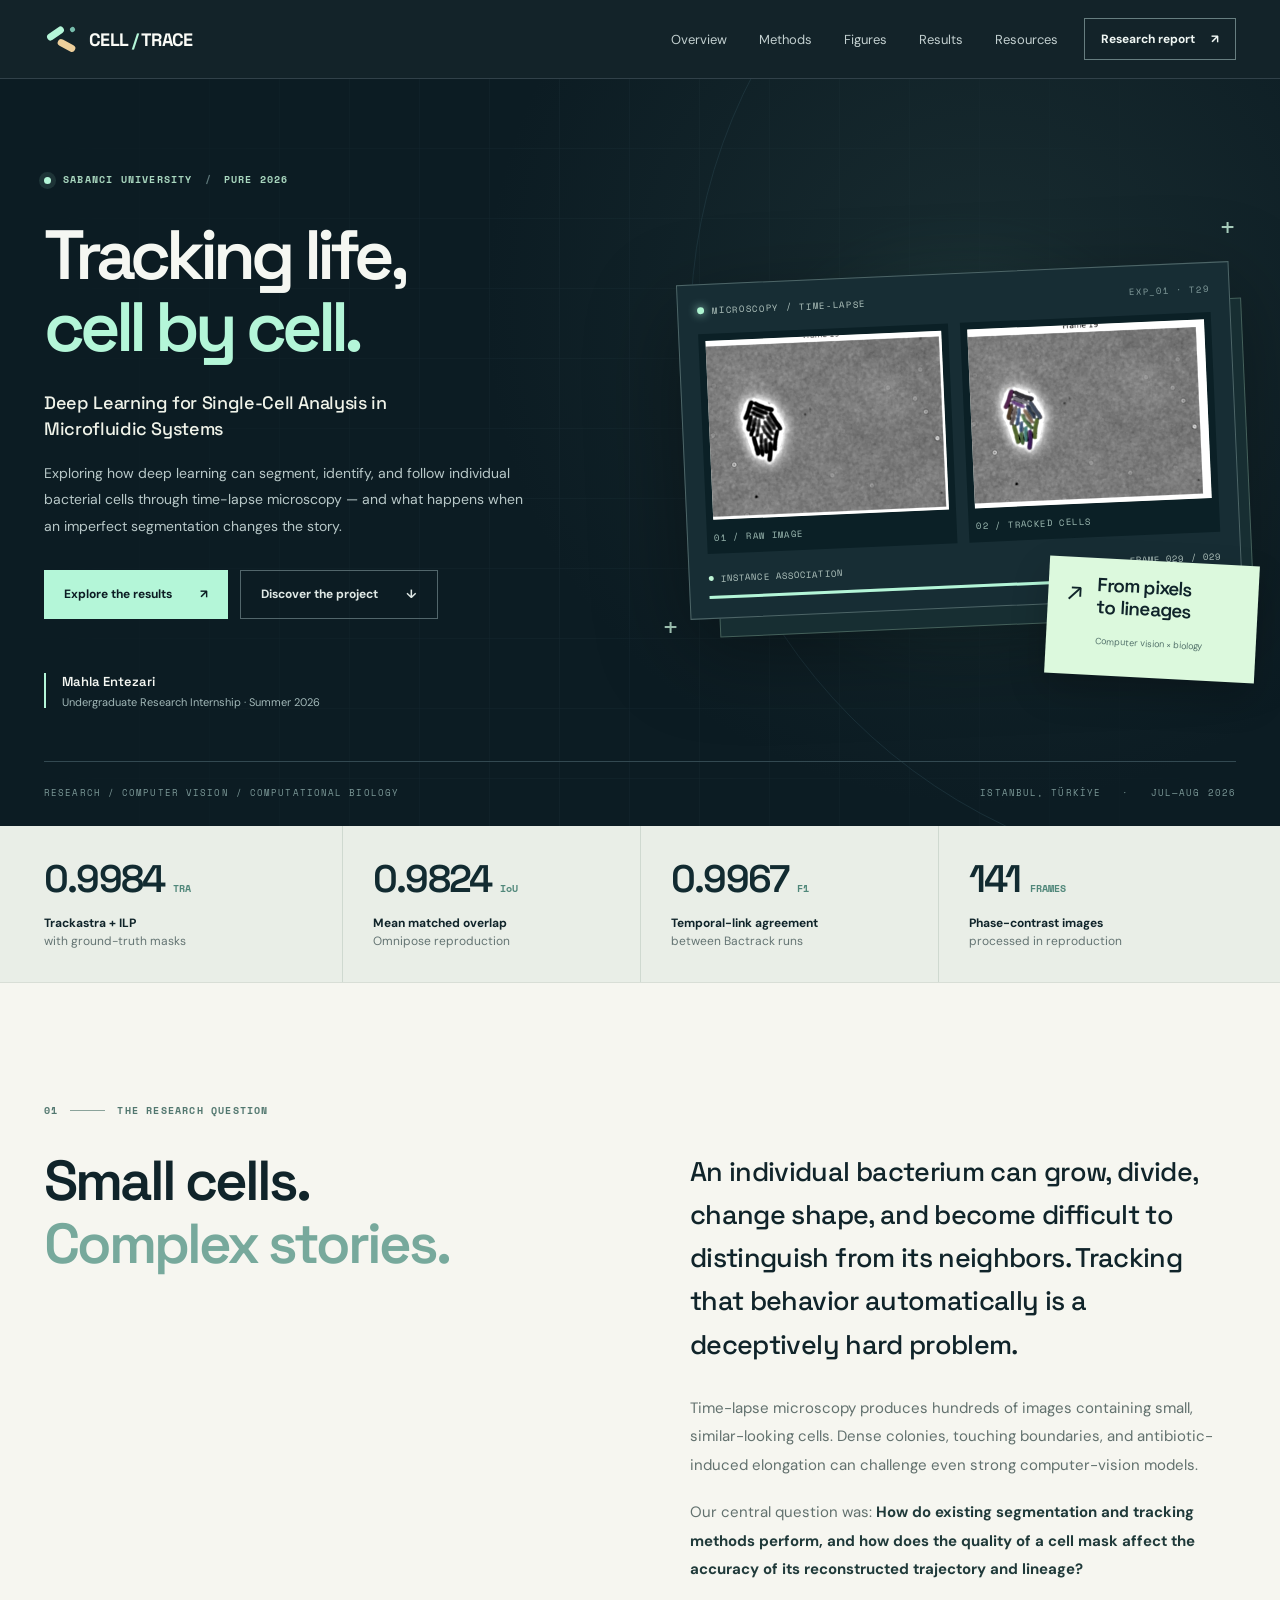
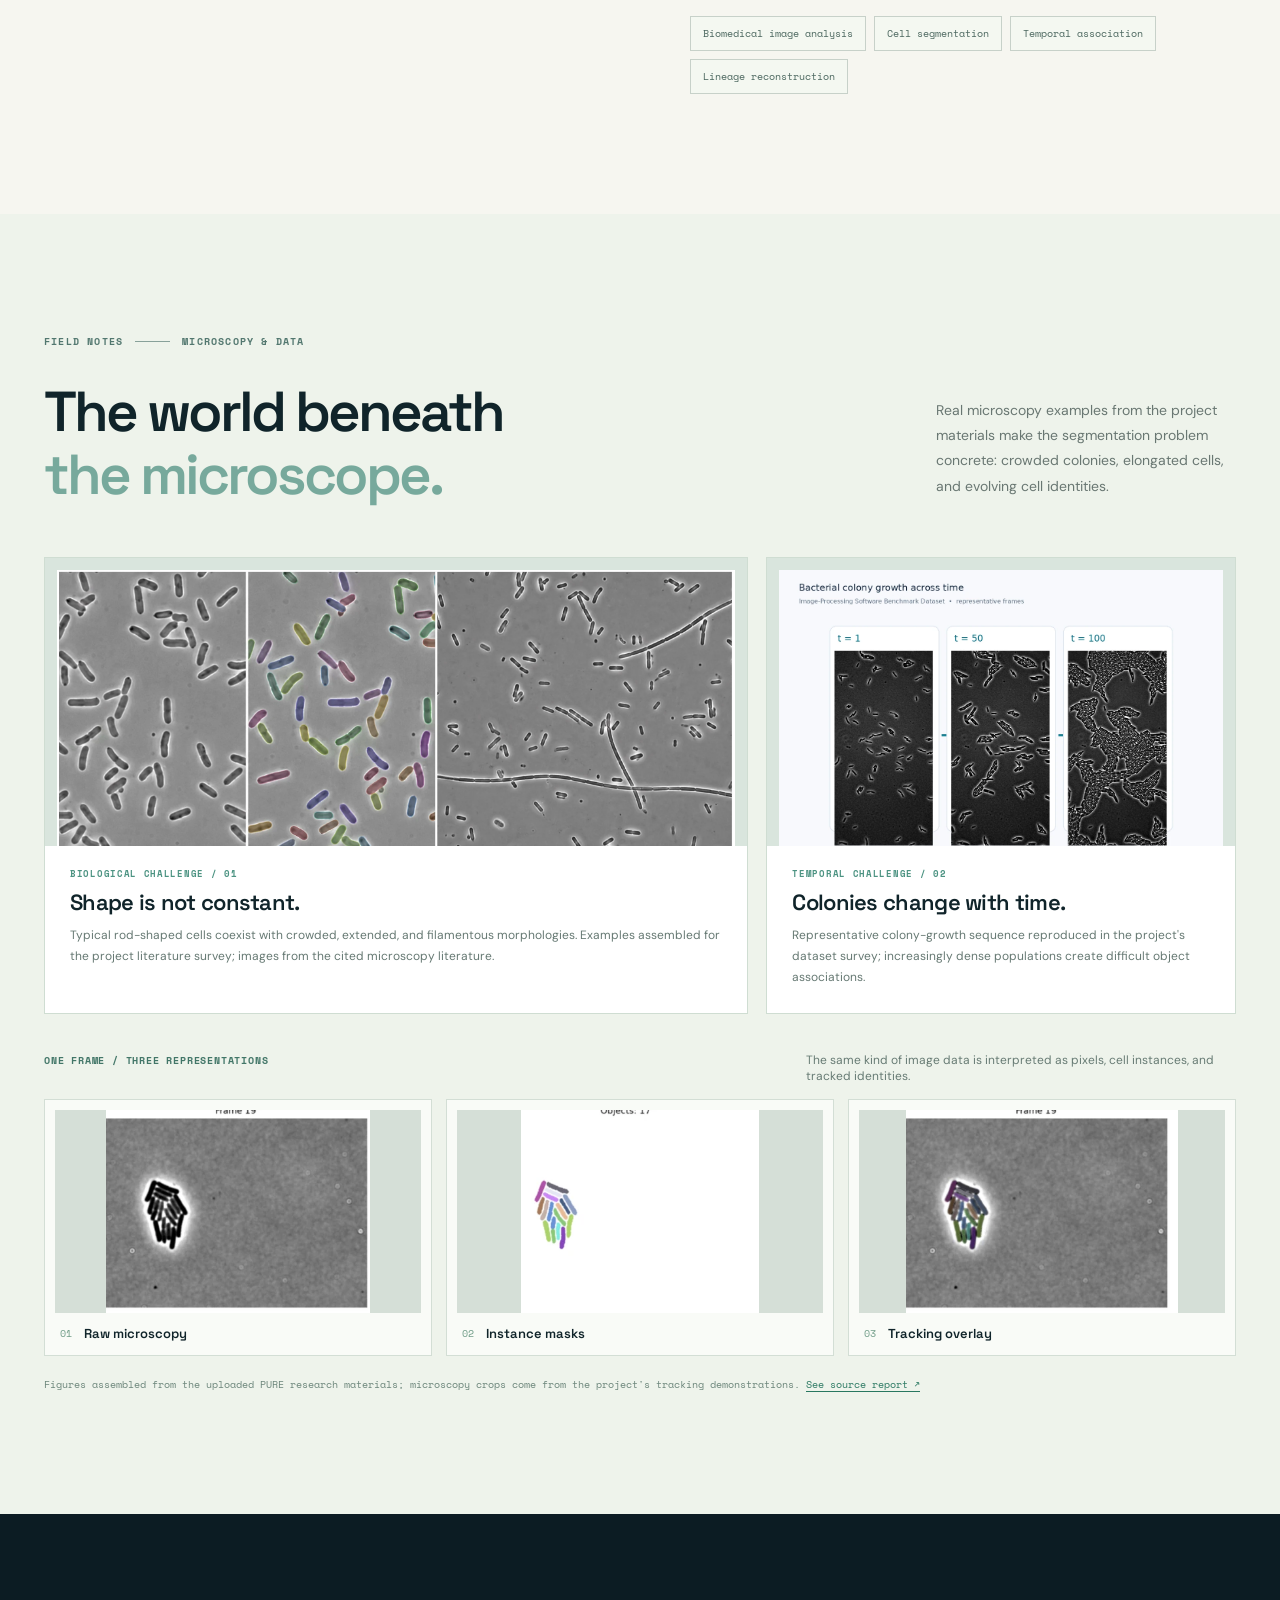
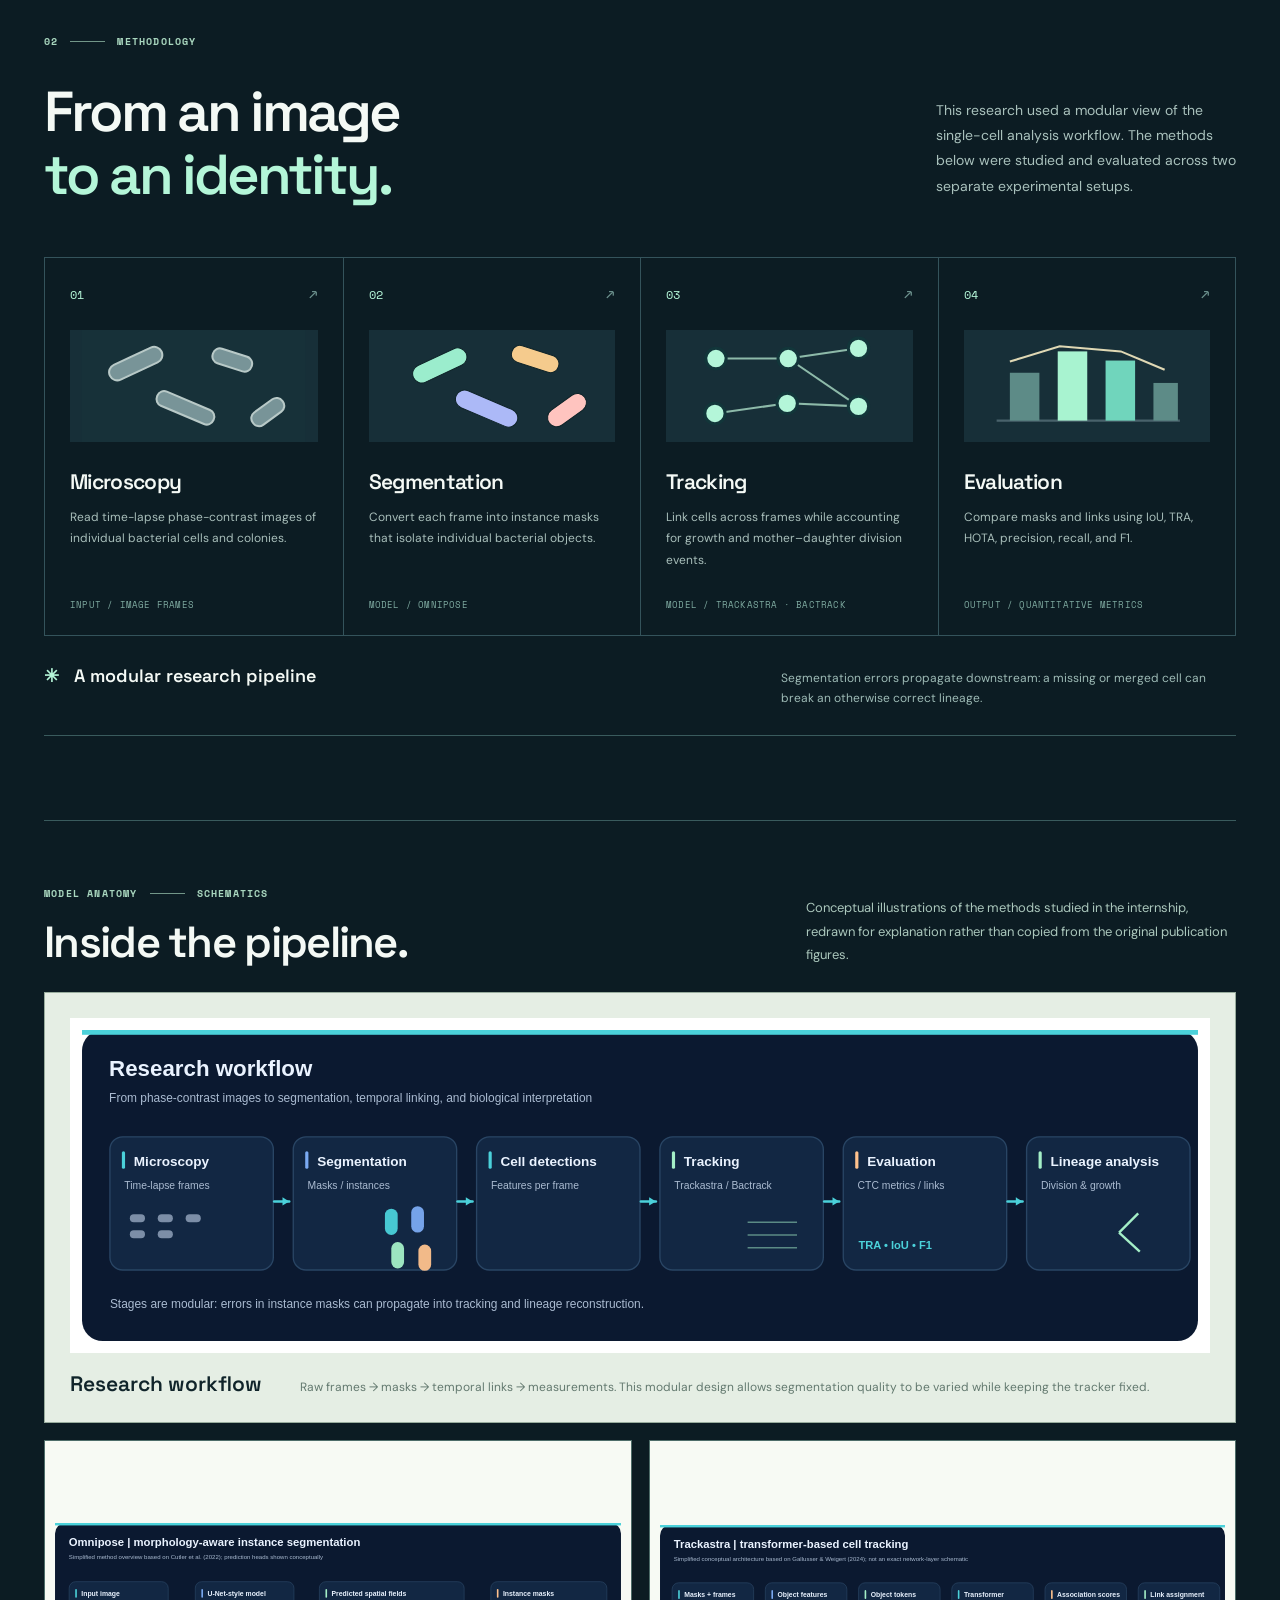
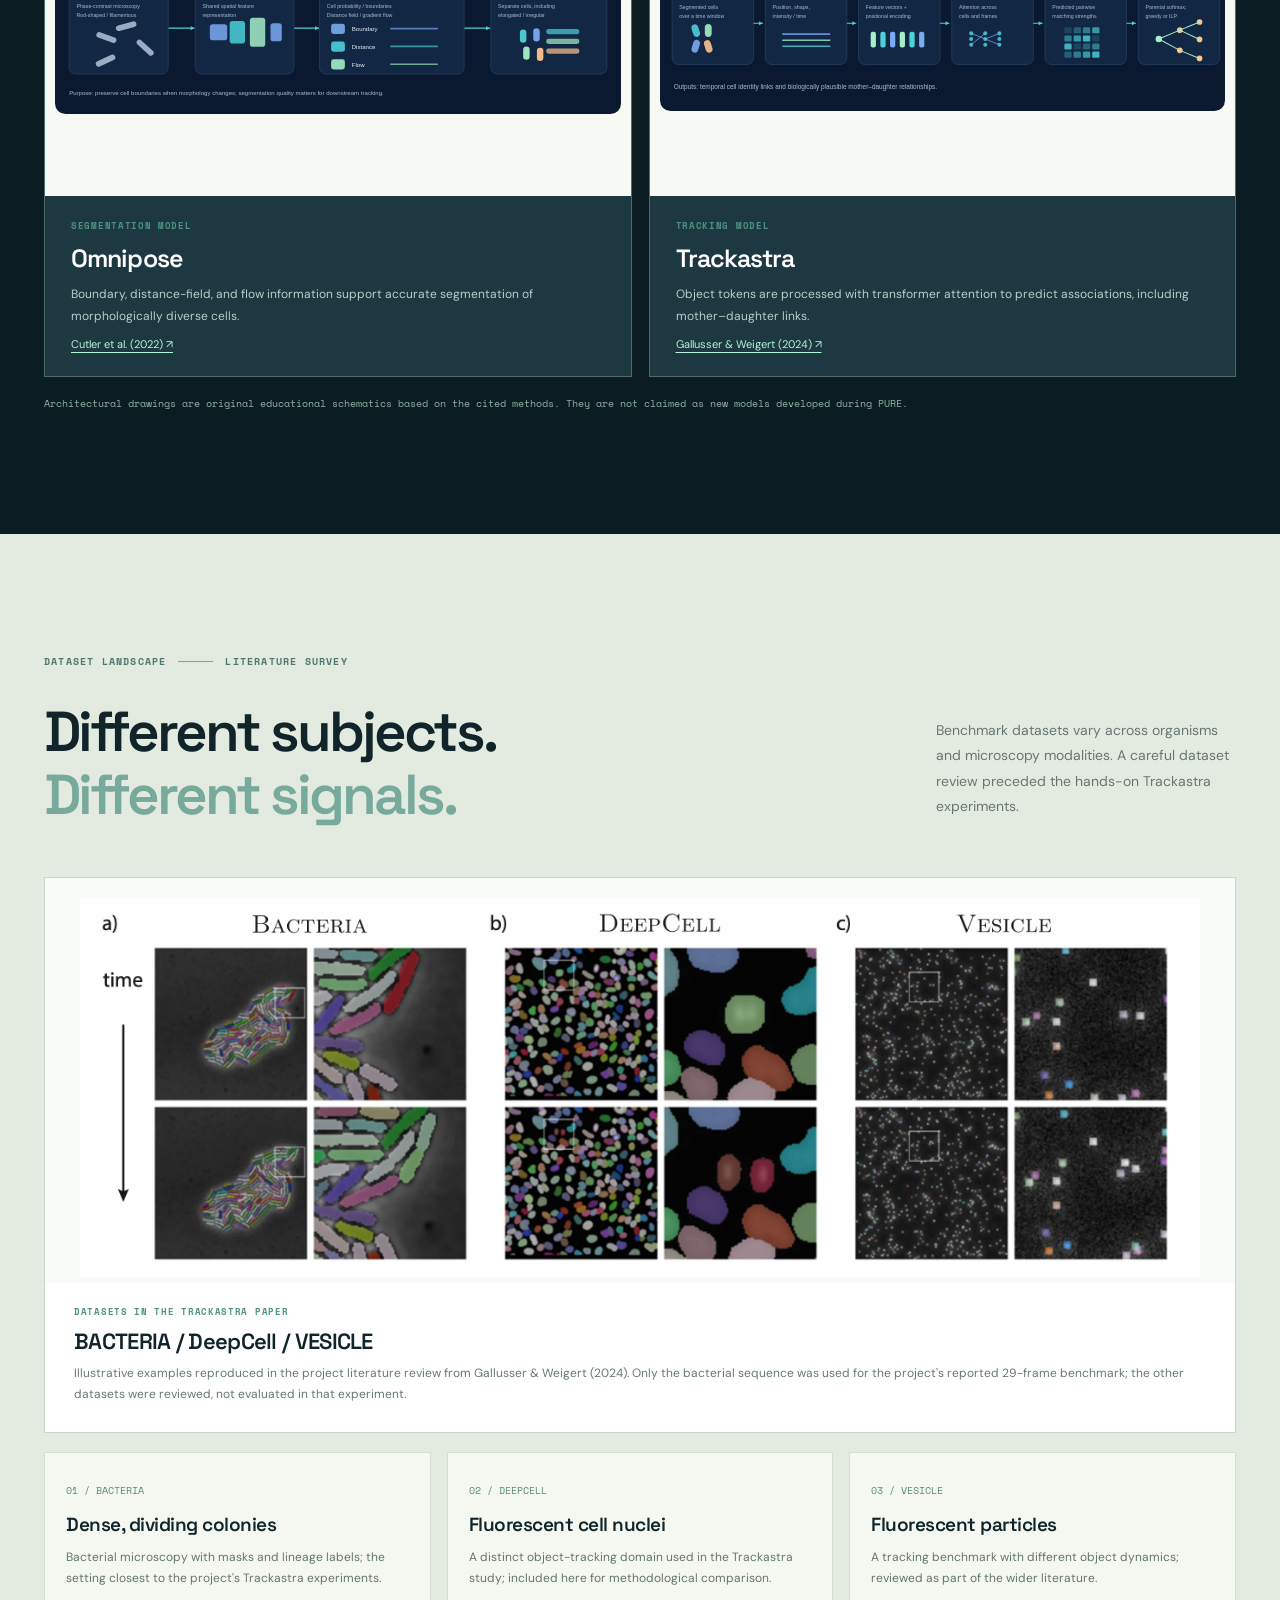
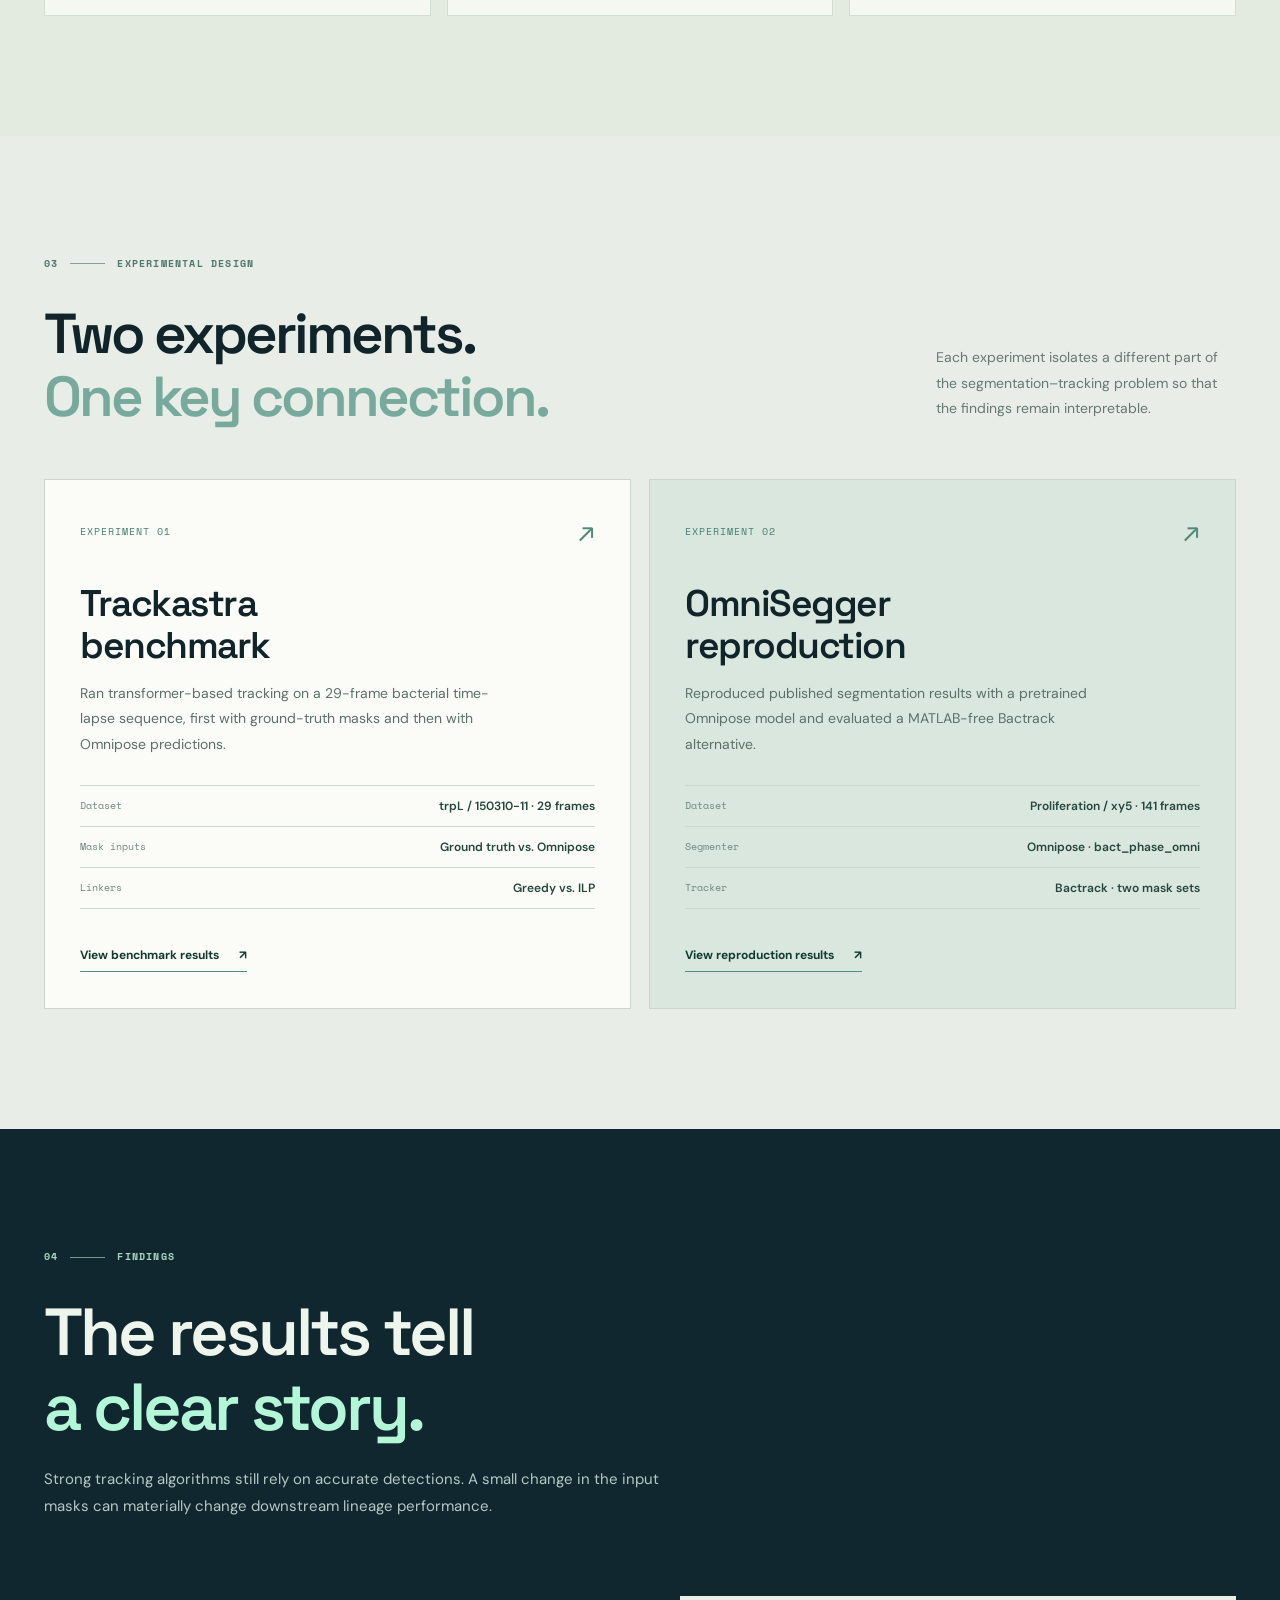
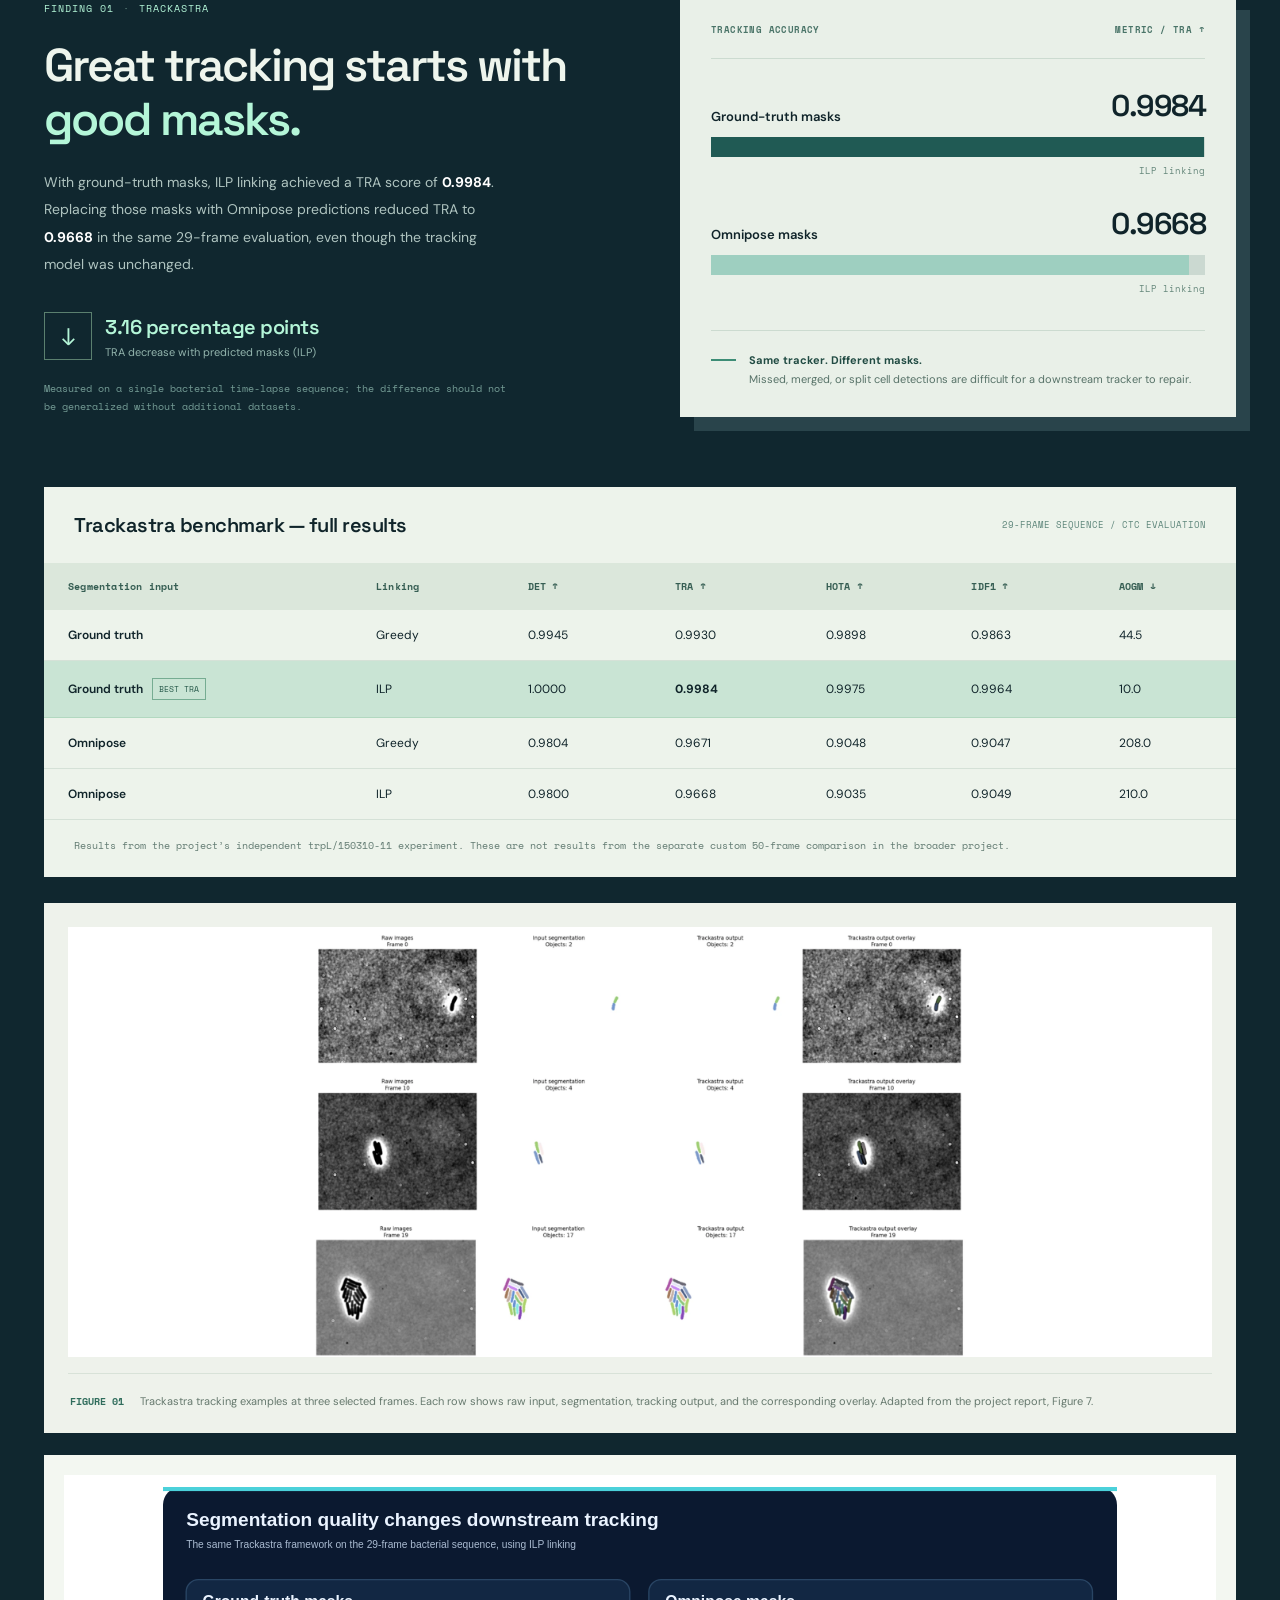
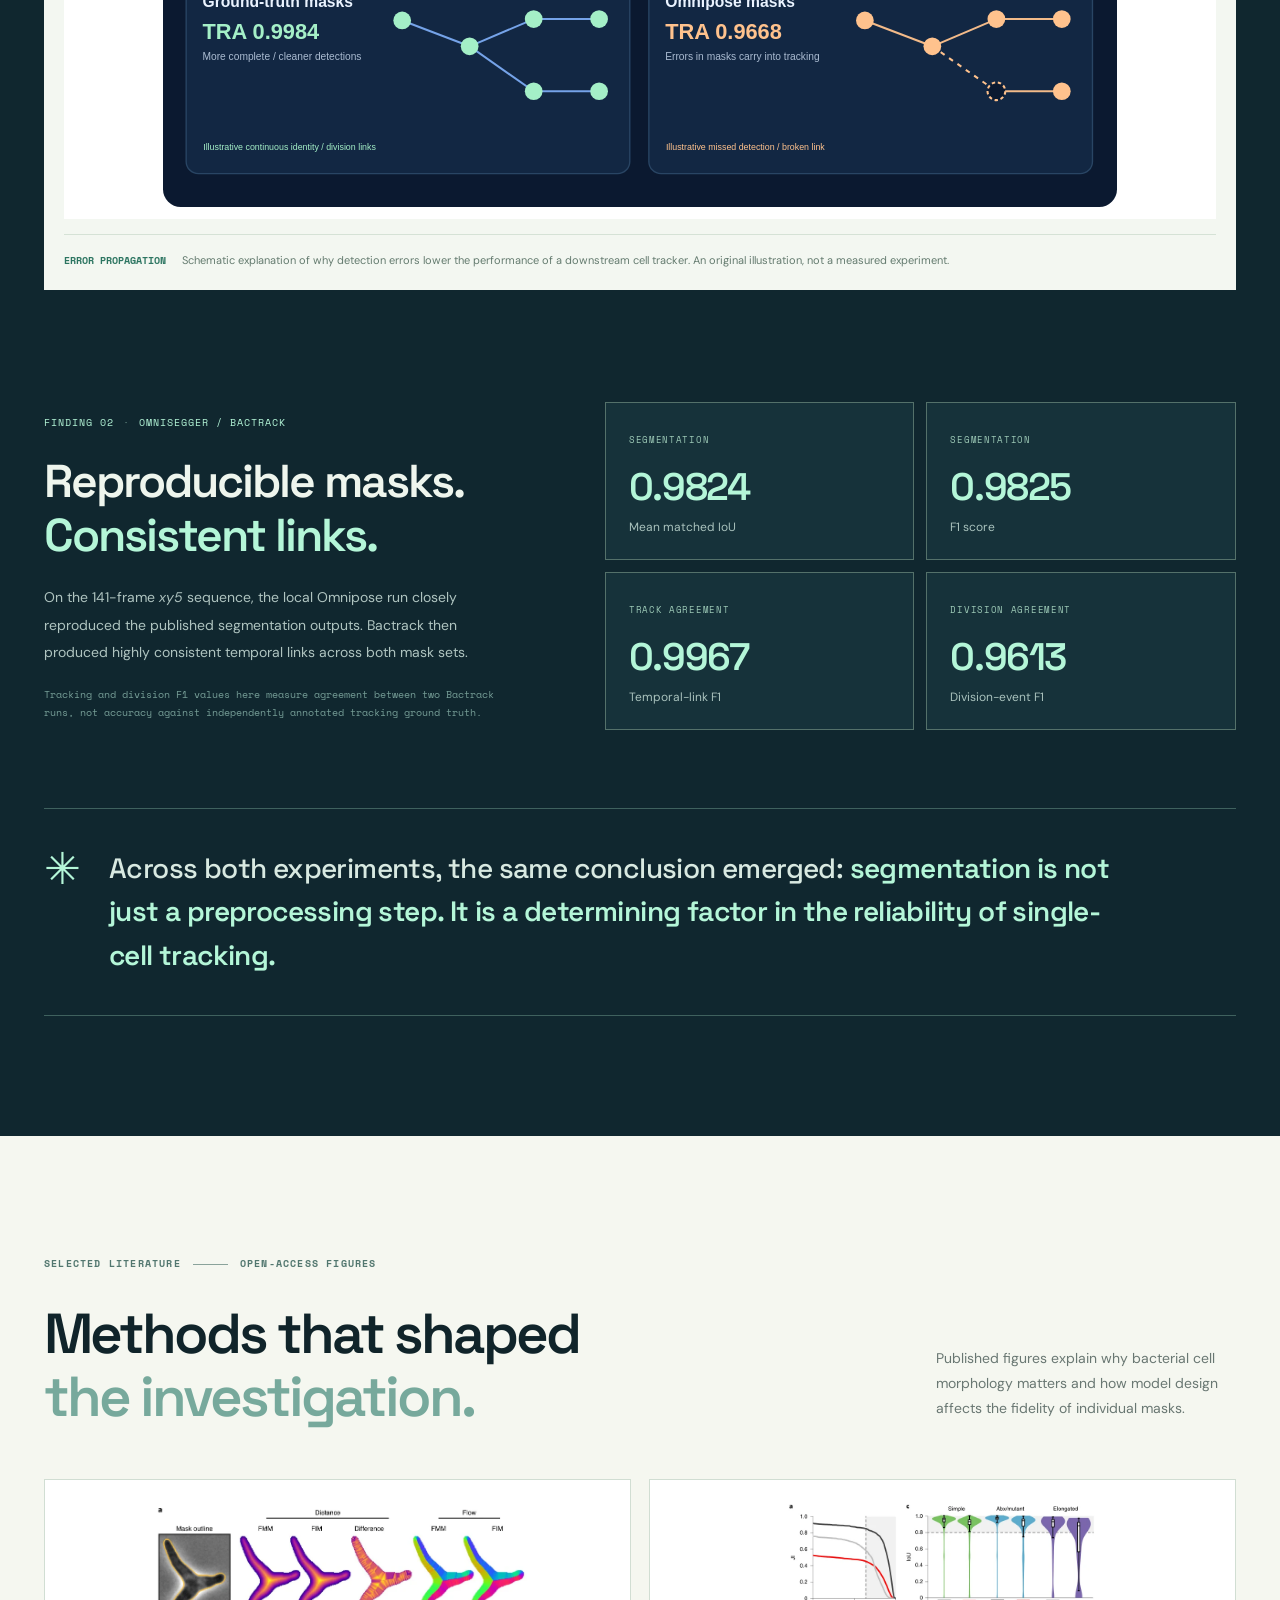
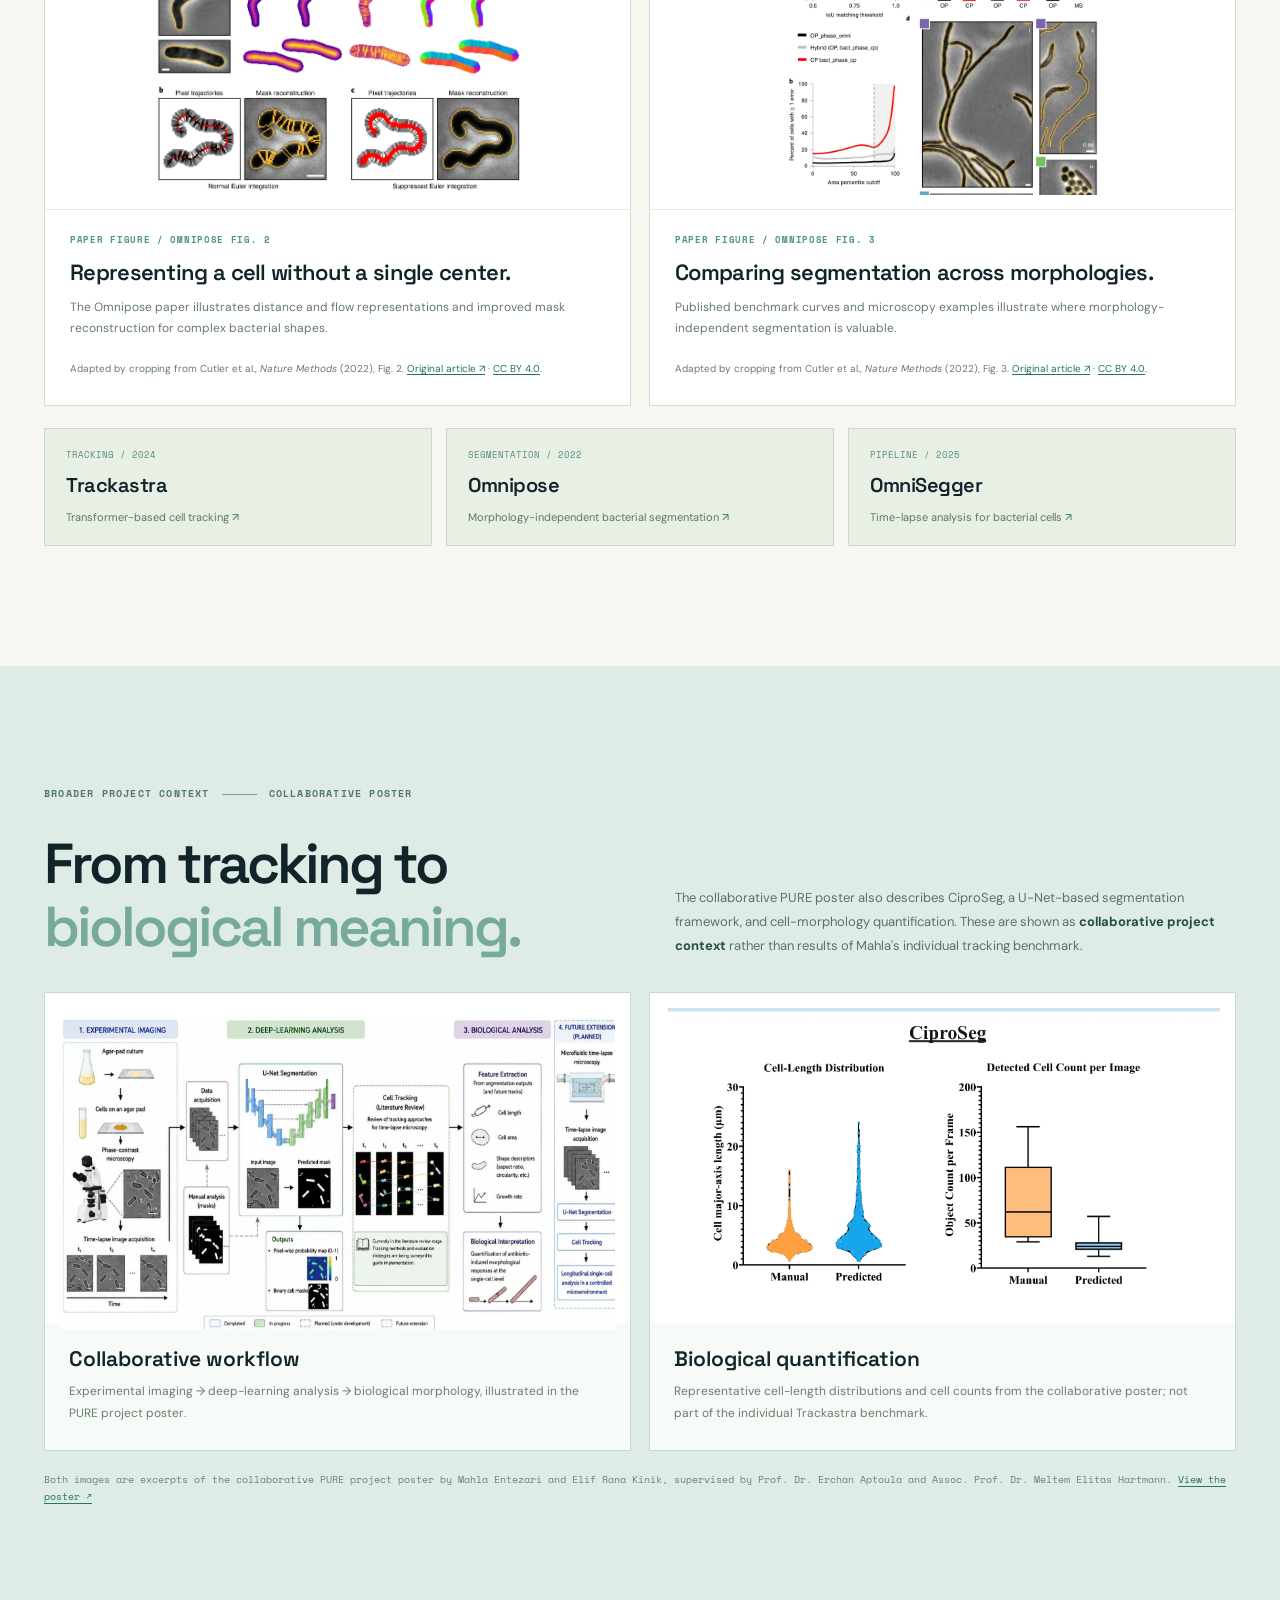
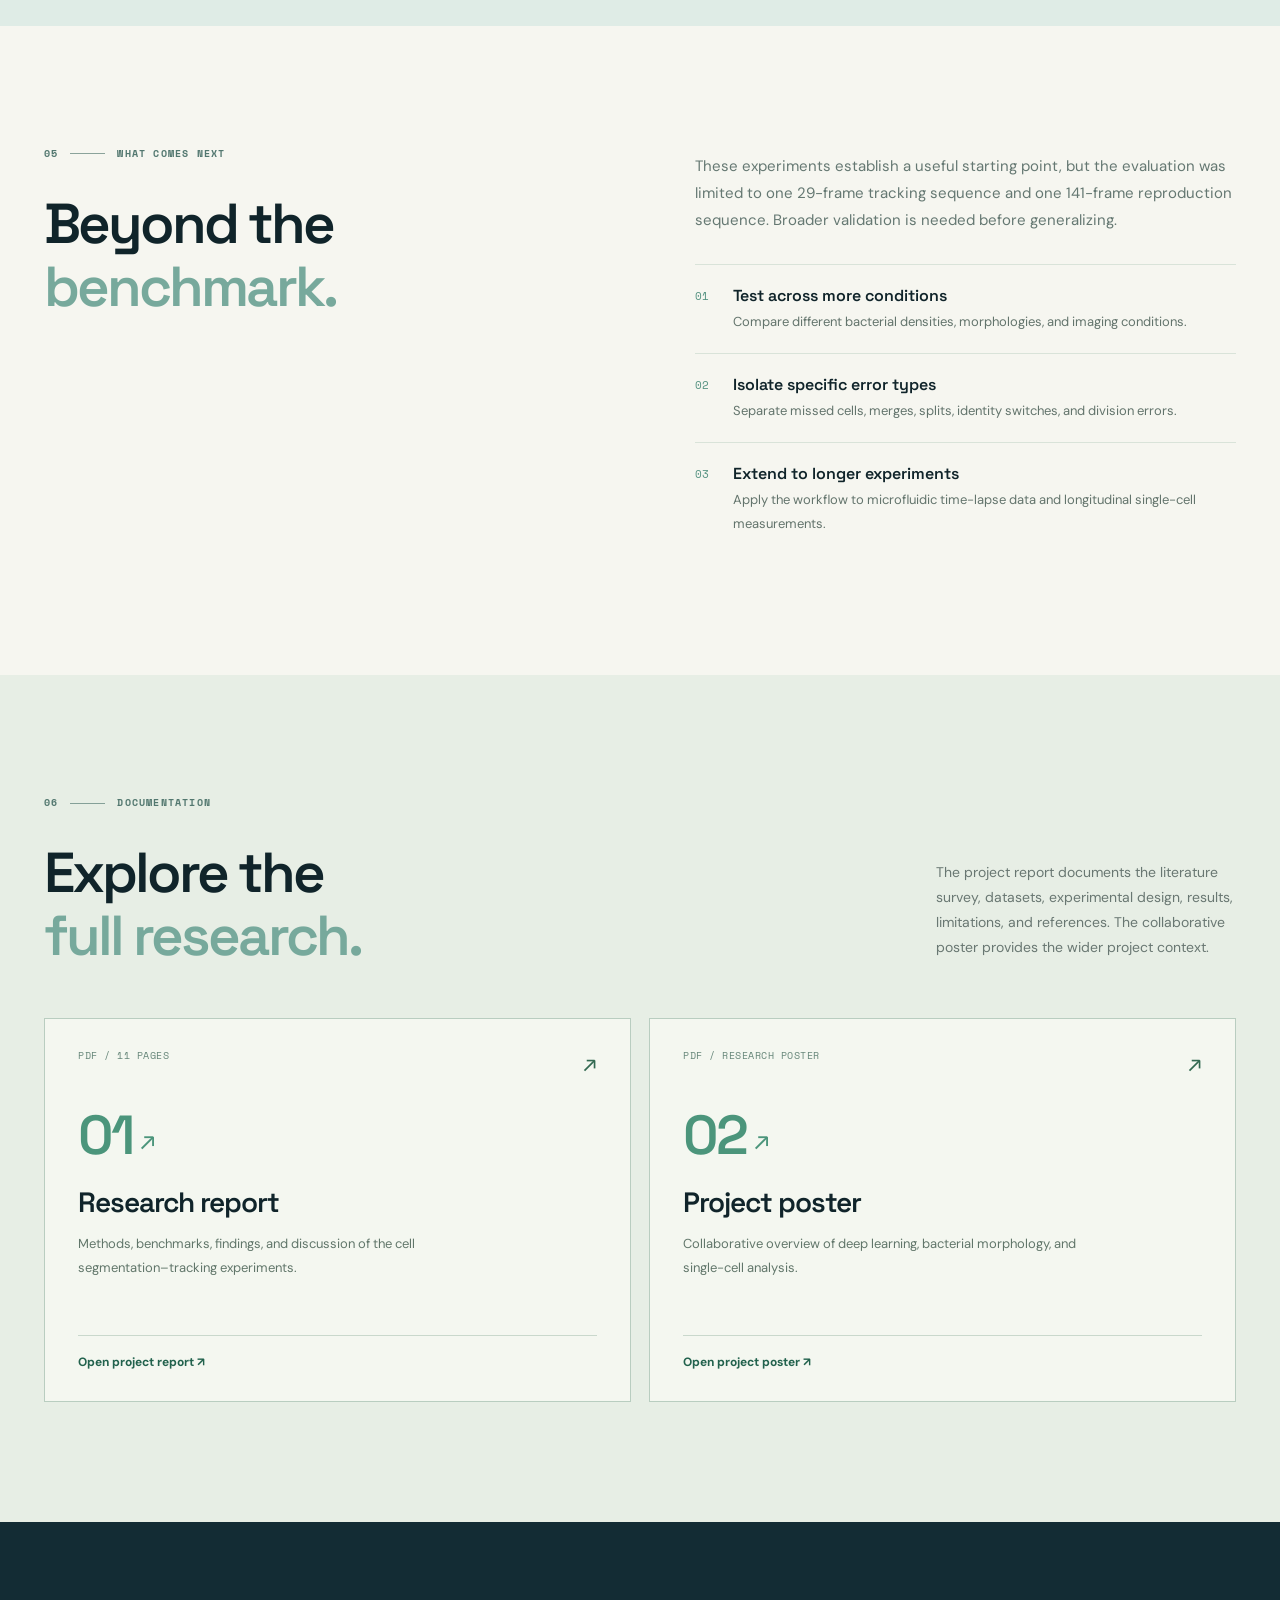
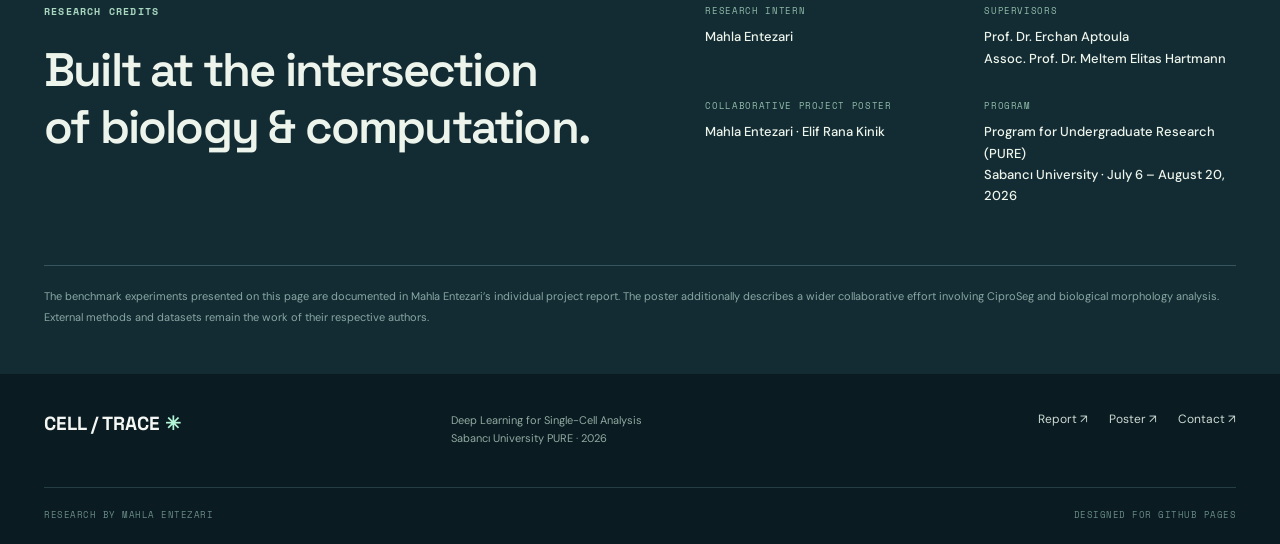
==== commit c890c776: "Fix CiproSeg figure cards and responsive layout" ====
--- a/index.html
+++ b/index.html
@@ -214,28 +214,8 @@
       <div class="shell">
         <div class="collaboration-head"><div><div class="eyebrow">BROADER PROJECT CONTEXT <span class="eyebrow-rule"></span> COLLABORATIVE POSTER</div><h2 id="collaboration-title">From tracking to<br><span>biological meaning.</span></h2></div><p>The collaborative PURE poster also describes CiproSeg, a U-Net-based segmentation framework, and cell-morphology quantification. These are shown as <strong>collaborative project context</strong> rather than results of Mahla's individual tracking benchmark.</p></div>
         <div class="collaboration-grid">
-          <figure class="collaboration-card">
-            <a class="collaboration-media" href="assets/ciproseg-workflow-context.webp" target="_blank" rel="noopener" aria-label="Open the full collaborative CiproSeg workflow figure">
-              <img src="assets/ciproseg-workflow-context.webp" loading="lazy" decoding="async" width="1639" height="950" alt="Collaborative PURE workflow: experimental imaging, U-Net segmentation, cell tracking and biological morphology analysis">
-            </a>
-            <figcaption>
-              <span class="collaboration-kicker">01 / RESEARCH WORKFLOW</span>
-              <strong>Collaborative workflow</strong>
-              <p>From phase-contrast microscopy and U-Net segmentation to cell tracking and quantitative biological analysis.</p>
-              <a class="collaboration-expand" href="assets/ciproseg-workflow-context.webp" target="_blank" rel="noopener">View full figure <span aria-hidden="true">↗</span></a>
-            </figcaption>
-          </figure>
-          <figure class="collaboration-card">
-            <a class="collaboration-media" href="assets/ciproseg-morphology-plots.webp" target="_blank" rel="noopener" aria-label="Open the full CiproSeg biological quantification plots">
-              <img src="assets/ciproseg-morphology-plots.webp" loading="lazy" decoding="async" width="1617" height="899" alt="Collaborative CiproSeg measurements: distributions of manually annotated and predicted bacterial cell lengths and object counts per frame">
-            </a>
-            <figcaption>
-              <span class="collaboration-kicker">02 / MORPHOLOGY ANALYSIS</span>
-              <strong>Biological quantification</strong>
-              <p>Cell-length distributions and detected-object counts from the collaborative poster, distinct from the individual Trackastra benchmark.</p>
-              <a class="collaboration-expand" href="assets/ciproseg-morphology-plots.webp" target="_blank" rel="noopener">View full figure <span aria-hidden="true">↗</span></a>
-            </figcaption>
-          </figure>
+          <figure><a href="assets/ciproseg-workflow-context.webp" target="_blank" rel="noopener"><img src="assets/ciproseg-workflow-context.webp" loading="lazy" decoding="async" width="1639" height="1378" alt="Collaborative PURE project poster workflow illustrating microscopy acquisition, U-Net segmentation and downstream biological morphology analysis"></a><figcaption><strong>Collaborative workflow</strong><span>Experimental imaging → deep-learning analysis → biological morphology, illustrated in the PURE project poster.</span></figcaption></figure>
+          <figure><a href="assets/ciproseg-morphology-plots.webp" target="_blank" rel="noopener"><img src="assets/ciproseg-morphology-plots.webp" loading="lazy" decoding="async" width="1617" height="899" alt="Plots from collaborative CiproSeg poster comparing manual and predicted cell-length distributions and object counts per frame"></a><figcaption><strong>Biological quantification</strong><span>Representative cell-length distributions and cell counts from the collaborative poster; not part of the individual Trackastra benchmark.</span></figcaption></figure>
         </div>
         <p class="asset-credit">Both images are excerpts of the collaborative PURE project poster by Mahla Entezari and Elif Rana Kinik, supervised by Prof. Dr. Erchan Aptoula and Assoc. Prof. Dr. Meltem Elitas Hartmann. <a href="assets/project-poster.pdf" target="_blank" rel="noopener">View the poster ↗</a></p>
       </div>
--- a/styles.css
+++ b/styles.css
@@ -456,17 +456,13 @@
 .collaboration-head{display:grid;grid-template-columns:1fr 1fr;gap:70px;align-items:end;margin-bottom:34px}
 .collaboration-head p{color:#597367;font-size:13px;line-height:1.85}
 .collaboration-head strong{color:#234f40}
-.collaboration-grid{display:grid;grid-template-columns:repeat(2,minmax(0,1fr));gap:20px;align-items:stretch}
-.collaboration-card{background:#f7fbf7;border:1px solid #c5d9cd;min-width:0;display:flex;flex-direction:column;overflow:hidden}
-.collaboration-card>.collaboration-media{display:block;position:relative;height:340px;flex:none;overflow:hidden;background:#fff;border-bottom:1px solid #e1e9e3}
-/* Absolutely position the image: its intrinsic height can never push past the media frame or overlap captions. */
-.collaboration-card>.collaboration-media img{position:absolute;inset:14px;width:calc(100% - 28px);height:calc(100% - 28px);min-width:0;min-height:0;max-width:none;object-fit:contain}
-.collaboration-card figcaption{display:flex;flex:1;flex-direction:column;align-items:flex-start;gap:9px;padding:23px 26px 25px;background:#f7fbf7}
-.collaboration-kicker{font:700 9px/1.5 var(--mono);letter-spacing:1px;color:#3c8a73}
-.collaboration-card figcaption strong{font:600 22px/1.25 var(--display);letter-spacing:-.6px;color:#152b2d}
-.collaboration-card figcaption p{font-size:12px;line-height:1.8;color:#667e71;max-width:480px}
-.collaboration-expand{font:700 11px/1.6 var(--body);color:#246f5d;border-bottom:1px solid #6aac96;padding-bottom:3px;margin-top:auto}
-.collaboration-expand:hover{color:#15513e}
+.collaboration-grid{display:grid;grid-template-columns:1fr 1fr;gap:18px}
+.collaboration-grid figure{background:#f7fbf7;border:1px solid #c5d9cd;min-width:0;display:flex;flex-direction:column}
+.collaboration-grid a{height:330px;display:grid;place-items:center;padding:15px;background:#fff}
+.collaboration-grid img{width:100%;height:100%;object-fit:contain}
+.collaboration-grid figcaption{display:flex;flex-direction:column;gap:9px;padding:22px 24px 25px}
+.collaboration-grid figcaption strong{font:600 21px var(--display)}
+.collaboration-grid figcaption span{font-size:12px;color:#667e71;line-height:1.8}
 @media (max-width:1000px){
  .nav-links{gap:17px}
  .atlas-grid{grid-template-columns:1fr 1fr}
@@ -485,7 +481,7 @@
  .architecture-card>a:first-child{aspect-ratio:1.9}
  .dataset-details,.paper-links{grid-template-columns:1fr}
  .dataset-details{gap:9px}
- .collaboration-card>.collaboration-media{height:290px}
+ .collaboration-grid a{height:290px}
  .literature-figure .figure-image-link{height:330px}
 }
 @media (max-width:600px){
@@ -503,7 +499,7 @@
  .dataset-hero figcaption{padding:20px}
  .literature-figure .figure-image-link{height:240px;padding:8px}
  .literature-figure figcaption{padding:20px}
- .collaboration-card>.collaboration-media{height:230px}
+ .collaboration-grid a{height:230px;padding:8px}
  .result-diagram{padding:9px}
  .result-diagram figcaption{display:block;padding:13px 5px}
  .result-diagram figcaption span{display:block;margin-bottom:8px}
